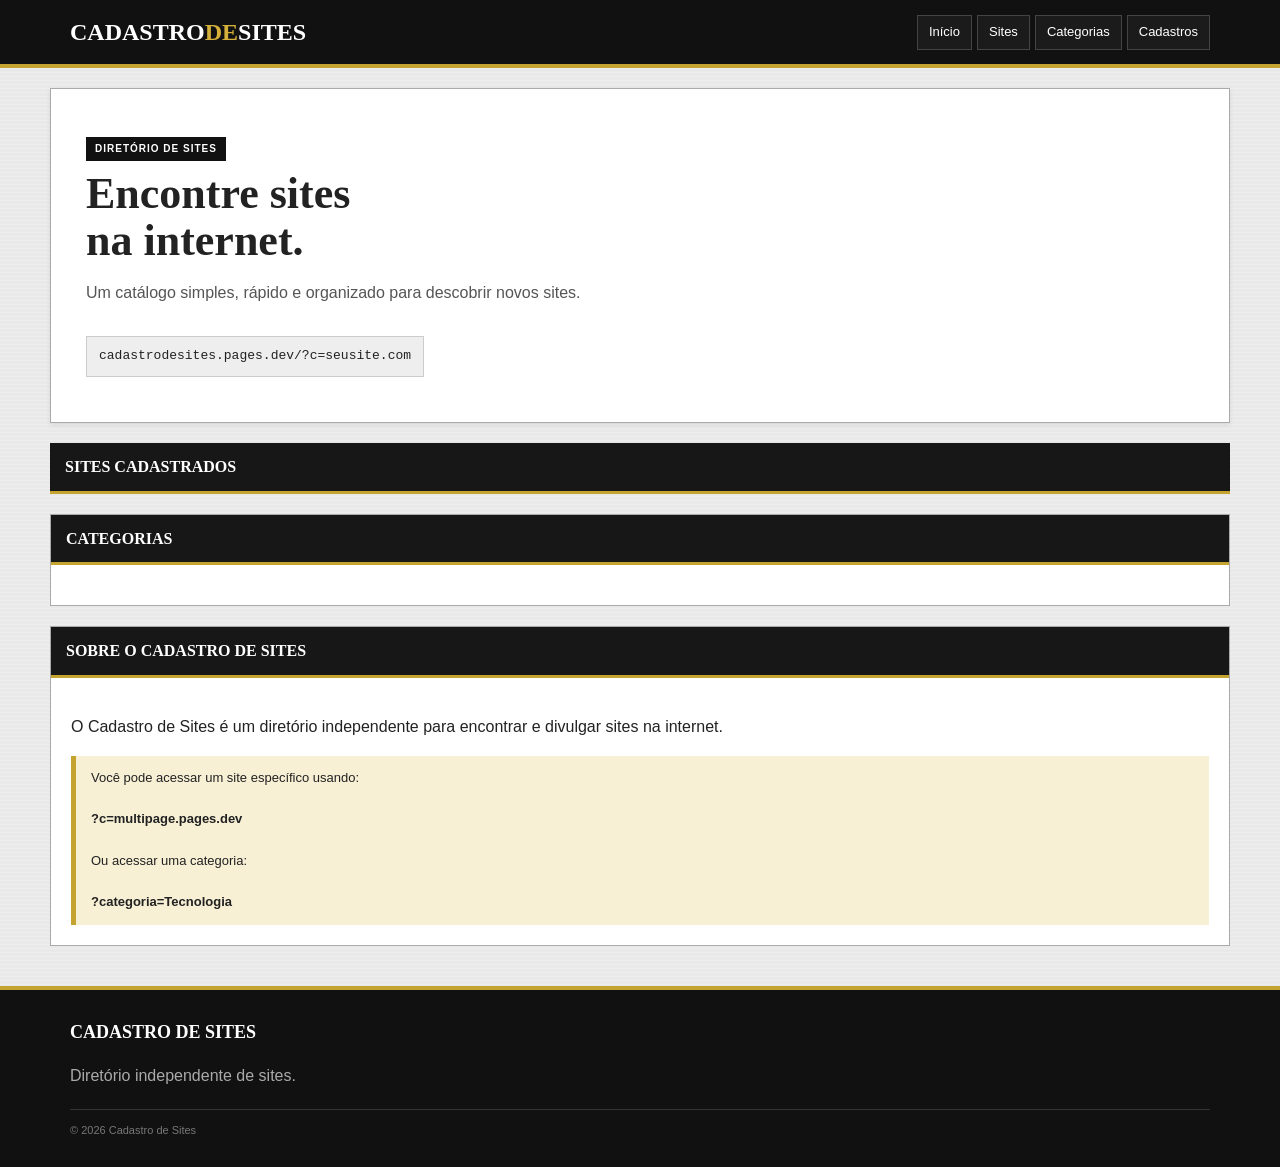
==== sites/cadastrodesites.pages.dev/index.html @ 2563519e "Update index.html" ====
<!DOCTYPE html>
<html lang="pt-BR">

<head>
    <meta charset="UTF-8">
    <meta name="viewport" content="width=device-width, initial-scale=1.0">

    <title>Cadastro de Sites</title>

    <link rel="stylesheet" href="./estilo.css">
</head>

<body>

<header class="topo">

    <div class="topo-interno">

        <a href="./index.html" class="logo">
            CADASTRO<span>DE</span>SITES
        </a>

        <nav>
            <a href="./index.html">Início</a>
            <a href="#sites">Sites</a>
            <a href="#categorias">Categorias</a>
            <a href="./cadastros.html">Cadastros</a>
        </nav>

    </div>

</header>


<main class="container">


    <!-- =====================================
         RESULTADO DO ?c= OU ?categoria=
    ====================================== -->

    <section id="resultado"></section>


    <!-- =====================================
         SITES CADASTRADOS
    ====================================== -->

    <section id="sites">

        <div class="titulo-secao">
            SITES CADASTRADOS
        </div>

        <div
            id="listaSites"
            class="sites-grid"
        ></div>

    </section>


    <!-- =====================================
         CATEGORIAS
    ====================================== -->

    <section
        id="categorias"
        class="bloco"
    >

        <div class="titulo-secao">
            CATEGORIAS
        </div>

        <div
            id="listaCategorias"
            class="categorias"
        ></div>

    </section>


    <!-- =====================================
         SOBRE
    ====================================== -->

    <section
        id="sobre"
        class="bloco"
    >

        <div class="titulo-secao">
            SOBRE O CADASTRO DE SITES
        </div>

        <div class="conteudo">

            <p>
                O Cadastro de Sites é um diretório
                independente para encontrar e divulgar
                sites na internet.
            </p>

            <div class="aviso">

                Você pode acessar um site específico usando:

                <br><br>

                <strong>
                    ?c=multipage.pages.dev
                </strong>

                <br><br>

                Ou acessar uma categoria:

                <br><br>

                <strong>
                    ?categoria=Tecnologia
                </strong>

            </div>

        </div>

    </section>

</main>


<footer>

    <div class="footer-interno">

        <strong>
            CADASTRO DE SITES
        </strong>

        <p>
            Diretório independente de sites.
        </p>

        <div class="copyright">
            © 2026 Cadastro de Sites
        </div>

    </div>

</footer>


<!-- IMPORTANTE:
     cadastro.js vem ANTES do código que
     utiliza a variável "cadastros".
-->

<script src="./cadastro.js"></script>


<script>

/*
==================================================
 ELEMENTOS
==================================================
*/

const resultado =
    document.getElementById("resultado");

const listaSites =
    document.getElementById("listaSites");

const listaCategorias =
    document.getElementById("listaCategorias");


/*
==================================================
 PARÂMETROS
==================================================
*/

const parametros =
    new URLSearchParams(
        window.location.search
    );

const chave =
    parametros.get("c");

const categoria =
    parametros.get("categoria");


/*
==================================================
 FUNÇÃO: CRIAR CARD
==================================================
*/

function criarCard(cadastro) {

    const card =
        document.createElement("article");

    card.className =
        "site-card";


    card.innerHTML = `

        <div class="card-categoria">

            <a
                href="?categoria=${encodeURIComponent(cadastro.categoria)}"
            >
                ${cadastro.categoria}
            </a>

        </div>


        <h2>
            ${cadastro.nome}
        </h2>


        <div class="card-url">
            ${cadastro.url}
        </div>


        <p>
            ${cadastro.descricao}
        </p>


        <a
            href="?c=${encodeURIComponent(cadastro.chave)}"
        >
            VER CADASTRO →
        </a>

    `;


    listaSites.appendChild(card);

}


/*
==================================================
 ?c= SITE ESPECÍFICO
==================================================
*/

if (chave) {

    const cadastro =
        encontrarCadastro(chave);


    if (cadastro) {

        document.title =
            cadastro.nome +
            " — Cadastro de Sites";


        resultado.innerHTML = `

            <section class="pagina-site">

                <div class="etiqueta">
                    SITE CADASTRADO
                </div>


                <h1>
                    ${cadastro.nome}
                </h1>


                <div class="endereco">
                    ${cadastro.url}
                </div>


                <p class="descricao">
                    ${cadastro.descricao}
                </p>


                <div class="informacoes">

                    <div>

                        <small>
                            CATEGORIA
                        </small>

                        <strong>

                            <a
                                href="?categoria=${encodeURIComponent(cadastro.categoria)}"
                            >
                                ${cadastro.categoria}
                            </a>

                        </strong>

                    </div>


                    <div>

                        <small>
                            CADASTRADO EM
                        </small>

                        <strong>
                            ${cadastro.data}
                        </strong>

                    </div>

                </div>


                <a
                    href="${cadastro.urlCompleta}"
                    target="_blank"
                    rel="noopener noreferrer"
                    class="botao"
                >
                    VISITAR SITE →
                </a>

            </section>

        `;


        /*
        MOSTRA TODOS OS SITES
        */

        cadastros.forEach(
            criarCard
        );

    }


    else {

        resultado.innerHTML = `

            <section class="pagina-site erro">

                <div class="etiqueta">
                    NÃO ENCONTRADO
                </div>

                <h1>
                    Site não encontrado
                </h1>

                <p>
                    Não existe cadastro para:
                </p>

                <code>
                    ${chave}
                </code>

                <br><br>

                <a
                    href="./index.html"
                    class="botao"
                >
                    VOLTAR AO INÍCIO
                </a>

            </section>

        `;


        /*
        Mesmo com erro,
        mantém a lista geral.
        */

        cadastros.forEach(
            criarCard
        );

    }

}


/*
==================================================
 ?categoria= FILTRO
==================================================
*/

else if (categoria) {

    const resultados =
        encontrarCategoria(categoria);


    document.title =
        categoria +
        " — Cadastro de Sites";


    resultado.innerHTML = `

        <section class="pagina-site categoria-pagina">

            <div class="etiqueta">
                CATEGORIA
            </div>

            <h1>
                ${categoria}
            </h1>

            <p class="descricao">

                Sites cadastrados nesta categoria.

            </p>

            <div class="contador">

                ${resultados.length}
                site(s) encontrado(s)

            </div>

        </section>

    `;


    /*
    Limpa a lista
    */

    listaSites.innerHTML = "";


    /*
    Mostra apenas a categoria
    */

    resultados.forEach(
        criarCard
    );

}


/*
==================================================
 SEM PARÂMETRO
==================================================
*/

else {

    resultado.innerHTML = `

        <section class="hero">

            <div class="etiqueta">
                DIRETÓRIO DE SITES
            </div>

            <h1>
                Encontre sites
                <br>
                na internet.
            </h1>

            <p>
                Um catálogo simples,
                rápido e organizado para
                descobrir novos sites.
            </p>

            <div class="exemplo-url">
                cadastrodesites.pages.dev/?c=seusite.com
            </div>

        </section>

    `;


    /*
    Todos os sites
    */

    cadastros.forEach(
        criarCard
    );

}


/*
==================================================
 CATEGORIAS
 SEMPRE APARECEM
==================================================
*/

listarCategorias().forEach(
    function(nomeCategoria) {

        const link =
            document.createElement("a");


        link.href =
            "?categoria=" +
            encodeURIComponent(
                nomeCategoria
            );


        link.innerHTML = `

            <span>
                ${nomeCategoria}
            </span>

            <small>
                ${quantidadeCategoria(nomeCategoria)}
            </small>

        `;


        listaCategorias.appendChild(link);

    }
);

</script>

</body>

</html>
---- sites/cadastrodesites.pages.dev/estilo.css ----
* {
    box-sizing: border-box;
}

html {
    scroll-behavior: smooth;
}

body {
    margin: 0;

    background:
        linear-gradient(
            #eeeeee 1px,
            transparent 1px
        );

    background-size: 100% 4px;

    background-color: #e9e9e9;

    color: #222;

    font-family:
        Arial,
        Helvetica,
        sans-serif;

    line-height: 1.6;
}


/* =========================
   TOPO
========================= */

.topo {

    background: #111;

    border-bottom:
        4px solid #c5a331;

    color: white;
}


.topo-interno {

    max-width: 1180px;

    margin: auto;

    padding:
        13px 20px;

    display: flex;

    align-items: center;

    justify-content: space-between;

    gap: 20px;
}


.logo {

    color: white;

    text-decoration: none;

    font-family:
        Georgia,
        serif;

    font-size: 24px;

    font-weight: bold;
}


.logo span {
    color: #d5b13b;
}


nav {

    display: flex;

    gap: 5px;

    flex-wrap: wrap;
}


nav a {

    color: white;

    text-decoration: none;

    font-size: 13px;

    padding:
        6px 11px;

    border:
        1px solid #444;

    background: #1b1b1b;
}


nav a:hover {

    background: #d5b13b;

    color: #111;
}


/* =========================
   CONTAINER
========================= */

.container {

    width: min(
        1180px,
        calc(100% - 30px)
    );

    margin:
        20px auto;
}


/* =========================
   HERO
========================= */

.hero {

    background: white;

    border:
        1px solid #aaa;

    padding:
        45px 35px;

    margin-bottom: 20px;

    box-shadow:
        0 2px 5px
        rgba(0,0,0,.08);
}


.hero h1 {

    font-family:
        Georgia,
        serif;

    font-size: 44px;

    line-height: 1.05;

    margin:
        10px 0;
}


.hero p {

    color: #555;

    max-width: 650px;
}


.exemplo-url {

    display: inline-block;

    margin-top: 15px;

    padding: 9px 12px;

    background: #eee;

    border:
        1px solid #ccc;

    font-family: monospace;

    font-size: 13px;
}


/* =========================
   ETIQUETA
========================= */

.etiqueta {

    display: inline-block;

    background: #111;

    color: white;

    padding:
        4px 9px;

    font-size: 10px;

    font-weight: bold;

    letter-spacing: 1px;
}


/* =========================
   SITE INDIVIDUAL
========================= */

.pagina-site {

    background: white;

    border:
        1px solid #aaa;

    padding: 35px;

    margin-bottom: 20px;
}


.pagina-site h1 {

    font-family:
        Georgia,
        serif;

    font-size: 38px;

    margin:
        12px 0 0;
}


.endereco {

    color: #777;

    font-family: monospace;

    margin-bottom: 20px;
}


.descricao {

    max-width: 800px;

    font-size: 17px;

    color: #444;
}


.informacoes {

    display: flex;

    gap: 15px;

    flex-wrap: wrap;

    margin:
        25px 0;
}


.informacoes div {

    border:
        1px solid #ccc;

    background: #f5f5f5;

    padding:
        12px 16px;

    min-width: 170px;
}


.informacoes small {

    display: block;

    color: #777;

    font-size: 10px;

    font-weight: bold;
}


.informacoes strong {

    display: block;

    margin-top: 3px;
}


/* =========================
   BOTÃO
========================= */

.botao {

    display: inline-block;

    background: #111;

    color: white;

    text-decoration: none;

    padding:
        10px 17px;

    border:
        1px solid #000;

    font-weight: bold;

    font-size: 13px;
}


.botao:hover {

    background: #c5a331;

    color: #111;
}


.pequeno {

    padding:
        7px 12px;

    font-size: 11px;
}


/* =========================
   TÍTULOS
========================= */

.titulo-secao {

    background: #171717;

    color: white;

    border-bottom:
        3px solid #c5a331;

    padding:
        11px 15px;

    font-family:
        Georgia,
        serif;

    font-weight: bold;
}


.bloco {

    background: white;

    border:
        1px solid #aaa;

    margin-bottom: 20px;
}


.conteudo {

    padding: 20px;
}


/* =========================
   CARDS
========================= */

.sites-grid {

    display: grid;

    grid-template-columns:
        repeat(2, 1fr);

    gap: 15px;

    margin-bottom: 20px;
}


.site-card {

    background: white;

    border:
        1px solid #bbb;

    padding: 20px;

    transition:
        transform .15s,
        box-shadow .15s;
}


.site-card:hover {

    transform:
        translateY(-2px);

    box-shadow:
        0 4px 12px
        rgba(0,0,0,.12);
}


.card-categoria {

    font-size: 10px;

    text-transform: uppercase;

    font-weight: bold;

    color: #987a11;
}


.site-card h2 {

    font-family:
        Georgia,
        serif;

    margin:
        4px 0;
}


.card-url {

    font-family: monospace;

    color: #777;

    font-size: 12px;
}


.site-card p {

    color: #555;

    font-size: 14px;
}


.site-card a {

    color: #164f91;

    text-decoration: none;

    font-weight: bold;

    font-size: 12px;
}


/* =========================
   CATEGORIAS
========================= */

.categorias {

    padding: 20px;

    display: grid;

    grid-template-columns:
        repeat(3, 1fr);

    gap: 8px;
}


.categorias a {

    color: #164f91;

    text-decoration: none;

    background: #f4f4f4;

    border:
        1px solid #ccc;

    padding: 8px;

    font-size: 13px;
}


.categorias a:hover {

    background: #e8dfbd;
}


/* =========================
   AVISO
========================= */

.aviso {

    background: #f7f0d5;

    border-left:
        5px solid #c5a331;

    padding:
        12px 15px;

    font-size: 13px;
}


/* =========================
   LISTA DE CADASTROS
========================= */

.cadastro-linha {

    display: flex;

    align-items: center;

    justify-content: space-between;

    gap: 15px;

    border-bottom:
        1px solid #ddd;

    padding:
        14px 0;
}


.cadastro-linha:last-child {
    border-bottom: 0;
}


.cadastro-linha strong {

    display: block;

    font-family:
        Georgia,
        serif;

    font-size: 18px;
}


.cadastro-linha small {

    display: block;

    color: #777;

    font-family: monospace;
}


/* =========================
   ERRO
========================= */

.erro {

    border-top:
        5px solid #9b2222;
}


.erro code {

    display: inline-block;

    background: #eee;

    border:
        1px solid #ccc;

    padding:
        8px 12px;

    font-family: monospace;
}


/* =========================
   RODAPÉ
========================= */

footer {

    background: #111;

    color: #aaa;

    border-top:
        4px solid #c5a331;

    margin-top: 40px;
}


.footer-interno {

    max-width: 1180px;

    margin: auto;

    padding:
        28px 20px;
}


.footer-interno strong {

    color: white;

    font-family:
        Georgia,
        serif;

    font-size: 18px;
}


.copyright {

    border-top:
        1px solid #333;

    margin-top: 20px;

    padding-top: 12px;

    font-size: 11px;

    color: #777;
}


/* =========================
   RESPONSIVO
========================= */

@media (max-width: 750px) {

    .topo-interno {

        flex-direction: column;

        align-items: flex-start;
    }


    .sites-grid {

        grid-template-columns: 1fr;
    }


    .categorias {

        grid-template-columns:
            repeat(2, 1fr);
    }


    .hero h1 {

        font-size: 34px;
    }


    .pagina-site h1 {

        font-size: 30px;
    }


    .cadastro-linha {

        align-items: flex-start;

        flex-direction: column;
    }

}


@media (max-width: 450px) {

    .categorias {

        grid-template-columns: 1fr;
    }

}
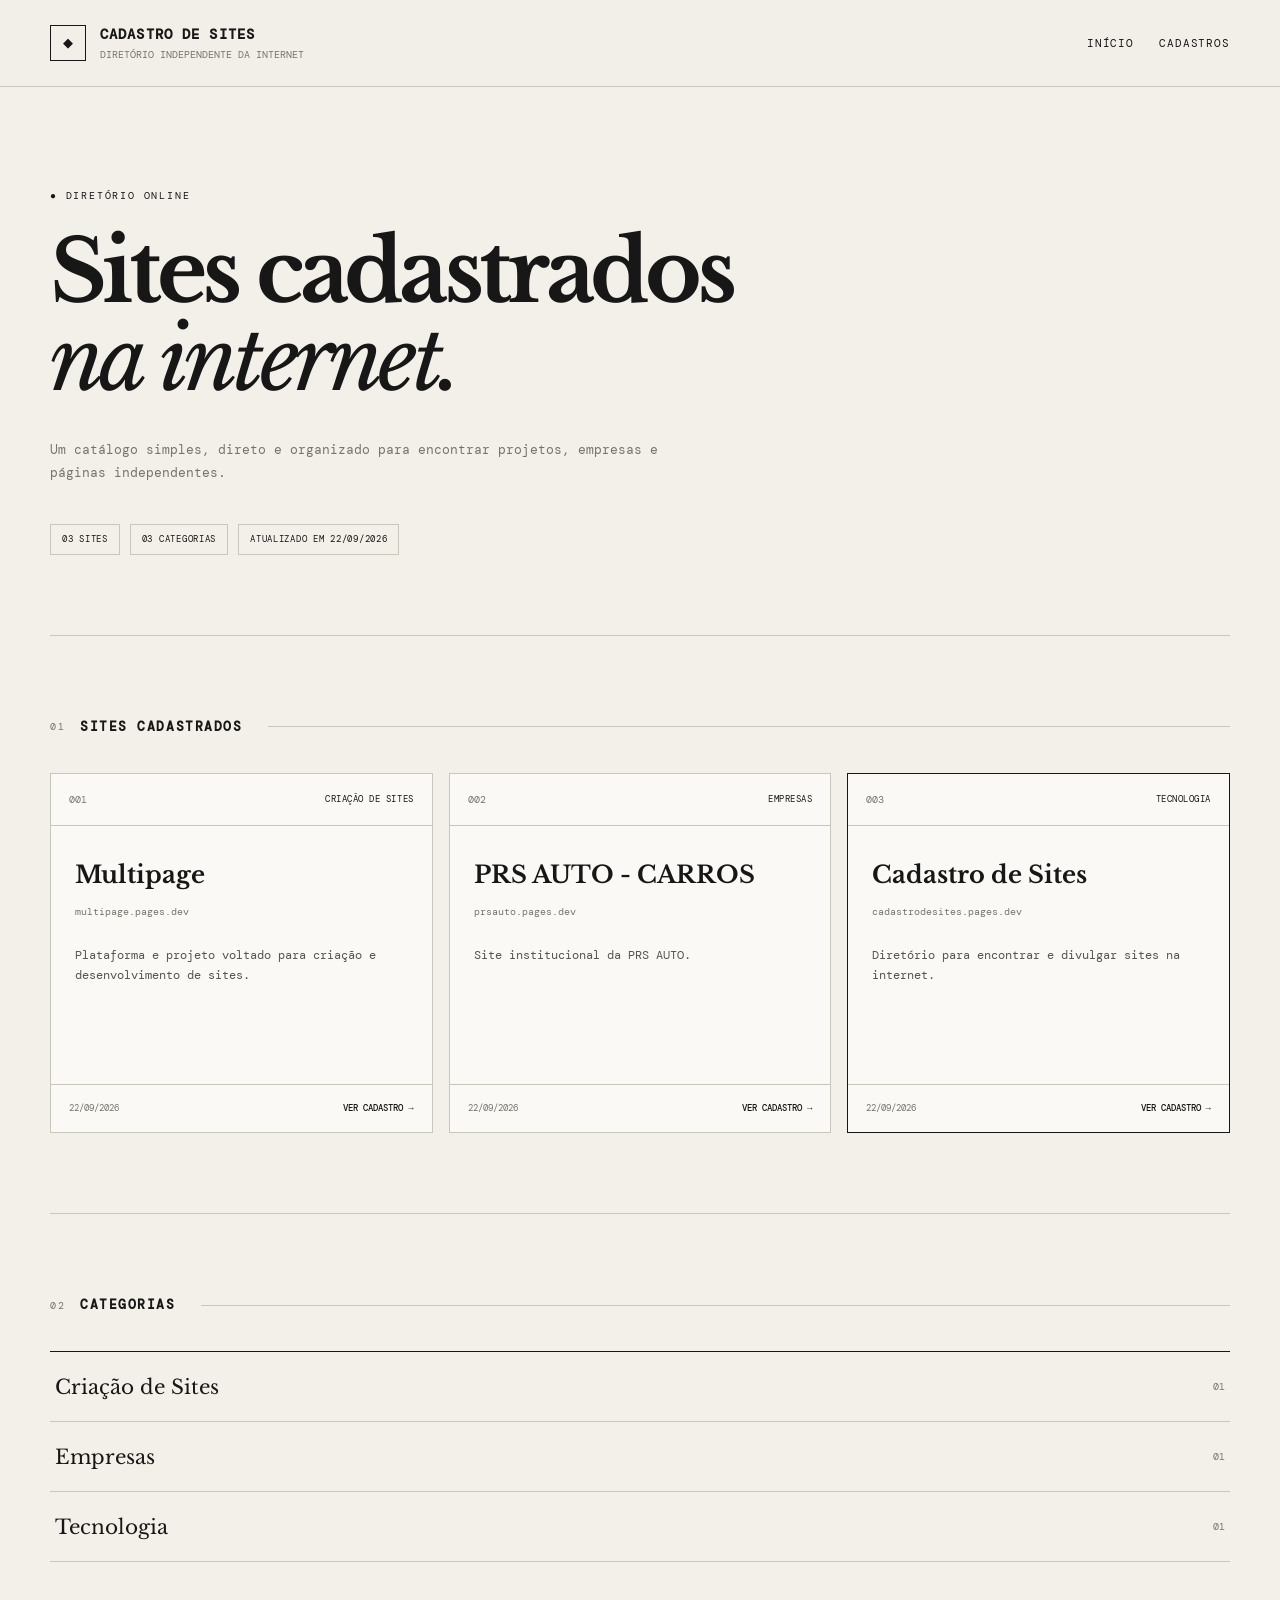
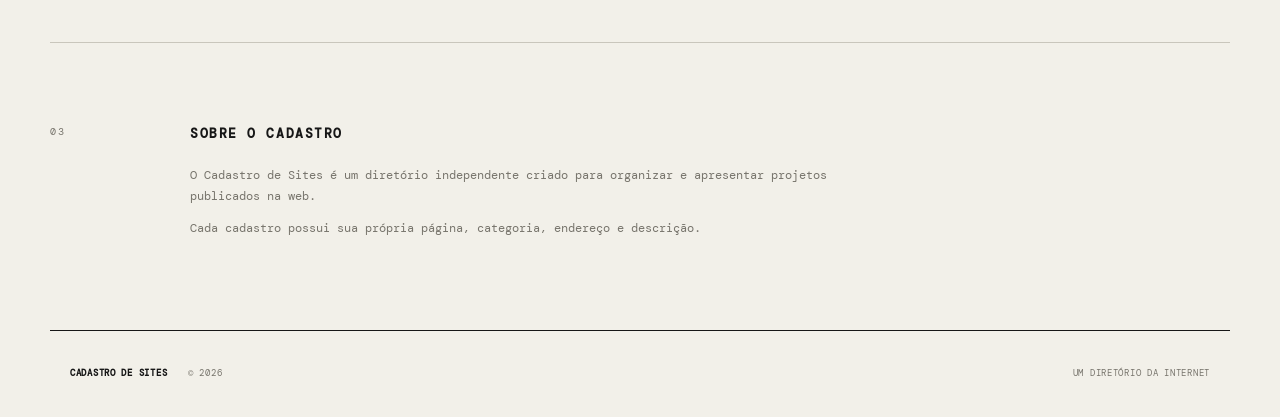
==== commit 101eaab4: "Update index.html" ====
--- a/sites/cadastrodesites.pages.dev/index.html
+++ b/sites/cadastrodesites.pages.dev/index.html
@@ -1,566 +1,272 @@
 <!DOCTYPE html>
 <html lang="pt-BR">
-
 <head>
     <meta charset="UTF-8">
     <meta name="viewport" content="width=device-width, initial-scale=1.0">
 
     <title>Cadastro de Sites</title>
+    <meta name="description" content="Diretório de sites cadastrados na internet.">
 
     <link rel="stylesheet" href="./estilo.css">
 </head>
 
 <body>
 
-<header class="topo">
-
-    <div class="topo-interno">
-
-        <a href="./index.html" class="logo">
-            CADASTRO<span>DE</span>SITES
-        </a>
-
-        <nav>
-            <a href="./index.html">Início</a>
-            <a href="#sites">Sites</a>
-            <a href="#categorias">Categorias</a>
-            <a href="./cadastros.html">Cadastros</a>
-        </nav>
-
-    </div>
-
-</header>
-
-
-<main class="container">
-
-
-    <!-- =====================================
-         RESULTADO DO ?c= OU ?categoria=
-    ====================================== -->
-
-    <section id="resultado"></section>
-
-
-    <!-- =====================================
-         SITES CADASTRADOS
-    ====================================== -->
-
-    <section id="sites">
-
-        <div class="titulo-secao">
-            SITES CADASTRADOS
+    <header class="topo">
+        <div class="topo-inner">
+            <div class="marca">
+                <span class="marca-simbolo">◆</span>
+                <div>
+                    <strong>CADASTRO DE SITES</strong>
+                    <small>diretório independente da internet</small>
+                </div>
+            </div>
+
+            <nav class="menu">
+                <a href="./">INÍCIO</a>
+                <a href="./cadastros.html">CADASTROS</a>
+            </nav>
         </div>
-
-        <div
-            id="listaSites"
-            class="sites-grid"
-        ></div>
-
-    </section>
-
-
-    <!-- =====================================
-         CATEGORIAS
-    ====================================== -->
-
-    <section
-        id="categorias"
-        class="bloco"
-    >
-
-        <div class="titulo-secao">
-            CATEGORIAS
+    </header>
+
+
+    <main class="pagina">
+
+        <section class="hero">
+            <div class="hero-label">● DIRETÓRIO ONLINE</div>
+
+            <h1>
+                Sites cadastrados<br>
+                <em>na internet.</em>
+            </h1>
+
+            <p>
+                Um catálogo simples, direto e organizado para encontrar
+                projetos, empresas e páginas independentes.
+            </p>
+
+            <div class="hero-meta">
+                <span>03 SITES</span>
+                <span>03 CATEGORIAS</span>
+                <span>ATUALIZADO EM 22/09/2026</span>
+            </div>
+        </section>
+
+
+        <section class="bloco">
+
+            <div class="titulo-bloco">
+                <div>
+                    <span class="numero">01</span>
+                    <h2>SITES CADASTRADOS</h2>
+                </div>
+
+                <span class="linha"></span>
+            </div>
+
+
+            <div id="listaSites" class="grade-sites">
+
+                <!-- MULTIPAGE -->
+                <article class="site-card">
+
+                    <div class="card-topo">
+                        <span class="card-numero">001</span>
+
+                        <a
+                            class="card-categoria"
+                            href="?categoria=Criação%20de%20Sites"
+                        >
+                            CRIAÇÃO DE SITES
+                        </a>
+                    </div>
+
+                    <div class="card-conteudo">
+
+                        <h3>Multipage</h3>
+
+                        <div class="url">
+                            multipage.pages.dev
+                        </div>
+
+                        <p>
+                            Plataforma e projeto voltado para criação
+                            e desenvolvimento de sites.
+                        </p>
+
+                    </div>
+
+                    <div class="card-rodape">
+
+                        <span>22/09/2026</span>
+
+                        <a href="?c=multipage.pages.dev">
+                            VER CADASTRO →
+                        </a>
+
+                    </div>
+
+                </article>
+
+
+                <!-- PRS AUTO -->
+                <article class="site-card">
+
+                    <div class="card-topo">
+                        <span class="card-numero">002</span>
+
+                        <a
+                            class="card-categoria"
+                            href="?categoria=Empresas"
+                        >
+                            EMPRESAS
+                        </a>
+                    </div>
+
+                    <div class="card-conteudo">
+
+                        <h3>PRS AUTO - CARROS</h3>
+
+                        <div class="url">
+                            prsauto.pages.dev
+                        </div>
+
+                        <p>
+                            Site institucional da PRS AUTO.
+                        </p>
+
+                    </div>
+
+                    <div class="card-rodape">
+
+                        <span>22/09/2026</span>
+
+                        <a href="?c=prsauto.pages.dev">
+                            VER CADASTRO →
+                        </a>
+
+                    </div>
+
+                </article>
+
+
+                <!-- CADASTRO DE SITES -->
+                <article class="site-card destaque">
+
+                    <div class="card-topo">
+                        <span class="card-numero">003</span>
+
+                        <a
+                            class="card-categoria"
+                            href="?categoria=Tecnologia"
+                        >
+                            TECNOLOGIA
+                        </a>
+                    </div>
+
+                    <div class="card-conteudo">
+
+                        <h3>Cadastro de Sites</h3>
+
+                        <div class="url">
+                            cadastrodesites.pages.dev
+                        </div>
+
+                        <p>
+                            Diretório para encontrar e divulgar sites
+                            na internet.
+                        </p>
+
+                    </div>
+
+                    <div class="card-rodape">
+
+                        <span>22/09/2026</span>
+
+                        <a href="?c=cadastrodesites.pages.dev">
+                            VER CADASTRO →
+                        </a>
+
+                    </div>
+
+                </article>
+
+            </div>
+
+        </section>
+
+
+        <section class="bloco categorias">
+
+            <div class="titulo-bloco">
+                <div>
+                    <span class="numero">02</span>
+                    <h2>CATEGORIAS</h2>
+                </div>
+
+                <span class="linha"></span>
+            </div>
+
+
+            <div id="listaCategorias" class="lista-categorias">
+
+                <a href="?categoria=Criação%20de%20Sites">
+                    <span>Criação de Sites</span>
+                    <b>01</b>
+                </a>
+
+                <a href="?categoria=Empresas">
+                    <span>Empresas</span>
+                    <b>01</b>
+                </a>
+
+                <a href="?categoria=Tecnologia">
+                    <span>Tecnologia</span>
+                    <b>01</b>
+                </a>
+
+            </div>
+
+        </section>
+
+
+        <section class="sobre">
+
+            <span class="numero">03</span>
+
+            <div>
+                <h2>SOBRE O CADASTRO</h2>
+
+                <p>
+                    O Cadastro de Sites é um diretório independente
+                    criado para organizar e apresentar projetos
+                    publicados na web.
+                </p>
+
+                <p>
+                    Cada cadastro possui sua própria página,
+                    categoria, endereço e descrição.
+                </p>
+            </div>
+
+        </section>
+
+    </main>
+
+
+    <footer class="rodape">
+
+        <div>
+            <strong>CADASTRO DE SITES</strong>
+            <span>© 2026</span>
         </div>
 
-        <div
-            id="listaCategorias"
-            class="categorias"
-        ></div>
-
-    </section>
-
-
-    <!-- =====================================
-         SOBRE
-    ====================================== -->
-
-    <section
-        id="sobre"
-        class="bloco"
-    >
-
-        <div class="titulo-secao">
-            SOBRE O CADASTRO DE SITES
-        </div>
-
-        <div class="conteudo">
-
-            <p>
-                O Cadastro de Sites é um diretório
-                independente para encontrar e divulgar
-                sites na internet.
-            </p>
-
-            <div class="aviso">
-
-                Você pode acessar um site específico usando:
-
-                <br><br>
-
-                <strong>
-                    ?c=multipage.pages.dev
-                </strong>
-
-                <br><br>
-
-                Ou acessar uma categoria:
-
-                <br><br>
-
-                <strong>
-                    ?categoria=Tecnologia
-                </strong>
-
-            </div>
-
-        </div>
-
-    </section>
-
-</main>
-
-
-<footer>
-
-    <div class="footer-interno">
-
-        <strong>
-            CADASTRO DE SITES
-        </strong>
-
-        <p>
-            Diretório independente de sites.
-        </p>
-
-        <div class="copyright">
-            © 2026 Cadastro de Sites
-        </div>
-
-    </div>
-
-</footer>
-
-
-<!-- IMPORTANTE:
-     cadastro.js vem ANTES do código que
-     utiliza a variável "cadastros".
--->
-
-<script src="./cadastro.js"></script>
-
-
-<script>
-
-/*
-==================================================
- ELEMENTOS
-==================================================
-*/
-
-const resultado =
-    document.getElementById("resultado");
-
-const listaSites =
-    document.getElementById("listaSites");
-
-const listaCategorias =
-    document.getElementById("listaCategorias");
-
-
-/*
-==================================================
- PARÂMETROS
-==================================================
-*/
-
-const parametros =
-    new URLSearchParams(
-        window.location.search
-    );
-
-const chave =
-    parametros.get("c");
-
-const categoria =
-    parametros.get("categoria");
-
-
-/*
-==================================================
- FUNÇÃO: CRIAR CARD
-==================================================
-*/
-
-function criarCard(cadastro) {
-
-    const card =
-        document.createElement("article");
-
-    card.className =
-        "site-card";
-
-
-    card.innerHTML = `
-
-        <div class="card-categoria">
-
-            <a
-                href="?categoria=${encodeURIComponent(cadastro.categoria)}"
-            >
-                ${cadastro.categoria}
-            </a>
-
-        </div>
-
-
-        <h2>
-            ${cadastro.nome}
-        </h2>
-
-
-        <div class="card-url">
-            ${cadastro.url}
-        </div>
-
-
-        <p>
-            ${cadastro.descricao}
-        </p>
-
-
-        <a
-            href="?c=${encodeURIComponent(cadastro.chave)}"
-        >
-            VER CADASTRO →
-        </a>
-
-    `;
-
-
-    listaSites.appendChild(card);
-
-}
-
-
-/*
-==================================================
- ?c= SITE ESPECÍFICO
-==================================================
-*/
-
-if (chave) {
-
-    const cadastro =
-        encontrarCadastro(chave);
-
-
-    if (cadastro) {
-
-        document.title =
-            cadastro.nome +
-            " — Cadastro de Sites";
-
-
-        resultado.innerHTML = `
-
-            <section class="pagina-site">
-
-                <div class="etiqueta">
-                    SITE CADASTRADO
-                </div>
-
-
-                <h1>
-                    ${cadastro.nome}
-                </h1>
-
-
-                <div class="endereco">
-                    ${cadastro.url}
-                </div>
-
-
-                <p class="descricao">
-                    ${cadastro.descricao}
-                </p>
-
-
-                <div class="informacoes">
-
-                    <div>
-
-                        <small>
-                            CATEGORIA
-                        </small>
-
-                        <strong>
-
-                            <a
-                                href="?categoria=${encodeURIComponent(cadastro.categoria)}"
-                            >
-                                ${cadastro.categoria}
-                            </a>
-
-                        </strong>
-
-                    </div>
-
-
-                    <div>
-
-                        <small>
-                            CADASTRADO EM
-                        </small>
-
-                        <strong>
-                            ${cadastro.data}
-                        </strong>
-
-                    </div>
-
-                </div>
-
-
-                <a
-                    href="${cadastro.urlCompleta}"
-                    target="_blank"
-                    rel="noopener noreferrer"
-                    class="botao"
-                >
-                    VISITAR SITE →
-                </a>
-
-            </section>
-
-        `;
-
-
-        /*
-        MOSTRA TODOS OS SITES
-        */
-
-        cadastros.forEach(
-            criarCard
-        );
-
-    }
-
-
-    else {
-
-        resultado.innerHTML = `
-
-            <section class="pagina-site erro">
-
-                <div class="etiqueta">
-                    NÃO ENCONTRADO
-                </div>
-
-                <h1>
-                    Site não encontrado
-                </h1>
-
-                <p>
-                    Não existe cadastro para:
-                </p>
-
-                <code>
-                    ${chave}
-                </code>
-
-                <br><br>
-
-                <a
-                    href="./index.html"
-                    class="botao"
-                >
-                    VOLTAR AO INÍCIO
-                </a>
-
-            </section>
-
-        `;
-
-
-        /*
-        Mesmo com erro,
-        mantém a lista geral.
-        */
-
-        cadastros.forEach(
-            criarCard
-        );
-
-    }
-
-}
-
-
-/*
-==================================================
- ?categoria= FILTRO
-==================================================
-*/
-
-else if (categoria) {
-
-    const resultados =
-        encontrarCategoria(categoria);
-
-
-    document.title =
-        categoria +
-        " — Cadastro de Sites";
-
-
-    resultado.innerHTML = `
-
-        <section class="pagina-site categoria-pagina">
-
-            <div class="etiqueta">
-                CATEGORIA
-            </div>
-
-            <h1>
-                ${categoria}
-            </h1>
-
-            <p class="descricao">
-
-                Sites cadastrados nesta categoria.
-
-            </p>
-
-            <div class="contador">
-
-                ${resultados.length}
-                site(s) encontrado(s)
-
-            </div>
-
-        </section>
-
-    `;
-
-
-    /*
-    Limpa a lista
-    */
-
-    listaSites.innerHTML = "";
-
-
-    /*
-    Mostra apenas a categoria
-    */
-
-    resultados.forEach(
-        criarCard
-    );
-
-}
-
-
-/*
-==================================================
- SEM PARÂMETRO
-==================================================
-*/
-
-else {
-
-    resultado.innerHTML = `
-
-        <section class="hero">
-
-            <div class="etiqueta">
-                DIRETÓRIO DE SITES
-            </div>
-
-            <h1>
-                Encontre sites
-                <br>
-                na internet.
-            </h1>
-
-            <p>
-                Um catálogo simples,
-                rápido e organizado para
-                descobrir novos sites.
-            </p>
-
-            <div class="exemplo-url">
-                cadastrodesites.pages.dev/?c=seusite.com
-            </div>
-
-        </section>
-
-    `;
-
-
-    /*
-    Todos os sites
-    */
-
-    cadastros.forEach(
-        criarCard
-    );
-
-}
-
-
-/*
-==================================================
- CATEGORIAS
- SEMPRE APARECEM
-==================================================
-*/
-
-listarCategorias().forEach(
-    function(nomeCategoria) {
-
-        const link =
-            document.createElement("a");
-
-
-        link.href =
-            "?categoria=" +
-            encodeURIComponent(
-                nomeCategoria
-            );
-
-
-        link.innerHTML = `
-
-            <span>
-                ${nomeCategoria}
-            </span>
-
-            <small>
-                ${quantidadeCategoria(nomeCategoria)}
-            </small>
-
-        `;
-
-
-        listaCategorias.appendChild(link);
-
-    }
-);
-
-</script>
+        <span>UM DIRETÓRIO DA INTERNET</span>
+
+    </footer>
+
+
+    <script src="./cadastro.js"></script>
 
 </body>
-
 </html>
--- a/sites/cadastrodesites.pages.dev/estilo.css
+++ b/sites/cadastrodesites.pages.dev/estilo.css
@@ -1,692 +1,558 @@
+@import url('https://fonts.googleapis.com/css2?family=DM+Mono:wght@400;500&family=Libre+Baskerville:wght@400;700&display=swap');
+
+
+:root {
+    --fundo: #f2f0e9;
+    --papel: #faf9f5;
+    --texto: #171717;
+    --cinza: #77746c;
+    --linha: #c9c6bc;
+    --forte: #111111;
+}
+
+
 * {
     box-sizing: border-box;
 }
 
+
 html {
     scroll-behavior: smooth;
 }
 
+
 body {
     margin: 0;
-
-    background:
-        linear-gradient(
-            #eeeeee 1px,
-            transparent 1px
-        );
-
-    background-size: 100% 4px;
-
-    background-color: #e9e9e9;
-
-    color: #222;
-
-    font-family:
-        Arial,
-        Helvetica,
-        sans-serif;
-
-    line-height: 1.6;
-}
-
-
-/* =========================
-   TOPO
-========================= */
+    background: var(--fundo);
+    color: var(--texto);
+
+    font-family: "DM Mono", monospace;
+
+    font-size: 14px;
+    line-height: 1.7;
+}
+
+
+a {
+    color: inherit;
+    text-decoration: none;
+}
+
 
 .topo {
-
-    background: #111;
-
-    border-bottom:
-        4px solid #c5a331;
-
-    color: white;
-}
-
-
-.topo-interno {
-
-    max-width: 1180px;
-
+    border-bottom: 1px solid var(--linha);
+    background: rgba(242, 240, 233, .96);
+}
+
+
+.topo-inner {
+    width: min(1180px, calc(100% - 40px));
+    min-height: 86px;
     margin: auto;
 
-    padding:
-        13px 20px;
-
-    display: flex;
-
-    align-items: center;
-
+    display: flex;
+    align-items: center;
     justify-content: space-between;
-
+    gap: 30px;
+}
+
+
+.marca {
+    display: flex;
+    align-items: center;
+    gap: 14px;
+}
+
+
+.marca-simbolo {
+    width: 36px;
+    height: 36px;
+
+    display: grid;
+    place-items: center;
+
+    border: 1px solid var(--texto);
+
+    font-size: 13px;
+}
+
+
+.marca strong {
+    display: block;
+
+    font-size: 14px;
+    letter-spacing: .08em;
+}
+
+
+.marca small {
+    display: block;
+
+    color: var(--cinza);
+
+    font-size: 10px;
+    text-transform: uppercase;
+}
+
+
+.menu {
+    display: flex;
+    gap: 25px;
+}
+
+
+.menu a {
+    position: relative;
+
+    font-size: 11px;
+    letter-spacing: .08em;
+}
+
+
+.menu a::after {
+    content: "";
+
+    position: absolute;
+    left: 0;
+    bottom: -7px;
+
+    width: 0;
+    height: 1px;
+
+    background: var(--texto);
+
+    transition: width .2s ease;
+}
+
+
+.menu a:hover::after {
+    width: 100%;
+}
+
+
+.pagina {
+    width: min(1180px, calc(100% - 40px));
+    margin: auto;
+}
+
+
+.hero {
+    min-height: 470px;
+
+    padding: 100px 0 80px;
+
+    border-bottom: 1px solid var(--linha);
+
+    display: flex;
+    flex-direction: column;
+    justify-content: center;
+}
+
+
+.hero.interno {
+    min-height: 390px;
+}
+
+
+.hero-label {
+    margin-bottom: 25px;
+
+    font-size: 10px;
+    letter-spacing: .18em;
+}
+
+
+.hero h1 {
+    max-width: 900px;
+
+    margin: 0;
+
+    font-family: "Libre Baskerville", serif;
+
+    font-size: clamp(45px, 7vw, 86px);
+    line-height: 1.02;
+    letter-spacing: -.055em;
+}
+
+
+.hero h1 em {
+    font-weight: 400;
+}
+
+
+.hero p {
+    max-width: 610px;
+
+    margin: 35px 0 40px;
+
+    color: var(--cinza);
+
+    font-size: 13px;
+}
+
+
+.hero-meta {
+    display: flex;
+    flex-wrap: wrap;
+    gap: 10px;
+}
+
+
+.hero-meta span {
+    padding: 7px 11px;
+
+    border: 1px solid var(--linha);
+
+    font-size: 9px;
+    letter-spacing: .08em;
+}
+
+
+.bloco {
+    padding: 80px 0;
+}
+
+
+.titulo-bloco {
+    display: flex;
+    align-items: center;
+    gap: 25px;
+
+    margin-bottom: 35px;
+}
+
+
+.titulo-bloco > div {
+    display: flex;
+    align-items: center;
+    gap: 15px;
+}
+
+
+.numero {
+    color: var(--cinza);
+
+    font-size: 10px;
+    letter-spacing: .15em;
+}
+
+
+.titulo-bloco h2 {
+    margin: 0;
+
+    font-size: 13px;
+    letter-spacing: .12em;
+}
+
+
+.linha {
+    height: 1px;
+    flex: 1;
+
+    background: var(--linha);
+}
+
+
+.grade-sites {
+    display: grid;
+
+    grid-template-columns:
+        repeat(3, minmax(0, 1fr));
+
+    gap: 16px;
+}
+
+
+.site-card {
+    min-height: 360px;
+
+    background: var(--papel);
+
+    border: 1px solid var(--linha);
+
+    display: flex;
+    flex-direction: column;
+
+    transition:
+        transform .2s ease,
+        box-shadow .2s ease;
+}
+
+
+.site-card:hover {
+    transform: translateY(-5px);
+
+    box-shadow:
+        8px 8px 0 rgba(0, 0, 0, .08);
+}
+
+
+.site-card.destaque {
+    border-color: var(--texto);
+}
+
+
+.card-topo {
+    padding: 17px 18px;
+
+    border-bottom: 1px solid var(--linha);
+
+    display: flex;
+    justify-content: space-between;
+    align-items: center;
+    gap: 15px;
+}
+
+
+.card-numero {
+    color: var(--cinza);
+
+    font-size: 10px;
+}
+
+
+.card-categoria {
+    font-size: 9px;
+
+    letter-spacing: .06em;
+}
+
+
+.card-categoria:hover {
+    text-decoration: underline;
+}
+
+
+.card-conteudo {
+    padding: 35px 24px;
+
+    flex: 1;
+}
+
+
+.card-conteudo h3 {
+    margin: 0 0 13px;
+
+    font-family: "Libre Baskerville", serif;
+
+    font-size: 24px;
+    line-height: 1.2;
+}
+
+
+.url {
+    margin-bottom: 25px;
+
+    color: var(--cinza);
+
+    font-size: 10px;
+
+    word-break: break-all;
+}
+
+
+.card-conteudo p {
+    margin: 0;
+
+    color: #55534e;
+
+    font-size: 12px;
+}
+
+
+.card-rodape {
+    padding: 16px 18px;
+
+    border-top: 1px solid var(--linha);
+
+    display: flex;
+    align-items: center;
+    justify-content: space-between;
+    gap: 15px;
+
+    font-size: 9px;
+}
+
+
+.card-rodape span {
+    color: var(--cinza);
+}
+
+
+.card-rodape a {
+    font-weight: 500;
+}
+
+
+.card-rodape a:hover {
+    text-decoration: underline;
+}
+
+
+.categorias {
+    border-top: 1px solid var(--linha);
+}
+
+
+.lista-categorias {
+    border-top: 1px solid var(--texto);
+}
+
+
+.lista-categorias a {
+    min-height: 70px;
+
+    padding: 0 5px;
+
+    border-bottom: 1px solid var(--linha);
+
+    display: flex;
+    align-items: center;
+    justify-content: space-between;
+
+    transition: padding .2s ease;
+}
+
+
+.lista-categorias a:hover {
+    padding-left: 18px;
+    padding-right: 18px;
+}
+
+
+.lista-categorias span {
+    font-family: "Libre Baskerville", serif;
+
+    font-size: 20px;
+}
+
+
+.lista-categorias b {
+    font-size: 10px;
+    font-weight: 400;
+    color: var(--cinza);
+}
+
+
+.sobre {
+    padding: 80px 0;
+
+    border-top: 1px solid var(--linha);
+
+    display: grid;
+    grid-template-columns: 100px 1fr;
+    gap: 40px;
+}
+
+
+.sobre h2 {
+    margin: 0 0 20px;
+
+    font-size: 13px;
+    letter-spacing: .12em;
+}
+
+
+.sobre p {
+    max-width: 650px;
+
+    color: var(--cinza);
+
+    font-size: 12px;
+}
+
+
+.rodape {
+    padding: 35px 20px;
+
+    border-top: 1px solid var(--texto);
+
+    width: min(1180px, calc(100% - 40px));
+    margin: auto;
+
+    display: flex;
+    justify-content: space-between;
     gap: 20px;
-}
-
-
-.logo {
-
-    color: white;
-
-    text-decoration: none;
-
-    font-family:
-        Georgia,
-        serif;
-
-    font-size: 24px;
-
-    font-weight: bold;
-}
-
-
-.logo span {
-    color: #d5b13b;
-}
-
-
-nav {
-
-    display: flex;
-
-    gap: 5px;
-
-    flex-wrap: wrap;
-}
-
-
-nav a {
-
-    color: white;
-
-    text-decoration: none;
-
-    font-size: 13px;
-
-    padding:
-        6px 11px;
-
-    border:
-        1px solid #444;
-
-    background: #1b1b1b;
-}
-
-
-nav a:hover {
-
-    background: #d5b13b;
-
-    color: #111;
-}
-
-
-/* =========================
-   CONTAINER
-========================= */
-
-.container {
-
-    width: min(
-        1180px,
-        calc(100% - 30px)
-    );
-
-    margin:
-        20px auto;
-}
-
-
-/* =========================
-   HERO
-========================= */
-
-.hero {
-
-    background: white;
-
-    border:
-        1px solid #aaa;
-
-    padding:
-        45px 35px;
-
-    margin-bottom: 20px;
-
-    box-shadow:
-        0 2px 5px
-        rgba(0,0,0,.08);
-}
-
-
-.hero h1 {
-
-    font-family:
-        Georgia,
-        serif;
-
-    font-size: 44px;
-
-    line-height: 1.05;
-
-    margin:
-        10px 0;
-}
-
-
-.hero p {
-
-    color: #555;
-
-    max-width: 650px;
-}
-
-
-.exemplo-url {
-
-    display: inline-block;
-
-    margin-top: 15px;
-
-    padding: 9px 12px;
-
-    background: #eee;
-
-    border:
-        1px solid #ccc;
-
-    font-family: monospace;
-
-    font-size: 13px;
-}
-
-
-/* =========================
-   ETIQUETA
-========================= */
-
-.etiqueta {
-
-    display: inline-block;
-
-    background: #111;
-
-    color: white;
-
-    padding:
-        4px 9px;
-
+
+    color: var(--cinza);
+
+    font-size: 9px;
+    letter-spacing: .08em;
+}
+
+
+.rodape strong {
+    color: var(--texto);
+    margin-right: 15px;
+}
+
+
+.arquivo-lista {
+    border-top: 1px solid var(--texto);
+}
+
+
+.arquivo-lista > a {
+    min-height: 100px;
+
+    padding: 20px 10px;
+
+    border-bottom: 1px solid var(--linha);
+
+    display: grid;
+
+    grid-template-columns:
+        70px
+        1fr
+        200px
+        30px;
+
+    align-items: center;
+
+    gap: 20px;
+
+    transition: padding .2s ease;
+}
+
+
+.arquivo-lista > a:hover {
+    padding-left: 25px;
+    padding-right: 25px;
+
+    background: var(--papel);
+}
+
+
+.arquivo-numero {
+    color: var(--cinza);
     font-size: 10px;
-
-    font-weight: bold;
-
-    letter-spacing: 1px;
-}
-
-
-/* =========================
-   SITE INDIVIDUAL
-========================= */
-
-.pagina-site {
-
-    background: white;
-
-    border:
-        1px solid #aaa;
-
-    padding: 35px;
-
-    margin-bottom: 20px;
-}
-
-
-.pagina-site h1 {
-
-    font-family:
-        Georgia,
-        serif;
-
-    font-size: 38px;
-
-    margin:
-        12px 0 0;
-}
-
-
-.endereco {
-
-    color: #777;
-
-    font-family: monospace;
-
-    margin-bottom: 20px;
-}
-
-
-.descricao {
-
-    max-width: 800px;
-
-    font-size: 17px;
-
-    color: #444;
-}
-
-
-.informacoes {
-
-    display: flex;
-
-    gap: 15px;
-
-    flex-wrap: wrap;
-
-    margin:
-        25px 0;
-}
-
-
-.informacoes div {
-
-    border:
-        1px solid #ccc;
-
-    background: #f5f5f5;
-
-    padding:
-        12px 16px;
-
-    min-width: 170px;
-}
-
-
-.informacoes small {
-
+}
+
+
+.arquivo-lista strong {
     display: block;
 
-    color: #777;
-
-    font-size: 10px;
-
-    font-weight: bold;
-}
-
-
-.informacoes strong {
-
-    display: block;
-
-    margin-top: 3px;
-}
-
-
-/* =========================
-   BOTÃO
-========================= */
-
-.botao {
-
-    display: inline-block;
-
-    background: #111;
-
-    color: white;
-
-    text-decoration: none;
-
-    padding:
-        10px 17px;
-
-    border:
-        1px solid #000;
-
-    font-weight: bold;
-
-    font-size: 13px;
-}
-
-
-.botao:hover {
-
-    background: #c5a331;
-
-    color: #111;
-}
-
-
-.pequeno {
-
-    padding:
-        7px 12px;
-
-    font-size: 11px;
-}
-
-
-/* =========================
-   TÍTULOS
-========================= */
-
-.titulo-secao {
-
-    background: #171717;
-
-    color: white;
-
-    border-bottom:
-        3px solid #c5a331;
-
-    padding:
-        11px 15px;
-
-    font-family:
-        Georgia,
-        serif;
-
-    font-weight: bold;
-}
-
-
-.bloco {
-
-    background: white;
-
-    border:
-        1px solid #aaa;
-
-    margin-bottom: 20px;
-}
-
-
-.conteudo {
-
-    padding: 20px;
-}
-
-
-/* =========================
-   CARDS
-========================= */
-
-.sites-grid {
-
-    display: grid;
-
-    grid-template-columns:
-        repeat(2, 1fr);
-
-    gap: 15px;
-
-    margin-bottom: 20px;
-}
-
-
-.site-card {
-
-    background: white;
-
-    border:
-        1px solid #bbb;
-
-    padding: 20px;
-
-    transition:
-        transform .15s,
-        box-shadow .15s;
-}
-
-
-.site-card:hover {
-
-    transform:
-        translateY(-2px);
-
-    box-shadow:
-        0 4px 12px
-        rgba(0,0,0,.12);
-}
-
-
-.card-categoria {
-
-    font-size: 10px;
-
-    text-transform: uppercase;
-
-    font-weight: bold;
-
-    color: #987a11;
-}
-
-
-.site-card h2 {
-
-    font-family:
-        Georgia,
-        serif;
-
-    margin:
-        4px 0;
-}
-
-
-.card-url {
-
-    font-family: monospace;
-
-    color: #777;
-
-    font-size: 12px;
-}
-
-
-.site-card p {
-
-    color: #555;
-
-    font-size: 14px;
-}
-
-
-.site-card a {
-
-    color: #164f91;
-
-    text-decoration: none;
-
-    font-weight: bold;
-
-    font-size: 12px;
-}
-
-
-/* =========================
-   CATEGORIAS
-========================= */
-
-.categorias {
-
-    padding: 20px;
-
-    display: grid;
-
-    grid-template-columns:
-        repeat(3, 1fr);
-
-    gap: 8px;
-}
-
-
-.categorias a {
-
-    color: #164f91;
-
-    text-decoration: none;
-
-    background: #f4f4f4;
-
-    border:
-        1px solid #ccc;
-
-    padding: 8px;
-
-    font-size: 13px;
-}
-
-
-.categorias a:hover {
-
-    background: #e8dfbd;
-}
-
-
-/* =========================
-   AVISO
-========================= */
-
-.aviso {
-
-    background: #f7f0d5;
-
-    border-left:
-        5px solid #c5a331;
-
-    padding:
-        12px 15px;
-
-    font-size: 13px;
-}
-
-
-/* =========================
-   LISTA DE CADASTROS
-========================= */
-
-.cadastro-linha {
-
-    display: flex;
-
-    align-items: center;
-
-    justify-content: space-between;
-
-    gap: 15px;
-
-    border-bottom:
-        1px solid #ddd;
-
-    padding:
-        14px 0;
-}
-
-
-.cadastro-linha:last-child {
-    border-bottom: 0;
-}
-
-
-.cadastro-linha strong {
-
-    display: block;
-
-    font-family:
-        Georgia,
-        serif;
-
+    font-family: "Libre Baskerville", serif;
+    font-size: 16px;
+}
+
+
+.arquivo-lista small {
+    color: var(--cinza);
+    font-size: 9px;
+}
+
+
+.arquivo-cat {
+    color: var(--cinza);
+
+    font-size: 9px;
+    letter-spacing: .05em;
+}
+
+
+.seta {
     font-size: 18px;
-}
-
-
-.cadastro-linha small {
-
-    display: block;
-
-    color: #777;
-
-    font-family: monospace;
-}
-
-
-/* =========================
-   ERRO
-========================= */
-
-.erro {
-
-    border-top:
-        5px solid #9b2222;
-}
-
-
-.erro code {
-
-    display: inline-block;
-
-    background: #eee;
-
-    border:
-        1px solid #ccc;
-
-    padding:
-        8px 12px;
-
-    font-family: monospace;
-}
-
-
-/* =========================
-   RODAPÉ
-========================= */
-
-footer {
-
-    background: #111;
-
-    color: #aaa;
-
-    border-top:
-        4px solid #c5a331;
-
-    margin-top: 40px;
-}
-
-
-.footer-interno {
-
-    max-width: 1180px;
-
-    margin: auto;
-
-    padding:
-        28px 20px;
-}
-
-
-.footer-interno strong {
-
-    color: white;
-
-    font-family:
-        Georgia,
-        serif;
-
-    font-size: 18px;
-}
-
-
-.copyright {
-
-    border-top:
-        1px solid #333;
-
-    margin-top: 20px;
-
-    padding-top: 12px;
-
-    font-size: 11px;
-
-    color: #777;
 }
 
 
@@ -694,56 +560,87 @@
    RESPONSIVO
 ========================= */
 
-@media (max-width: 750px) {
-
-    .topo-interno {
+@media (max-width: 850px) {
+
+    .grade-sites {
+        grid-template-columns: 1fr 1fr;
+    }
+
+    .arquivo-lista > a {
+        grid-template-columns:
+            50px
+            1fr
+            30px;
+    }
+
+    .arquivo-cat {
+        display: none;
+    }
+
+}
+
+
+@media (max-width: 600px) {
+
+    .topo-inner {
+        min-height: 105px;
+
+        align-items: flex-start;
+        justify-content: center;
 
         flex-direction: column;
 
+        padding: 18px 0;
+    }
+
+
+    .menu {
+        gap: 18px;
+    }
+
+
+    .hero {
+        min-height: 430px;
+
+        padding: 70px 0;
+    }
+
+
+    .hero h1 {
+        font-size: 48px;
+    }
+
+
+    .hero-meta {
+        flex-direction: column;
         align-items: flex-start;
     }
 
 
-    .sites-grid {
-
+    .grade-sites {
         grid-template-columns: 1fr;
     }
 
 
-    .categorias {
-
-        grid-template-columns:
-            repeat(2, 1fr);
-    }
-
-
-    .hero h1 {
-
-        font-size: 34px;
-    }
-
-
-    .pagina-site h1 {
-
-        font-size: 30px;
-    }
-
-
-    .cadastro-linha {
-
+    .titulo-bloco {
         align-items: flex-start;
-
+    }
+
+
+    .titulo-bloco .linha {
+        margin-top: 7px;
+    }
+
+
+    .sobre {
+        grid-template-columns: 1fr;
+
+        gap: 15px;
+    }
+
+
+    .rodape {
         flex-direction: column;
     }
 
 }
-
-
-@media (max-width: 450px) {
-
-    .categorias {
-
-        grid-template-columns: 1fr;
-    }
-
-}
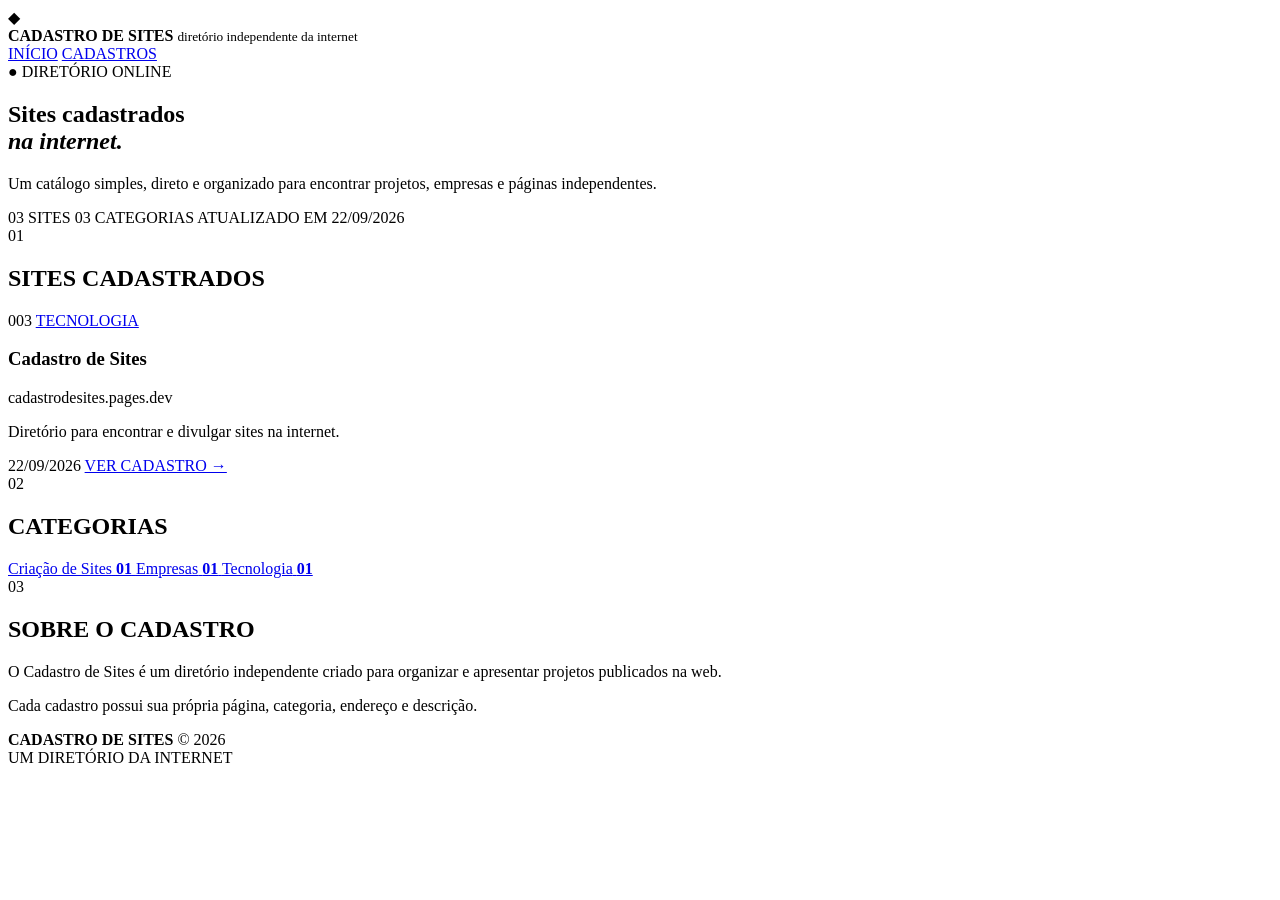
==== commit 8e0ed158: "Update index.html" ====
--- a/sites/cadastrodesites.pages.dev/index.html
+++ b/sites/cadastrodesites.pages.dev/index.html
@@ -53,101 +53,23 @@
         </section>
 
 
-        <section class="bloco">
+<section class="bloco">
 
-            <div class="titulo-bloco">
-                <div>
-                    <span class="numero">01</span>
-                    <h2>SITES CADASTRADOS</h2>
-                </div>
+    <div class="titulo-bloco">
 
-                <span class="linha"></span>
-            </div>
+        <div>
+            <span class="numero">01</span>
+            <h2>SITES CADASTRADOS</h2>
+        </div>
+
+        <span class="linha"></span>
+
+    </div>
 
 
-            <div id="listaSites" class="grade-sites">
+    <div id="listaSites" class="grade-sites"></div>
 
-                <!-- MULTIPAGE -->
-                <article class="site-card">
-
-                    <div class="card-topo">
-                        <span class="card-numero">001</span>
-
-                        <a
-                            class="card-categoria"
-                            href="?categoria=Criação%20de%20Sites"
-                        >
-                            CRIAÇÃO DE SITES
-                        </a>
-                    </div>
-
-                    <div class="card-conteudo">
-
-                        <h3>Multipage</h3>
-
-                        <div class="url">
-                            multipage.pages.dev
-                        </div>
-
-                        <p>
-                            Plataforma e projeto voltado para criação
-                            e desenvolvimento de sites.
-                        </p>
-
-                    </div>
-
-                    <div class="card-rodape">
-
-                        <span>22/09/2026</span>
-
-                        <a href="?c=multipage.pages.dev">
-                            VER CADASTRO →
-                        </a>
-
-                    </div>
-
-                </article>
-
-
-                <!-- PRS AUTO -->
-                <article class="site-card">
-
-                    <div class="card-topo">
-                        <span class="card-numero">002</span>
-
-                        <a
-                            class="card-categoria"
-                            href="?categoria=Empresas"
-                        >
-                            EMPRESAS
-                        </a>
-                    </div>
-
-                    <div class="card-conteudo">
-
-                        <h3>PRS AUTO - CARROS</h3>
-
-                        <div class="url">
-                            prsauto.pages.dev
-                        </div>
-
-                        <p>
-                            Site institucional da PRS AUTO.
-                        </p>
-
-                    </div>
-
-                    <div class="card-rodape">
-
-                        <span>22/09/2026</span>
-
-                        <a href="?c=prsauto.pages.dev">
-                            VER CADASTRO →
-                        </a>
-
-                    </div>
-
-                </article>
+</section>
 
 
                 <!-- CADASTRO DE SITES -->
--- a/sites/cadastrodesites.pages.dev/estilo.css
+++ b/sites/cadastrodesites.pages.dev/estilo.css
@@ -1,646 +1,216 @@
-@import url('https://fonts.googleapis.com/css2?family=DM+Mono:wght@400;500&family=Libre+Baskerville:wght@400;700&display=swap');
-
-
-:root {
-    --fundo: #f2f0e9;
-    --papel: #faf9f5;
-    --texto: #171717;
-    --cinza: #77746c;
-    --linha: #c9c6bc;
-    --forte: #111111;
-}
-
-
-* {
-    box-sizing: border-box;
-}
-
-
-html {
-    scroll-behavior: smooth;
-}
-
-
-body {
-    margin: 0;
-    background: var(--fundo);
-    color: var(--texto);
-
-    font-family: "DM Mono", monospace;
-
-    font-size: 14px;
-    line-height: 1.7;
-}
-
-
-a {
-    color: inherit;
-    text-decoration: none;
-}
-
-
-.topo {
+.mensagem-vazia {
+    padding: 70px 30px;
+
+    background: var(--papel);
+    border: 1px solid var(--linha);
+
+    text-align: center;
+}
+
+.mensagem-vazia span {
+    display: block;
+
+    margin-bottom: 15px;
+
+    color: var(--cinza);
+
+    font-size: 11px;
+    letter-spacing: .15em;
+}
+
+.mensagem-vazia h3 {
+    margin: 0 0 12px;
+
+    font-family: "Libre Baskerville", serif;
+
+    font-size: 24px;
+}
+
+.mensagem-vazia p {
+    color: var(--cinza);
+}
+
+.mensagem-vazia a {
+    display: inline-block;
+
+    margin-top: 20px;
+
+    font-size: 10px;
+    letter-spacing: .08em;
+}
+
+
+.cadastro-individual {
+    background: var(--papel);
+    border: 1px solid var(--texto);
+}
+
+
+.individual-cabecalho {
+    padding: 16px 20px;
+
     border-bottom: 1px solid var(--linha);
-    background: rgba(242, 240, 233, .96);
-}
-
-
-.topo-inner {
-    width: min(1180px, calc(100% - 40px));
-    min-height: 86px;
-    margin: auto;
 
     display: flex;
-    align-items: center;
     justify-content: space-between;
-    gap: 30px;
-}
-
-
-.marca {
-    display: flex;
-    align-items: center;
-    gap: 14px;
-}
-
-
-.marca-simbolo {
-    width: 36px;
-    height: 36px;
-
-    display: grid;
-    place-items: center;
-
-    border: 1px solid var(--texto);
-
-    font-size: 13px;
-}
-
-
-.marca strong {
-    display: block;
-
-    font-size: 14px;
-    letter-spacing: .08em;
-}
-
-
-.marca small {
-    display: block;
-
-    color: var(--cinza);
-
-    font-size: 10px;
-    text-transform: uppercase;
-}
-
-
-.menu {
-    display: flex;
-    gap: 25px;
-}
-
-
-.menu a {
-    position: relative;
-
-    font-size: 11px;
-    letter-spacing: .08em;
-}
-
-
-.menu a::after {
-    content: "";
-
-    position: absolute;
-    left: 0;
-    bottom: -7px;
-
-    width: 0;
-    height: 1px;
-
-    background: var(--texto);
-
-    transition: width .2s ease;
-}
-
-
-.menu a:hover::after {
-    width: 100%;
-}
-
-
-.pagina {
-    width: min(1180px, calc(100% - 40px));
-    margin: auto;
-}
-
-
-.hero {
-    min-height: 470px;
-
-    padding: 100px 0 80px;
-
-    border-bottom: 1px solid var(--linha);
-
-    display: flex;
-    flex-direction: column;
-    justify-content: center;
-}
-
-
-.hero.interno {
-    min-height: 390px;
-}
-
-
-.hero-label {
-    margin-bottom: 25px;
-
-    font-size: 10px;
-    letter-spacing: .18em;
-}
-
-
-.hero h1 {
-    max-width: 900px;
-
-    margin: 0;
-
-    font-family: "Libre Baskerville", serif;
-
-    font-size: clamp(45px, 7vw, 86px);
-    line-height: 1.02;
-    letter-spacing: -.055em;
-}
-
-
-.hero h1 em {
-    font-weight: 400;
-}
-
-
-.hero p {
-    max-width: 610px;
-
-    margin: 35px 0 40px;
-
-    color: var(--cinza);
-
-    font-size: 13px;
-}
-
-
-.hero-meta {
-    display: flex;
-    flex-wrap: wrap;
-    gap: 10px;
-}
-
-
-.hero-meta span {
-    padding: 7px 11px;
-
-    border: 1px solid var(--linha);
+    gap: 20px;
 
     font-size: 9px;
     letter-spacing: .08em;
-}
-
-
-.bloco {
-    padding: 80px 0;
-}
-
-
-.titulo-bloco {
+
+    color: var(--cinza);
+}
+
+
+.individual-corpo {
+    padding: 60px 40px;
+
     display: flex;
     align-items: center;
     gap: 25px;
-
-    margin-bottom: 35px;
-}
-
-
-.titulo-bloco > div {
-    display: flex;
-    align-items: center;
-    gap: 15px;
-}
-
-
-.numero {
-    color: var(--cinza);
-
-    font-size: 10px;
-    letter-spacing: .15em;
-}
-
-
-.titulo-bloco h2 {
+}
+
+
+.individual-selo {
+    width: 60px;
+    height: 60px;
+
+    display: grid;
+    place-items: center;
+
+    border: 1px solid var(--texto);
+
+    font-size: 18px;
+}
+
+
+.individual-corpo h3 {
+    margin: 0 0 10px;
+
+    font-family: "Libre Baskerville", serif;
+
+    font-size: clamp(28px, 5vw, 52px);
+    line-height: 1.1;
+}
+
+
+.individual-url {
+    color: var(--cinza);
+
+    font-size: 11px;
+}
+
+
+.individual-info {
+    display: grid;
+
+    grid-template-columns:
+        repeat(3, 1fr);
+
+    border-top: 1px solid var(--linha);
+    border-bottom: 1px solid var(--linha);
+}
+
+
+.individual-info div {
+    padding: 25px;
+
+    border-right: 1px solid var(--linha);
+}
+
+
+.individual-info div:last-child {
+    border-right: 0;
+}
+
+
+.individual-info small,
+.individual-descricao small {
+    display: block;
+
+    margin-bottom: 8px;
+
+    color: var(--cinza);
+
+    font-size: 8px;
+    letter-spacing: .12em;
+}
+
+
+.individual-info strong {
+    font-size: 11px;
+
+    font-weight: 500;
+}
+
+
+.individual-descricao {
+    padding: 35px 25px;
+}
+
+
+.individual-descricao p {
+    max-width: 700px;
+
     margin: 0;
 
+    color: #55534e;
+
     font-size: 13px;
-    letter-spacing: .12em;
-}
-
-
-.linha {
-    height: 1px;
-    flex: 1;
-
-    background: var(--linha);
-}
-
-
-.grade-sites {
-    display: grid;
-
-    grid-template-columns:
-        repeat(3, minmax(0, 1fr));
-
-    gap: 16px;
-}
-
-
-.site-card {
-    min-height: 360px;
-
-    background: var(--papel);
-
-    border: 1px solid var(--linha);
-
-    display: flex;
-    flex-direction: column;
-
-    transition:
-        transform .2s ease,
-        box-shadow .2s ease;
-}
-
-
-.site-card:hover {
-    transform: translateY(-5px);
-
-    box-shadow:
-        8px 8px 0 rgba(0, 0, 0, .08);
-}
-
-
-.site-card.destaque {
-    border-color: var(--texto);
-}
-
-
-.card-topo {
-    padding: 17px 18px;
-
-    border-bottom: 1px solid var(--linha);
-
-    display: flex;
-    justify-content: space-between;
-    align-items: center;
-    gap: 15px;
-}
-
-
-.card-numero {
-    color: var(--cinza);
-
-    font-size: 10px;
-}
-
-
-.card-categoria {
-    font-size: 9px;
-
-    letter-spacing: .06em;
-}
-
-
-.card-categoria:hover {
-    text-decoration: underline;
-}
-
-
-.card-conteudo {
-    padding: 35px 24px;
-
-    flex: 1;
-}
-
-
-.card-conteudo h3 {
-    margin: 0 0 13px;
-
-    font-family: "Libre Baskerville", serif;
-
-    font-size: 24px;
-    line-height: 1.2;
-}
-
-
-.url {
-    margin-bottom: 25px;
-
-    color: var(--cinza);
-
-    font-size: 10px;
-
-    word-break: break-all;
-}
-
-
-.card-conteudo p {
-    margin: 0;
-
-    color: #55534e;
-
-    font-size: 12px;
-}
-
-
-.card-rodape {
-    padding: 16px 18px;
+}
+
+
+.individual-acoes {
+    padding: 20px 25px;
 
     border-top: 1px solid var(--linha);
-
-    display: flex;
-    align-items: center;
-    justify-content: space-between;
-    gap: 15px;
-
-    font-size: 9px;
-}
-
-
-.card-rodape span {
-    color: var(--cinza);
-}
-
-
-.card-rodape a {
-    font-weight: 500;
-}
-
-
-.card-rodape a:hover {
-    text-decoration: underline;
-}
-
-
-.categorias {
-    border-top: 1px solid var(--linha);
-}
-
-
-.lista-categorias {
-    border-top: 1px solid var(--texto);
-}
-
-
-.lista-categorias a {
-    min-height: 70px;
-
-    padding: 0 5px;
-
-    border-bottom: 1px solid var(--linha);
-
-    display: flex;
-    align-items: center;
-    justify-content: space-between;
-
-    transition: padding .2s ease;
-}
-
-
-.lista-categorias a:hover {
-    padding-left: 18px;
-    padding-right: 18px;
-}
-
-
-.lista-categorias span {
-    font-family: "Libre Baskerville", serif;
-
-    font-size: 20px;
-}
-
-
-.lista-categorias b {
-    font-size: 10px;
-    font-weight: 400;
-    color: var(--cinza);
-}
-
-
-.sobre {
-    padding: 80px 0;
-
-    border-top: 1px solid var(--linha);
-
-    display: grid;
-    grid-template-columns: 100px 1fr;
-    gap: 40px;
-}
-
-
-.sobre h2 {
-    margin: 0 0 20px;
-
-    font-size: 13px;
-    letter-spacing: .12em;
-}
-
-
-.sobre p {
-    max-width: 650px;
-
-    color: var(--cinza);
-
-    font-size: 12px;
-}
-
-
-.rodape {
-    padding: 35px 20px;
-
-    border-top: 1px solid var(--texto);
-
-    width: min(1180px, calc(100% - 40px));
-    margin: auto;
 
     display: flex;
     justify-content: space-between;
     gap: 20px;
-
-    color: var(--cinza);
-
-    font-size: 9px;
-    letter-spacing: .08em;
-}
-
-
-.rodape strong {
-    color: var(--texto);
-    margin-right: 15px;
-}
-
-
-.arquivo-lista {
-    border-top: 1px solid var(--texto);
-}
-
-
-.arquivo-lista > a {
-    min-height: 100px;
-
-    padding: 20px 10px;
-
-    border-bottom: 1px solid var(--linha);
-
-    display: grid;
-
-    grid-template-columns:
-        70px
-        1fr
-        200px
-        30px;
-
-    align-items: center;
-
-    gap: 20px;
-
-    transition: padding .2s ease;
-}
-
-
-.arquivo-lista > a:hover {
-    padding-left: 25px;
-    padding-right: 25px;
-
-    background: var(--papel);
-}
-
-
-.arquivo-numero {
-    color: var(--cinza);
+}
+
+
+.individual-acoes a {
     font-size: 10px;
-}
-
-
-.arquivo-lista strong {
-    display: block;
-
-    font-family: "Libre Baskerville", serif;
-    font-size: 16px;
-}
-
-
-.arquivo-lista small {
-    color: var(--cinza);
-    font-size: 9px;
-}
-
-
-.arquivo-cat {
-    color: var(--cinza);
-
-    font-size: 9px;
-    letter-spacing: .05em;
-}
-
-
-.seta {
-    font-size: 18px;
-}
-
-
-/* =========================
-   RESPONSIVO
-========================= */
-
-@media (max-width: 850px) {
-
-    .grade-sites {
-        grid-template-columns: 1fr 1fr;
-    }
-
-    .arquivo-lista > a {
-        grid-template-columns:
-            50px
-            1fr
-            30px;
-    }
-
-    .arquivo-cat {
-        display: none;
-    }
-
-}
-
-
-@media (max-width: 600px) {
-
-    .topo-inner {
-        min-height: 105px;
+    letter-spacing: .06em;
+}
+
+
+.individual-acoes a:hover {
+    text-decoration: underline;
+}
+
+
+@media (max-width: 650px) {
+
+    .individual-corpo {
+        padding: 40px 25px;
 
         align-items: flex-start;
-        justify-content: center;
 
         flex-direction: column;
-
-        padding: 18px 0;
-    }
-
-
-    .menu {
-        gap: 18px;
-    }
-
-
-    .hero {
-        min-height: 430px;
-
-        padding: 70px 0;
-    }
-
-
-    .hero h1 {
-        font-size: 48px;
-    }
-
-
-    .hero-meta {
+    }
+
+
+    .individual-info {
+        grid-template-columns: 1fr;
+    }
+
+
+    .individual-info div {
+        border-right: 0;
+        border-bottom: 1px solid var(--linha);
+    }
+
+
+    .individual-info div:last-child {
+        border-bottom: 0;
+    }
+
+
+    .individual-acoes {
         flex-direction: column;
-        align-items: flex-start;
-    }
-
-
-    .grade-sites {
-        grid-template-columns: 1fr;
-    }
-
-
-    .titulo-bloco {
-        align-items: flex-start;
-    }
-
-
-    .titulo-bloco .linha {
-        margin-top: 7px;
-    }
-
-
-    .sobre {
-        grid-template-columns: 1fr;
-
-        gap: 15px;
-    }
-
-
-    .rodape {
-        flex-direction: column;
-    }
-
-}
+    }
+
+}
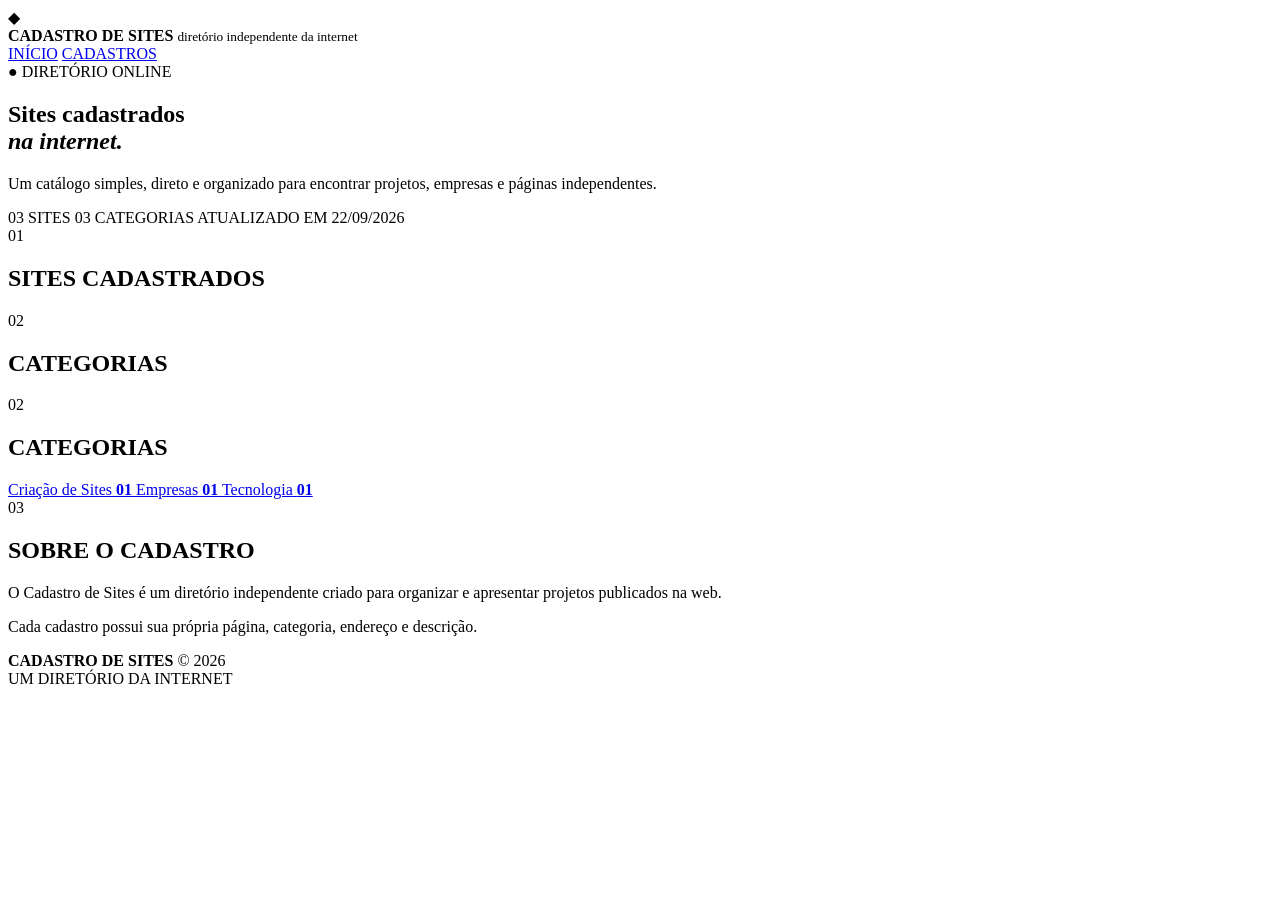
==== commit bd4289b2: "Update index.html" ====
--- a/sites/cadastrodesites.pages.dev/index.html
+++ b/sites/cadastrodesites.pages.dev/index.html
@@ -73,49 +73,27 @@
 
 
                 <!-- CADASTRO DE SITES -->
-                <article class="site-card destaque">
+<section class="bloco categorias">
 
-                    <div class="card-topo">
-                        <span class="card-numero">003</span>
+    <div class="titulo-bloco">
 
-                        <a
-                            class="card-categoria"
-                            href="?categoria=Tecnologia"
-                        >
-                            TECNOLOGIA
-                        </a>
-                    </div>
+        <div>
+            <span class="numero">02</span>
+            <h2>CATEGORIAS</h2>
+        </div>
 
-                    <div class="card-conteudo">
+        <span class="linha"></span>
 
-                        <h3>Cadastro de Sites</h3>
+    </div>
 
-                        <div class="url">
-                            cadastrodesites.pages.dev
-                        </div>
 
-                        <p>
-                            Diretório para encontrar e divulgar sites
-                            na internet.
-                        </p>
+    <div
+        id="listaCategorias"
+        class="lista-categorias"
+    ></div>
 
-                    </div>
+</section>
 
-                    <div class="card-rodape">
-
-                        <span>22/09/2026</span>
-
-                        <a href="?c=cadastrodesites.pages.dev">
-                            VER CADASTRO →
-                        </a>
-
-                    </div>
-
-                </article>
-
-            </div>
-
-        </section>
 
 
         <section class="bloco categorias">
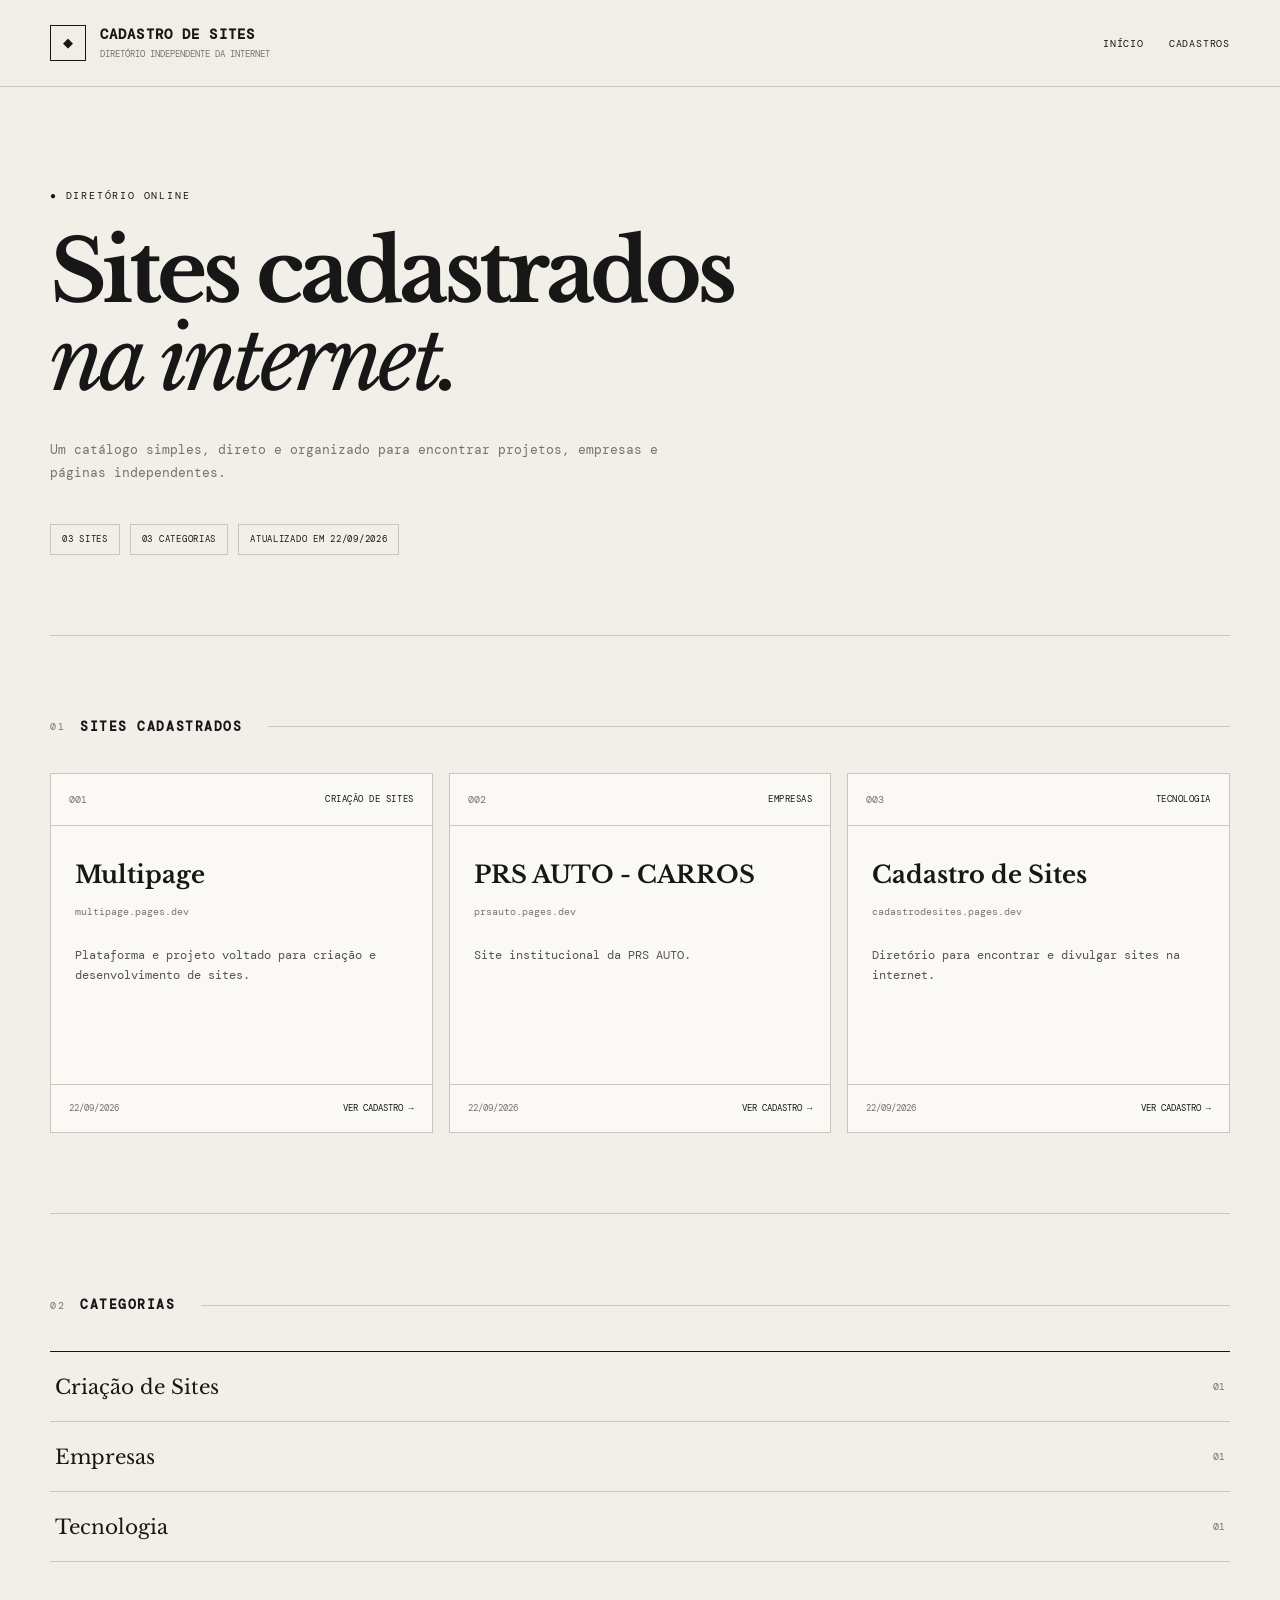
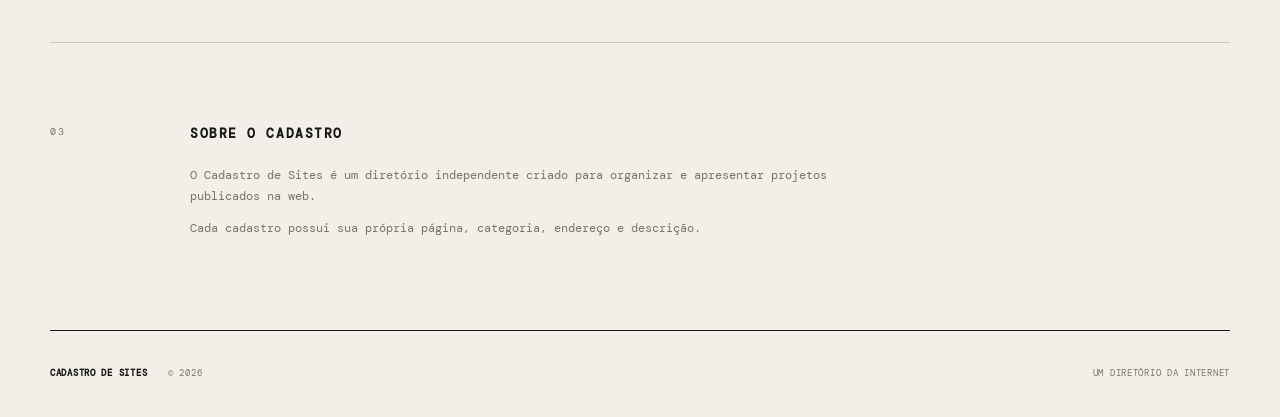
==== commit 14be58d8: "Update index.html" ====
--- a/sites/cadastrodesites.pages.dev/index.html
+++ b/sites/cadastrodesites.pages.dev/index.html
@@ -1,85 +1,876 @@
 <!DOCTYPE html>
 <html lang="pt-BR">
 <head>
-    <meta charset="UTF-8">
-    <meta name="viewport" content="width=device-width, initial-scale=1.0">
-
-    <title>Cadastro de Sites</title>
-    <meta name="description" content="Diretório de sites cadastrados na internet.">
-
-    <link rel="stylesheet" href="./estilo.css">
+<meta charset="UTF-8">
+<meta name="viewport" content="width=device-width, initial-scale=1.0">
+
+<title>Cadastro de Sites</title>
+
+<meta
+    name="description"
+    content="Diretório independente de sites cadastrados na internet."
+>
+
+<style>
+
+@import url('https://fonts.googleapis.com/css2?family=DM+Mono:wght@400;500&family=Libre+Baskerville:wght@400;700&display=swap');
+
+:root {
+    --fundo: #f1efe8;
+    --papel: #faf9f5;
+    --texto: #171717;
+    --cinza: #77746c;
+    --linha: #c9c6bc;
+}
+
+* {
+    box-sizing: border-box;
+}
+
+html {
+    scroll-behavior: smooth;
+}
+
+body {
+    margin: 0;
+    background: var(--fundo);
+    color: var(--texto);
+    font-family: "DM Mono", monospace;
+    font-size: 14px;
+    line-height: 1.7;
+}
+
+a {
+    color: inherit;
+    text-decoration: none;
+}
+
+
+/* =========================
+   TOPO
+========================= */
+
+.topo {
+    border-bottom: 1px solid var(--linha);
+    background: rgba(241,239,232,.97);
+}
+
+.topo-inner {
+    width: min(1180px, calc(100% - 40px));
+    min-height: 86px;
+    margin: auto;
+
+    display: flex;
+    align-items: center;
+    justify-content: space-between;
+    gap: 30px;
+}
+
+.marca {
+    display: flex;
+    align-items: center;
+    gap: 14px;
+}
+
+.marca-simbolo {
+    width: 36px;
+    height: 36px;
+
+    display: grid;
+    place-items: center;
+
+    border: 1px solid var(--texto);
+
+    font-size: 13px;
+}
+
+.marca strong {
+    display: block;
+    font-size: 14px;
+    letter-spacing: .08em;
+}
+
+.marca small {
+    display: block;
+
+    color: var(--cinza);
+
+    font-size: 9px;
+    text-transform: uppercase;
+}
+
+.menu {
+    display: flex;
+    gap: 25px;
+}
+
+.menu a {
+    position: relative;
+
+    font-size: 10px;
+    letter-spacing: .08em;
+}
+
+.menu a::after {
+    content: "";
+
+    position: absolute;
+
+    left: 0;
+    bottom: -7px;
+
+    width: 0;
+    height: 1px;
+
+    background: var(--texto);
+
+    transition: width .2s ease;
+}
+
+.menu a:hover::after {
+    width: 100%;
+}
+
+
+/* =========================
+   PÁGINA
+========================= */
+
+.pagina {
+    width: min(1180px, calc(100% - 40px));
+    margin: auto;
+}
+
+
+/* =========================
+   HERO
+========================= */
+
+.hero {
+    min-height: 470px;
+
+    padding: 100px 0 80px;
+
+    border-bottom: 1px solid var(--linha);
+
+    display: flex;
+    flex-direction: column;
+    justify-content: center;
+}
+
+.hero-label {
+    margin-bottom: 25px;
+
+    font-size: 10px;
+    letter-spacing: .18em;
+}
+
+.hero h1 {
+    max-width: 900px;
+
+    margin: 0;
+
+    font-family: "Libre Baskerville", serif;
+
+    font-size: clamp(45px, 7vw, 86px);
+    line-height: 1.02;
+    letter-spacing: -.055em;
+}
+
+.hero h1 em {
+    font-weight: 400;
+}
+
+.hero p {
+    max-width: 610px;
+
+    margin: 35px 0 40px;
+
+    color: var(--cinza);
+
+    font-size: 13px;
+}
+
+.hero-meta {
+    display: flex;
+    flex-wrap: wrap;
+    gap: 10px;
+}
+
+.hero-meta span {
+    padding: 7px 11px;
+
+    border: 1px solid var(--linha);
+
+    font-size: 9px;
+    letter-spacing: .08em;
+}
+
+
+/* =========================
+   BLOCOS
+========================= */
+
+.bloco {
+    padding: 80px 0;
+}
+
+.titulo-bloco {
+    display: flex;
+    align-items: center;
+    gap: 25px;
+
+    margin-bottom: 35px;
+}
+
+.titulo-bloco > div {
+    display: flex;
+    align-items: center;
+    gap: 15px;
+}
+
+.numero {
+    color: var(--cinza);
+
+    font-size: 10px;
+    letter-spacing: .15em;
+}
+
+.titulo-bloco h2 {
+    margin: 0;
+
+    font-size: 13px;
+    letter-spacing: .12em;
+}
+
+.linha {
+    height: 1px;
+    flex: 1;
+
+    background: var(--linha);
+}
+
+
+/* =========================
+   CARDS
+========================= */
+
+.grade-sites {
+    display: grid;
+
+    grid-template-columns:
+        repeat(3, minmax(0, 1fr));
+
+    gap: 16px;
+}
+
+.site-card {
+    min-height: 360px;
+
+    background: var(--papel);
+
+    border: 1px solid var(--linha);
+
+    display: flex;
+    flex-direction: column;
+
+    transition:
+        transform .2s ease,
+        box-shadow .2s ease;
+}
+
+.site-card:hover {
+    transform: translateY(-5px);
+
+    box-shadow:
+        8px 8px 0 rgba(0,0,0,.08);
+}
+
+.card-topo {
+    padding: 17px 18px;
+
+    border-bottom: 1px solid var(--linha);
+
+    display: flex;
+    align-items: center;
+    justify-content: space-between;
+    gap: 15px;
+}
+
+.card-numero {
+    color: var(--cinza);
+    font-size: 10px;
+}
+
+.card-categoria {
+    font-size: 9px;
+    letter-spacing: .06em;
+}
+
+.card-categoria:hover {
+    text-decoration: underline;
+}
+
+.card-conteudo {
+    padding: 35px 24px;
+
+    flex: 1;
+}
+
+.card-conteudo h3 {
+    margin: 0 0 13px;
+
+    font-family: "Libre Baskerville", serif;
+
+    font-size: 24px;
+    line-height: 1.2;
+}
+
+.url {
+    margin-bottom: 25px;
+
+    color: var(--cinza);
+
+    font-size: 10px;
+
+    word-break: break-all;
+}
+
+.card-conteudo p {
+    margin: 0;
+
+    color: #55534e;
+
+    font-size: 12px;
+}
+
+.card-rodape {
+    padding: 16px 18px;
+
+    border-top: 1px solid var(--linha);
+
+    display: flex;
+    align-items: center;
+    justify-content: space-between;
+    gap: 15px;
+
+    font-size: 9px;
+}
+
+.card-rodape span {
+    color: var(--cinza);
+}
+
+.card-rodape a:hover {
+    text-decoration: underline;
+}
+
+
+/* =========================
+   CATEGORIAS
+========================= */
+
+.categorias {
+    border-top: 1px solid var(--linha);
+}
+
+.lista-categorias {
+    border-top: 1px solid var(--texto);
+}
+
+.lista-categorias a {
+    min-height: 70px;
+
+    padding: 0 5px;
+
+    border-bottom: 1px solid var(--linha);
+
+    display: flex;
+    align-items: center;
+    justify-content: space-between;
+
+    transition:
+        padding .2s ease,
+        background .2s ease;
+}
+
+.lista-categorias a:hover {
+    padding-left: 18px;
+    padding-right: 18px;
+
+    background: var(--papel);
+}
+
+.lista-categorias span {
+    font-family: "Libre Baskerville", serif;
+    font-size: 20px;
+}
+
+.lista-categorias b {
+    color: var(--cinza);
+
+    font-size: 10px;
+    font-weight: 400;
+}
+
+
+/* =========================
+   CADASTRO INDIVIDUAL
+========================= */
+
+.cadastro-individual {
+    background: var(--papel);
+
+    border: 1px solid var(--texto);
+}
+
+.individual-cabecalho {
+    padding: 16px 20px;
+
+    border-bottom: 1px solid var(--linha);
+
+    display: flex;
+    justify-content: space-between;
+    gap: 20px;
+
+    color: var(--cinza);
+
+    font-size: 9px;
+    letter-spacing: .08em;
+}
+
+.individual-corpo {
+    padding: 60px 40px;
+
+    display: flex;
+    align-items: center;
+    gap: 25px;
+}
+
+.individual-selo {
+    width: 60px;
+    height: 60px;
+
+    flex-shrink: 0;
+
+    display: grid;
+    place-items: center;
+
+    border: 1px solid var(--texto);
+
+    font-size: 18px;
+}
+
+.individual-corpo h3 {
+    margin: 0 0 10px;
+
+    font-family: "Libre Baskerville", serif;
+
+    font-size: clamp(28px, 5vw, 52px);
+    line-height: 1.1;
+}
+
+.individual-url {
+    color: var(--cinza);
+    font-size: 11px;
+}
+
+.individual-info {
+    display: grid;
+
+    grid-template-columns:
+        repeat(3, 1fr);
+
+    border-top: 1px solid var(--linha);
+    border-bottom: 1px solid var(--linha);
+}
+
+.individual-info div {
+    padding: 25px;
+
+    border-right: 1px solid var(--linha);
+}
+
+.individual-info div:last-child {
+    border-right: 0;
+}
+
+.individual-info small,
+.individual-descricao small {
+    display: block;
+
+    margin-bottom: 8px;
+
+    color: var(--cinza);
+
+    font-size: 8px;
+    letter-spacing: .12em;
+}
+
+.individual-info strong {
+    font-size: 11px;
+    font-weight: 500;
+}
+
+.individual-descricao {
+    padding: 35px 25px;
+}
+
+.individual-descricao p {
+    max-width: 700px;
+
+    margin: 0;
+
+    color: #55534e;
+
+    font-size: 13px;
+}
+
+.individual-acoes {
+    padding: 20px 25px;
+
+    border-top: 1px solid var(--linha);
+
+    display: flex;
+    justify-content: space-between;
+    gap: 20px;
+}
+
+.individual-acoes a {
+    font-size: 10px;
+    letter-spacing: .06em;
+}
+
+.individual-acoes a:hover {
+    text-decoration: underline;
+}
+
+
+/* =========================
+   VAZIO / 404
+========================= */
+
+.mensagem-vazia {
+    padding: 70px 30px;
+
+    background: var(--papel);
+
+    border: 1px solid var(--linha);
+
+    text-align: center;
+}
+
+.mensagem-vazia .erro {
+    display: block;
+
+    margin-bottom: 15px;
+
+    color: var(--cinza);
+
+    font-size: 11px;
+    letter-spacing: .15em;
+}
+
+.mensagem-vazia h3 {
+    margin: 0 0 12px;
+
+    font-family: "Libre Baskerville", serif;
+
+    font-size: 24px;
+}
+
+.mensagem-vazia p {
+    color: var(--cinza);
+}
+
+.mensagem-vazia a {
+    display: inline-block;
+
+    margin-top: 20px;
+
+    font-size: 10px;
+    letter-spacing: .08em;
+}
+
+
+/* =========================
+   SOBRE
+========================= */
+
+.sobre {
+    padding: 80px 0;
+
+    border-top: 1px solid var(--linha);
+
+    display: grid;
+
+    grid-template-columns: 100px 1fr;
+
+    gap: 40px;
+}
+
+.sobre h2 {
+    margin: 0 0 20px;
+
+    font-size: 13px;
+    letter-spacing: .12em;
+}
+
+.sobre p {
+    max-width: 650px;
+
+    color: var(--cinza);
+
+    font-size: 12px;
+}
+
+
+/* =========================
+   RODAPÉ
+========================= */
+
+.rodape {
+    width: min(1180px, calc(100% - 40px));
+
+    margin: auto;
+
+    padding: 35px 0;
+
+    border-top: 1px solid var(--texto);
+
+    display: flex;
+
+    justify-content: space-between;
+
+    gap: 20px;
+
+    color: var(--cinza);
+
+    font-size: 9px;
+
+    letter-spacing: .08em;
+}
+
+.rodape strong {
+    margin-right: 15px;
+    color: var(--texto);
+}
+
+
+/* =========================
+   RESPONSIVO
+========================= */
+
+@media (max-width: 850px) {
+
+    .grade-sites {
+        grid-template-columns: 1fr 1fr;
+    }
+
+}
+
+@media (max-width: 600px) {
+
+    .topo-inner {
+        min-height: 105px;
+
+        padding: 18px 0;
+
+        flex-direction: column;
+
+        align-items: flex-start;
+        justify-content: center;
+    }
+
+    .menu {
+        gap: 18px;
+    }
+
+    .hero {
+        min-height: 430px;
+
+        padding: 70px 0;
+    }
+
+    .hero h1 {
+        font-size: 48px;
+    }
+
+    .hero-meta {
+        flex-direction: column;
+        align-items: flex-start;
+    }
+
+    .grade-sites {
+        grid-template-columns: 1fr;
+    }
+
+    .titulo-bloco {
+        align-items: flex-start;
+    }
+
+    .sobre {
+        grid-template-columns: 1fr;
+        gap: 15px;
+    }
+
+    .individual-corpo {
+        padding: 40px 25px;
+
+        align-items: flex-start;
+
+        flex-direction: column;
+    }
+
+    .individual-info {
+        grid-template-columns: 1fr;
+    }
+
+    .individual-info div {
+        border-right: 0;
+        border-bottom: 1px solid var(--linha);
+    }
+
+    .individual-info div:last-child {
+        border-bottom: 0;
+    }
+
+    .individual-acoes {
+        flex-direction: column;
+    }
+
+    .rodape {
+        flex-direction: column;
+    }
+
+}
+
+</style>
 </head>
 
+
 <body>
 
-    <header class="topo">
-        <div class="topo-inner">
-            <div class="marca">
-                <span class="marca-simbolo">◆</span>
-                <div>
-                    <strong>CADASTRO DE SITES</strong>
-                    <small>diretório independente da internet</small>
-                </div>
+
+<header class="topo">
+
+    <div class="topo-inner">
+
+        <a class="marca" href="./">
+
+            <span class="marca-simbolo">◆</span>
+
+            <div>
+                <strong>CADASTRO DE SITES</strong>
+                <small>diretório independente da internet</small>
             </div>
 
-            <nav class="menu">
-                <a href="./">INÍCIO</a>
-                <a href="./cadastros.html">CADASTROS</a>
-            </nav>
+        </a>
+
+
+        <nav class="menu">
+
+            <a href="./">
+                INÍCIO
+            </a>
+
+            <a href="./?todos=1">
+                CADASTROS
+            </a>
+
+        </nav>
+
+    </div>
+
+</header>
+
+
+
+<main class="pagina">
+
+
+<section class="hero">
+
+    <div class="hero-label">
+        ● DIRETÓRIO ONLINE
+    </div>
+
+    <h1 id="tituloPrincipal">
+        Sites cadastrados<br>
+        <em>na internet.</em>
+    </h1>
+
+    <p id="descricaoPrincipal">
+        Um catálogo simples, direto e organizado para encontrar
+        projetos, empresas e páginas independentes.
+    </p>
+
+    <div class="hero-meta">
+
+        <span id="contadorSites">
+            03 SITES
+        </span>
+
+        <span id="contadorCategorias">
+            03 CATEGORIAS
+        </span>
+
+        <span>
+            ATUALIZADO EM 22/09/2026
+        </span>
+
+    </div>
+
+</section>
+
+
+
+<section class="bloco">
+
+
+    <div class="titulo-bloco">
+
+        <div>
+
+            <span class="numero">
+                01
+            </span>
+
+            <h2 id="tituloLista">
+                SITES CADASTRADOS
+            </h2>
+
         </div>
-    </header>
-
-
-    <main class="pagina">
-
-        <section class="hero">
-            <div class="hero-label">● DIRETÓRIO ONLINE</div>
-
-            <h1>
-                Sites cadastrados<br>
-                <em>na internet.</em>
-            </h1>
-
-            <p>
-                Um catálogo simples, direto e organizado para encontrar
-                projetos, empresas e páginas independentes.
-            </p>
-
-            <div class="hero-meta">
-                <span>03 SITES</span>
-                <span>03 CATEGORIAS</span>
-                <span>ATUALIZADO EM 22/09/2026</span>
-            </div>
-        </section>
-
-
-<section class="bloco">
+
+        <span class="linha"></span>
+
+    </div>
+
+
+    <div id="listaSites" class="grade-sites">
+        <!-- preenchido pelo próprio index.html -->
+    </div>
+
+
+</section>
+
+
+
+<section class="bloco categorias">
+
 
     <div class="titulo-bloco">
 
         <div>
-            <span class="numero">01</span>
-            <h2>SITES CADASTRADOS</h2>
-        </div>
-
-        <span class="linha"></span>
-
-    </div>
-
-
-    <div id="listaSites" class="grade-sites"></div>
-
-</section>
-
-
-                <!-- CADASTRO DE SITES -->
-<section class="bloco categorias">
-
-    <div class="titulo-bloco">
-
-        <div>
-            <span class="numero">02</span>
-            <h2>CATEGORIAS</h2>
+
+            <span class="numero">
+                02
+            </span>
+
+            <h2>
+                CATEGORIAS
+            </h2>
+
         </div>
 
         <span class="linha"></span>
@@ -92,81 +883,666 @@
         class="lista-categorias"
     ></div>
 
+
 </section>
 
 
 
-        <section class="bloco categorias">
-
-            <div class="titulo-bloco">
+<section class="sobre">
+
+    <span class="numero">
+        03
+    </span>
+
+    <div>
+
+        <h2>
+            SOBRE O CADASTRO
+        </h2>
+
+        <p>
+            O Cadastro de Sites é um diretório independente
+            criado para organizar e apresentar projetos
+            publicados na web.
+        </p>
+
+        <p>
+            Cada cadastro possui sua própria página,
+            categoria, endereço e descrição.
+        </p>
+
+    </div>
+
+</section>
+
+
+</main>
+
+
+
+<footer class="rodape">
+
+    <div>
+
+        <strong>
+            CADASTRO DE SITES
+        </strong>
+
+        <span>
+            © 2026
+        </span>
+
+    </div>
+
+    <span>
+        UM DIRETÓRIO DA INTERNET
+    </span>
+
+</footer>
+
+
+
+<script>
+
+/* ==========================================
+   BANCO DE DADOS
+========================================== */
+
+const cadastros = [
+
+    {
+        chave: "multipage.pages.dev",
+        nome: "Multipage",
+        url: "multipage.pages.dev",
+        urlCompleta: "https://multipage.pages.dev/",
+        categoria: "Criação de Sites",
+        data: "22/09/2026",
+        descricao:
+            "Plataforma e projeto voltado para criação e desenvolvimento de sites."
+    },
+
+    {
+        chave: "prsauto.pages.dev",
+        nome: "PRS AUTO - CARROS",
+        url: "prsauto.pages.dev",
+        urlCompleta: "https://prsauto.pages.dev/",
+        categoria: "Empresas",
+        data: "22/09/2026",
+        descricao:
+            "Site institucional da PRS AUTO."
+    },
+
+    {
+        chave: "cadastrodesites.pages.dev",
+        nome: "Cadastro de Sites",
+        url: "cadastrodesites.pages.dev",
+        urlCompleta: "https://cadastrodesites.pages.dev/",
+        categoria: "Tecnologia",
+        data: "22/09/2026",
+        descricao:
+            "Diretório para encontrar e divulgar sites na internet."
+    }
+
+];
+
+
+/* ==========================================
+   ELEMENTOS
+========================================== */
+
+const listaSites =
+    document.getElementById("listaSites");
+
+const listaCategorias =
+    document.getElementById("listaCategorias");
+
+const tituloPrincipal =
+    document.getElementById("tituloPrincipal");
+
+const descricaoPrincipal =
+    document.getElementById("descricaoPrincipal");
+
+const tituloLista =
+    document.getElementById("tituloLista");
+
+const contadorSites =
+    document.getElementById("contadorSites");
+
+const contadorCategorias =
+    document.getElementById("contadorCategorias");
+
+
+/* ==========================================
+   FUNÇÕES
+========================================== */
+
+function normalizar(valor) {
+
+    return String(valor || "")
+        .trim()
+        .toLowerCase()
+        .replace(/^https?:\/\//, "")
+        .replace(/^www\./, "")
+        .replace(/\/+$/, "");
+
+}
+
+
+function encontrarSite(chave) {
+
+    const valor =
+        normalizar(chave);
+
+    return cadastros.find(site =>
+        normalizar(site.chave) === valor
+    );
+
+}
+
+
+function encontrarCategoria(nome) {
+
+    const valor =
+        String(nome || "")
+            .trim()
+            .toLowerCase();
+
+    return cadastros.filter(site =>
+        site.categoria.toLowerCase() === valor
+    );
+
+}
+
+
+function categoriasUnicas() {
+
+    return [
+        ...new Set(
+            cadastros.map(site =>
+                site.categoria
+            )
+        )
+    ];
+
+}
+
+
+function numero(valor) {
+
+    return String(valor)
+        .padStart(2, "0");
+
+}
+
+
+/* ==========================================
+   LINKS
+========================================== */
+
+function linkCadastro(chave) {
+
+    return "./?c=" +
+        encodeURIComponent(chave);
+
+}
+
+
+function linkCategoria(categoria) {
+
+    return "./?categoria=" +
+        encodeURIComponent(categoria);
+
+}
+
+
+/* ==========================================
+   CARD
+========================================== */
+
+function cardSite(site, indice) {
+
+    return `
+
+        <article class="site-card">
+
+            <div class="card-topo">
+
+                <span class="card-numero">
+                    ${String(indice).padStart(3, "0")}
+                </span>
+
+                <a
+                    class="card-categoria"
+                    href="${linkCategoria(site.categoria)}"
+                >
+                    ${site.categoria.toUpperCase()}
+                </a>
+
+            </div>
+
+
+            <div class="card-conteudo">
+
+                <h3>
+                    ${site.nome}
+                </h3>
+
+                <div class="url">
+                    ${site.url}
+                </div>
+
+                <p>
+                    ${site.descricao}
+                </p>
+
+            </div>
+
+
+            <div class="card-rodape">
+
+                <span>
+                    ${site.data}
+                </span>
+
+                <a href="${linkCadastro(site.chave)}">
+                    VER CADASTRO →
+                </a>
+
+            </div>
+
+        </article>
+
+    `;
+
+}
+
+
+/* ==========================================
+   MOSTRAR SITES
+========================================== */
+
+function mostrarSites(lista) {
+
+    listaSites.innerHTML = "";
+
+    lista.forEach((site, indice) => {
+
+        listaSites.innerHTML +=
+            cardSite(site, indice + 1);
+
+    });
+
+}
+
+
+/* ==========================================
+   CADASTRO INDIVIDUAL
+========================================== */
+
+function mostrarCadastro(site) {
+
+    tituloPrincipal.innerHTML =
+        `Cadastro<br><em>individual.</em>`;
+
+    descricaoPrincipal.textContent =
+        "Informações completas sobre o site registrado no diretório.";
+
+    tituloLista.textContent =
+        "CADASTRO INDIVIDUAL";
+
+
+    listaSites.className = "";
+
+    listaSites.innerHTML = `
+
+        <article class="cadastro-individual">
+
+            <div class="individual-cabecalho">
+
+                <span>
+                    CADASTRO Nº
+                    ${String(
+                        cadastros.indexOf(site) + 1
+                    ).padStart(3, "0")}
+                </span>
+
+                <span>
+                    ${site.categoria.toUpperCase()}
+                </span>
+
+            </div>
+
+
+            <div class="individual-corpo">
+
+                <div class="individual-selo">
+                    ◆
+                </div>
+
                 <div>
-                    <span class="numero">02</span>
-                    <h2>CATEGORIAS</h2>
+
+                    <h3>
+                        ${site.nome}
+                    </h3>
+
+                    <div class="individual-url">
+                        ${site.url}
+                    </div>
+
                 </div>
 
-                <span class="linha"></span>
             </div>
 
 
-            <div id="listaCategorias" class="lista-categorias">
-
-                <a href="?categoria=Criação%20de%20Sites">
-                    <span>Criação de Sites</span>
-                    <b>01</b>
+            <div class="individual-info">
+
+                <div>
+
+                    <small>
+                        CATEGORIA
+                    </small>
+
+                    <strong>
+                        ${site.categoria}
+                    </strong>
+
+                </div>
+
+
+                <div>
+
+                    <small>
+                        CADASTRADO EM
+                    </small>
+
+                    <strong>
+                        ${site.data}
+                    </strong>
+
+                </div>
+
+
+                <div>
+
+                    <small>
+                        ENDEREÇO
+                    </small>
+
+                    <strong>
+                        ${site.url}
+                    </strong>
+
+                </div>
+
+            </div>
+
+
+            <div class="individual-descricao">
+
+                <small>
+                    DESCRIÇÃO
+                </small>
+
+                <p>
+                    ${site.descricao}
+                </p>
+
+            </div>
+
+
+            <div class="individual-acoes">
+
+                <a
+                    href="${site.urlCompleta}"
+                    target="_blank"
+                    rel="noopener noreferrer"
+                >
+                    VISITAR SITE ↗
                 </a>
 
-                <a href="?categoria=Empresas">
-                    <span>Empresas</span>
-                    <b>01</b>
+                <a href="./">
+                    ← TODOS OS SITES
                 </a>
 
-                <a href="?categoria=Tecnologia">
-                    <span>Tecnologia</span>
-                    <b>01</b>
+            </div>
+
+        </article>
+
+    `;
+
+}
+
+
+/* ==========================================
+   CATEGORIA
+========================================== */
+
+function mostrarCategoria(nome) {
+
+    const sites =
+        encontrarCategoria(nome);
+
+
+    tituloPrincipal.innerHTML =
+        `${nome}<br><em>sites cadastrados.</em>`;
+
+
+    descricaoPrincipal.textContent =
+        "Sites registrados dentro desta categoria.";
+
+
+    tituloLista.textContent =
+        "SITES DA CATEGORIA";
+
+
+    if (!sites.length) {
+
+        listaSites.className = "";
+
+        listaSites.innerHTML = `
+
+            <div class="mensagem-vazia">
+
+                <span class="erro">
+                    ERRO 404
+                </span>
+
+                <h3>
+                    CATEGORIA NÃO ENCONTRADA
+                </h3>
+
+                <p>
+                    Nenhum site foi encontrado
+                    nesta categoria.
+                </p>
+
+                <a href="./">
+                    ← VOLTAR PARA TODOS OS SITES
                 </a>
 
             </div>
 
-        </section>
-
-
-        <section class="sobre">
-
-            <span class="numero">03</span>
-
-            <div>
-                <h2>SOBRE O CADASTRO</h2>
-
-                <p>
-                    O Cadastro de Sites é um diretório independente
-                    criado para organizar e apresentar projetos
-                    publicados na web.
-                </p>
-
-                <p>
-                    Cada cadastro possui sua própria página,
-                    categoria, endereço e descrição.
-                </p>
-            </div>
-
-        </section>
-
-    </main>
-
-
-    <footer class="rodape">
-
-        <div>
-            <strong>CADASTRO DE SITES</strong>
-            <span>© 2026</span>
-        </div>
-
-        <span>UM DIRETÓRIO DA INTERNET</span>
-
-    </footer>
-
-
-    <script src="./cadastro.js"></script>
+        `;
+
+        return;
+    }
+
+
+    listaSites.className =
+        "grade-sites";
+
+
+    mostrarSites(sites);
+
+}
+
+
+/* ==========================================
+   CATEGORIAS
+========================================== */
+
+function mostrarCategorias() {
+
+    listaCategorias.innerHTML = "";
+
+
+    categoriasUnicas().forEach(categoria => {
+
+        const quantidade =
+            encontrarCategoria(categoria).length;
+
+
+        listaCategorias.innerHTML += `
+
+            <a href="${linkCategoria(categoria)}">
+
+                <span>
+                    ${categoria}
+                </span>
+
+                <b>
+                    ${numero(quantidade)}
+                </b>
+
+            </a>
+
+        `;
+
+    });
+
+}
+
+
+/* ==========================================
+   INICIALIZAÇÃO
+========================================== */
+
+function iniciar() {
+
+    const parametros =
+        new URLSearchParams(
+            window.location.search
+        );
+
+
+    const cadastro =
+        parametros.get("c");
+
+    const categoria =
+        parametros.get("categoria");
+
+
+    /*
+        ?c= tem prioridade
+    */
+
+    if (cadastro) {
+
+        const site =
+            encontrarSite(cadastro);
+
+
+        if (site) {
+
+            mostrarCadastro(site);
+
+        } else {
+
+            tituloPrincipal.innerHTML =
+                `Cadastro<br><em>não encontrado.</em>`;
+
+            descricaoPrincipal.textContent =
+                "O site solicitado não está registrado neste diretório.";
+
+            tituloLista.textContent =
+                "CADASTRO NÃO ENCONTRADO";
+
+
+            listaSites.className = "";
+
+            listaSites.innerHTML = `
+
+                <div class="mensagem-vazia">
+
+                    <span class="erro">
+                        ERRO 404
+                    </span>
+
+                    <h3>
+                        SITE NÃO ENCONTRADO
+                    </h3>
+
+                    <p>
+                        O cadastro solicitado não existe
+                        neste diretório.
+                    </p>
+
+                    <a href="./">
+                        ← VOLTAR PARA TODOS OS SITES
+                    </a>
+
+                </div>
+
+            `;
+
+        }
+
+    }
+
+    /*
+        ?categoria=
+    */
+
+    else if (categoria) {
+
+        mostrarCategoria(categoria);
+
+    }
+
+    /*
+        Página normal
+    */
+
+    else {
+
+        listaSites.className =
+            "grade-sites";
+
+        mostrarSites(cadastros);
+
+    }
+
+
+    /*
+        Contadores
+    */
+
+    contadorSites.textContent =
+        numero(cadastros.length) +
+        " SITES";
+
+
+    contadorCategorias.textContent =
+        numero(categoriasUnicas().length) +
+        " CATEGORIAS";
+
+
+    /*
+        Categorias ficam sempre disponíveis
+    */
+
+    mostrarCategorias();
+
+}
+
+
+/* ==========================================
+   EXECUTAR
+========================================== */
+
+iniciar();
+
+</script>
 
 </body>
 </html>
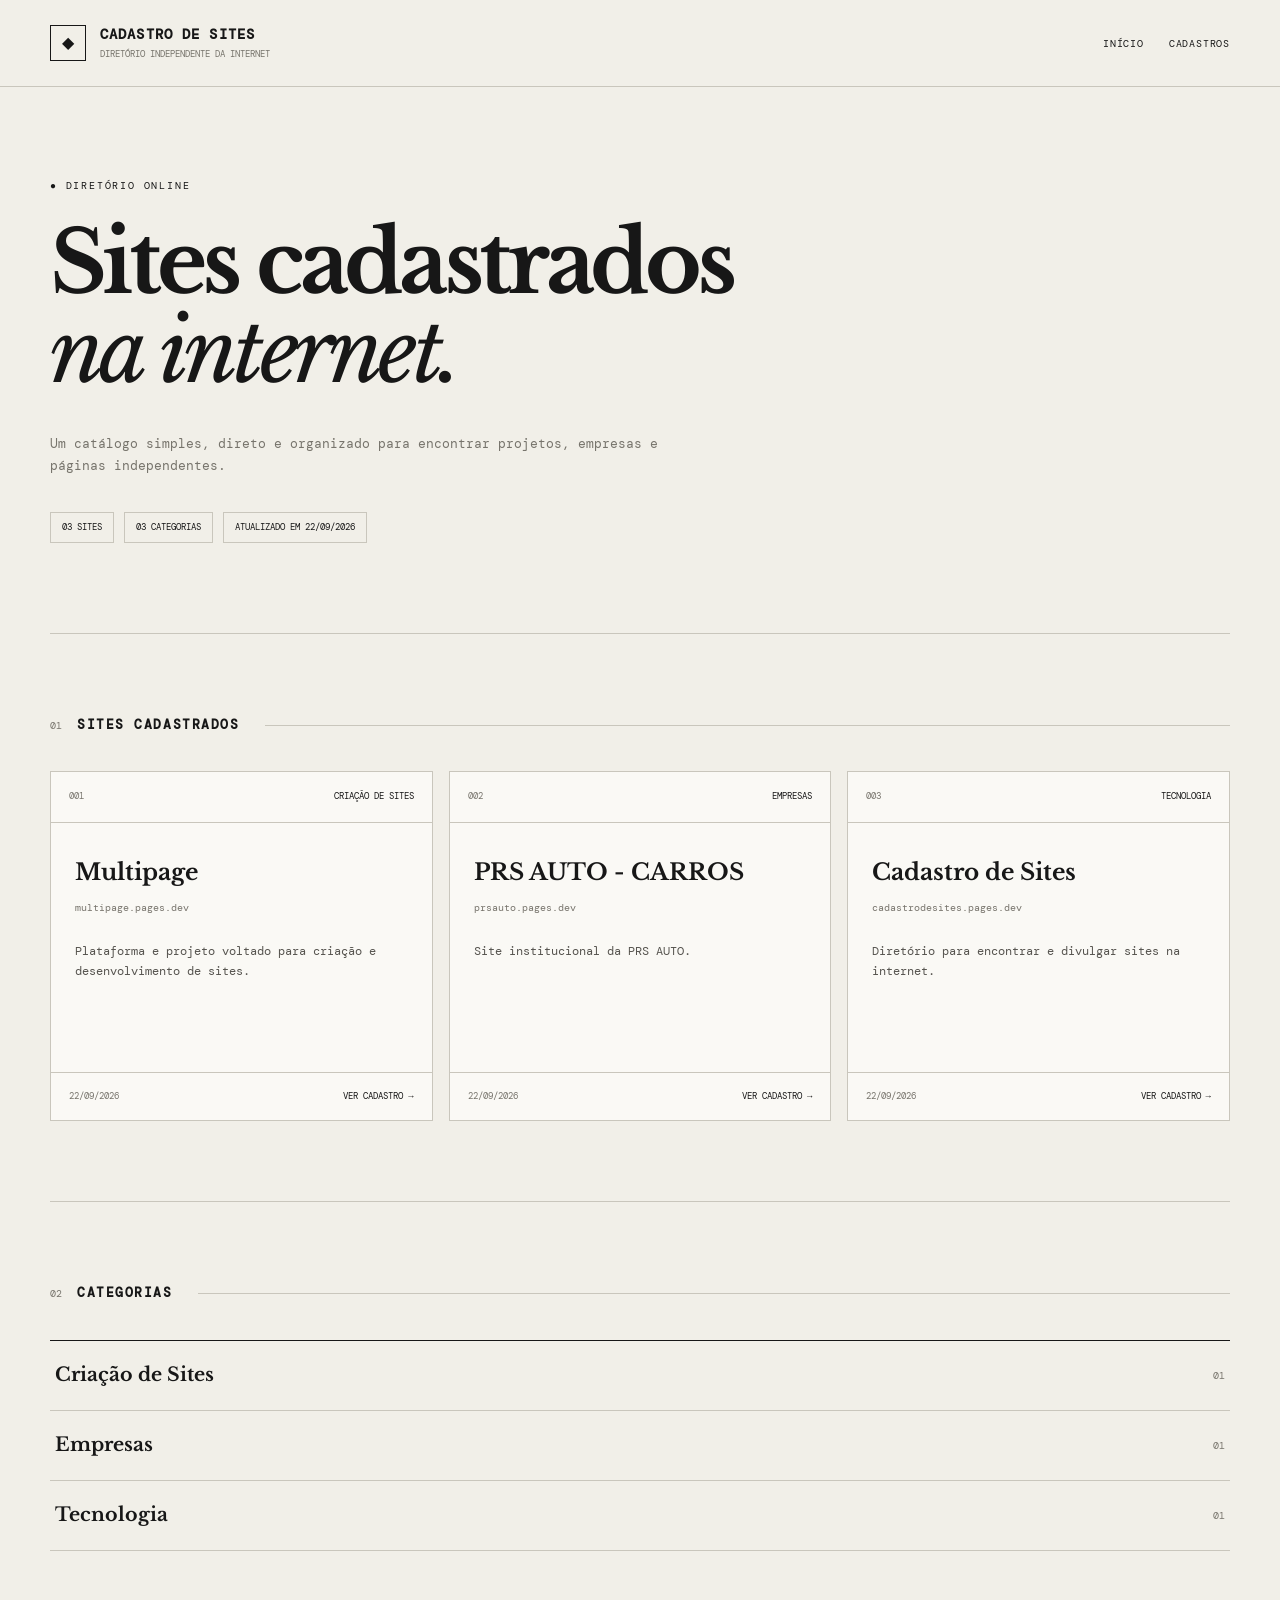
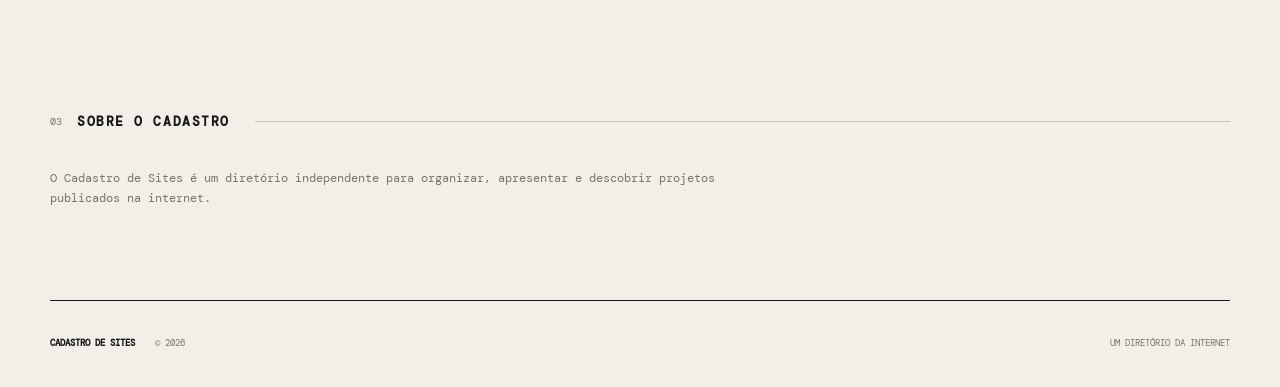
==== commit 3ef49afb: "Update index.html" ====
--- a/sites/cadastrodesites.pages.dev/index.html
+++ b/sites/cadastrodesites.pages.dev/index.html
@@ -3,1129 +3,623 @@
 <head>
 <meta charset="UTF-8">
 <meta name="viewport" content="width=device-width, initial-scale=1.0">
-
 <title>Cadastro de Sites</title>
 
-<meta
-    name="description"
-    content="Diretório independente de sites cadastrados na internet."
->
-
 <style>
-
 @import url('https://fonts.googleapis.com/css2?family=DM+Mono:wght@400;500&family=Libre+Baskerville:wght@400;700&display=swap');
 
-:root {
-    --fundo: #f1efe8;
-    --papel: #faf9f5;
-    --texto: #171717;
-    --cinza: #77746c;
-    --linha: #c9c6bc;
-}
-
-* {
-    box-sizing: border-box;
-}
-
-html {
-    scroll-behavior: smooth;
-}
-
-body {
-    margin: 0;
-    background: var(--fundo);
-    color: var(--texto);
-    font-family: "DM Mono", monospace;
-    font-size: 14px;
-    line-height: 1.7;
-}
-
-a {
-    color: inherit;
-    text-decoration: none;
-}
-
-
-/* =========================
-   TOPO
-========================= */
-
-.topo {
-    border-bottom: 1px solid var(--linha);
-    background: rgba(241,239,232,.97);
-}
-
-.topo-inner {
-    width: min(1180px, calc(100% - 40px));
-    min-height: 86px;
-    margin: auto;
-
-    display: flex;
-    align-items: center;
-    justify-content: space-between;
-    gap: 30px;
-}
-
-.marca {
-    display: flex;
-    align-items: center;
-    gap: 14px;
-}
-
-.marca-simbolo {
-    width: 36px;
-    height: 36px;
-
-    display: grid;
-    place-items: center;
-
-    border: 1px solid var(--texto);
-
-    font-size: 13px;
-}
-
-.marca strong {
-    display: block;
-    font-size: 14px;
-    letter-spacing: .08em;
-}
-
-.marca small {
-    display: block;
-
-    color: var(--cinza);
-
-    font-size: 9px;
-    text-transform: uppercase;
-}
-
-.menu {
-    display: flex;
-    gap: 25px;
-}
-
-.menu a {
-    position: relative;
-
-    font-size: 10px;
-    letter-spacing: .08em;
-}
-
-.menu a::after {
-    content: "";
-
-    position: absolute;
-
-    left: 0;
-    bottom: -7px;
-
-    width: 0;
-    height: 1px;
-
-    background: var(--texto);
-
-    transition: width .2s ease;
-}
-
-.menu a:hover::after {
-    width: 100%;
-}
-
-
-/* =========================
-   PÁGINA
-========================= */
-
-.pagina {
-    width: min(1180px, calc(100% - 40px));
-    margin: auto;
-}
-
-
-/* =========================
-   HERO
-========================= */
-
-.hero {
-    min-height: 470px;
-
-    padding: 100px 0 80px;
-
-    border-bottom: 1px solid var(--linha);
-
-    display: flex;
-    flex-direction: column;
-    justify-content: center;
-}
-
-.hero-label {
-    margin-bottom: 25px;
-
-    font-size: 10px;
-    letter-spacing: .18em;
-}
-
-.hero h1 {
-    max-width: 900px;
-
-    margin: 0;
-
-    font-family: "Libre Baskerville", serif;
-
-    font-size: clamp(45px, 7vw, 86px);
-    line-height: 1.02;
-    letter-spacing: -.055em;
-}
-
-.hero h1 em {
-    font-weight: 400;
-}
-
-.hero p {
-    max-width: 610px;
-
-    margin: 35px 0 40px;
-
-    color: var(--cinza);
-
-    font-size: 13px;
-}
-
-.hero-meta {
-    display: flex;
-    flex-wrap: wrap;
-    gap: 10px;
-}
-
-.hero-meta span {
-    padding: 7px 11px;
-
-    border: 1px solid var(--linha);
-
-    font-size: 9px;
-    letter-spacing: .08em;
-}
-
-
-/* =========================
-   BLOCOS
-========================= */
-
-.bloco {
-    padding: 80px 0;
-}
-
-.titulo-bloco {
-    display: flex;
-    align-items: center;
-    gap: 25px;
-
-    margin-bottom: 35px;
-}
-
-.titulo-bloco > div {
-    display: flex;
-    align-items: center;
-    gap: 15px;
-}
-
-.numero {
-    color: var(--cinza);
-
-    font-size: 10px;
-    letter-spacing: .15em;
-}
-
-.titulo-bloco h2 {
-    margin: 0;
-
-    font-size: 13px;
-    letter-spacing: .12em;
-}
-
-.linha {
-    height: 1px;
-    flex: 1;
-
-    background: var(--linha);
-}
-
-
-/* =========================
-   CARDS
-========================= */
-
-.grade-sites {
-    display: grid;
-
-    grid-template-columns:
-        repeat(3, minmax(0, 1fr));
-
-    gap: 16px;
-}
-
-.site-card {
-    min-height: 360px;
-
-    background: var(--papel);
-
-    border: 1px solid var(--linha);
-
-    display: flex;
-    flex-direction: column;
-
-    transition:
-        transform .2s ease,
-        box-shadow .2s ease;
-}
-
-.site-card:hover {
-    transform: translateY(-5px);
-
-    box-shadow:
-        8px 8px 0 rgba(0,0,0,.08);
-}
-
-.card-topo {
-    padding: 17px 18px;
-
-    border-bottom: 1px solid var(--linha);
-
-    display: flex;
-    align-items: center;
-    justify-content: space-between;
-    gap: 15px;
-}
-
-.card-numero {
-    color: var(--cinza);
-    font-size: 10px;
-}
-
-.card-categoria {
-    font-size: 9px;
-    letter-spacing: .06em;
-}
-
-.card-categoria:hover {
-    text-decoration: underline;
-}
-
-.card-conteudo {
-    padding: 35px 24px;
-
-    flex: 1;
-}
-
-.card-conteudo h3 {
-    margin: 0 0 13px;
-
-    font-family: "Libre Baskerville", serif;
-
-    font-size: 24px;
-    line-height: 1.2;
-}
-
-.url {
-    margin-bottom: 25px;
-
-    color: var(--cinza);
-
-    font-size: 10px;
-
-    word-break: break-all;
-}
-
-.card-conteudo p {
-    margin: 0;
-
-    color: #55534e;
-
-    font-size: 12px;
-}
-
-.card-rodape {
-    padding: 16px 18px;
-
-    border-top: 1px solid var(--linha);
-
-    display: flex;
-    align-items: center;
-    justify-content: space-between;
-    gap: 15px;
-
-    font-size: 9px;
-}
-
-.card-rodape span {
-    color: var(--cinza);
-}
-
-.card-rodape a:hover {
-    text-decoration: underline;
-}
-
-
-/* =========================
-   CATEGORIAS
-========================= */
-
-.categorias {
-    border-top: 1px solid var(--linha);
-}
-
-.lista-categorias {
-    border-top: 1px solid var(--texto);
-}
-
-.lista-categorias a {
-    min-height: 70px;
-
-    padding: 0 5px;
-
-    border-bottom: 1px solid var(--linha);
-
-    display: flex;
-    align-items: center;
-    justify-content: space-between;
-
-    transition:
-        padding .2s ease,
-        background .2s ease;
-}
-
-.lista-categorias a:hover {
-    padding-left: 18px;
-    padding-right: 18px;
-
-    background: var(--papel);
-}
-
-.lista-categorias span {
-    font-family: "Libre Baskerville", serif;
-    font-size: 20px;
-}
-
-.lista-categorias b {
-    color: var(--cinza);
-
-    font-size: 10px;
-    font-weight: 400;
-}
-
-
-/* =========================
-   CADASTRO INDIVIDUAL
-========================= */
-
-.cadastro-individual {
-    background: var(--papel);
-
-    border: 1px solid var(--texto);
-}
-
-.individual-cabecalho {
-    padding: 16px 20px;
-
-    border-bottom: 1px solid var(--linha);
-
-    display: flex;
-    justify-content: space-between;
-    gap: 20px;
-
-    color: var(--cinza);
-
-    font-size: 9px;
-    letter-spacing: .08em;
-}
-
-.individual-corpo {
-    padding: 60px 40px;
-
-    display: flex;
-    align-items: center;
-    gap: 25px;
-}
-
-.individual-selo {
-    width: 60px;
-    height: 60px;
-
-    flex-shrink: 0;
-
-    display: grid;
-    place-items: center;
-
-    border: 1px solid var(--texto);
-
-    font-size: 18px;
-}
-
-.individual-corpo h3 {
-    margin: 0 0 10px;
-
-    font-family: "Libre Baskerville", serif;
-
-    font-size: clamp(28px, 5vw, 52px);
-    line-height: 1.1;
-}
-
-.individual-url {
-    color: var(--cinza);
-    font-size: 11px;
-}
-
-.individual-info {
-    display: grid;
-
-    grid-template-columns:
-        repeat(3, 1fr);
-
-    border-top: 1px solid var(--linha);
-    border-bottom: 1px solid var(--linha);
-}
-
-.individual-info div {
-    padding: 25px;
-
-    border-right: 1px solid var(--linha);
-}
-
-.individual-info div:last-child {
-    border-right: 0;
-}
-
-.individual-info small,
-.individual-descricao small {
-    display: block;
-
-    margin-bottom: 8px;
-
-    color: var(--cinza);
-
-    font-size: 8px;
-    letter-spacing: .12em;
-}
-
-.individual-info strong {
-    font-size: 11px;
-    font-weight: 500;
-}
-
-.individual-descricao {
-    padding: 35px 25px;
-}
-
-.individual-descricao p {
-    max-width: 700px;
-
-    margin: 0;
-
-    color: #55534e;
-
-    font-size: 13px;
-}
-
-.individual-acoes {
-    padding: 20px 25px;
-
-    border-top: 1px solid var(--linha);
-
-    display: flex;
-    justify-content: space-between;
-    gap: 20px;
-}
-
-.individual-acoes a {
-    font-size: 10px;
-    letter-spacing: .06em;
-}
-
-.individual-acoes a:hover {
-    text-decoration: underline;
-}
-
-
-/* =========================
-   VAZIO / 404
-========================= */
-
-.mensagem-vazia {
-    padding: 70px 30px;
-
-    background: var(--papel);
-
-    border: 1px solid var(--linha);
-
-    text-align: center;
-}
-
-.mensagem-vazia .erro {
-    display: block;
-
-    margin-bottom: 15px;
-
-    color: var(--cinza);
-
-    font-size: 11px;
-    letter-spacing: .15em;
-}
-
-.mensagem-vazia h3 {
-    margin: 0 0 12px;
-
-    font-family: "Libre Baskerville", serif;
-
-    font-size: 24px;
-}
-
-.mensagem-vazia p {
-    color: var(--cinza);
-}
-
-.mensagem-vazia a {
-    display: inline-block;
-
-    margin-top: 20px;
-
-    font-size: 10px;
-    letter-spacing: .08em;
-}
-
-
-/* =========================
-   SOBRE
-========================= */
-
-.sobre {
-    padding: 80px 0;
-
-    border-top: 1px solid var(--linha);
-
-    display: grid;
-
-    grid-template-columns: 100px 1fr;
-
-    gap: 40px;
-}
-
-.sobre h2 {
-    margin: 0 0 20px;
-
-    font-size: 13px;
-    letter-spacing: .12em;
-}
-
-.sobre p {
-    max-width: 650px;
-
-    color: var(--cinza);
-
-    font-size: 12px;
-}
-
-
-/* =========================
-   RODAPÉ
-========================= */
-
-.rodape {
-    width: min(1180px, calc(100% - 40px));
-
-    margin: auto;
-
-    padding: 35px 0;
-
-    border-top: 1px solid var(--texto);
-
-    display: flex;
-
-    justify-content: space-between;
-
-    gap: 20px;
-
-    color: var(--cinza);
-
-    font-size: 9px;
-
-    letter-spacing: .08em;
-}
-
-.rodape strong {
-    margin-right: 15px;
-    color: var(--texto);
-}
-
-
-/* =========================
-   RESPONSIVO
-========================= */
-
-@media (max-width: 850px) {
-
-    .grade-sites {
-        grid-template-columns: 1fr 1fr;
-    }
-
-}
-
-@media (max-width: 600px) {
-
-    .topo-inner {
-        min-height: 105px;
-
-        padding: 18px 0;
-
-        flex-direction: column;
-
-        align-items: flex-start;
-        justify-content: center;
-    }
-
-    .menu {
-        gap: 18px;
-    }
-
-    .hero {
-        min-height: 430px;
-
-        padding: 70px 0;
-    }
-
-    .hero h1 {
-        font-size: 48px;
-    }
-
-    .hero-meta {
-        flex-direction: column;
-        align-items: flex-start;
-    }
-
-    .grade-sites {
-        grid-template-columns: 1fr;
-    }
-
-    .titulo-bloco {
-        align-items: flex-start;
-    }
-
-    .sobre {
-        grid-template-columns: 1fr;
-        gap: 15px;
-    }
-
-    .individual-corpo {
-        padding: 40px 25px;
-
-        align-items: flex-start;
-
-        flex-direction: column;
-    }
-
-    .individual-info {
-        grid-template-columns: 1fr;
-    }
-
-    .individual-info div {
-        border-right: 0;
-        border-bottom: 1px solid var(--linha);
-    }
-
-    .individual-info div:last-child {
-        border-bottom: 0;
-    }
-
-    .individual-acoes {
-        flex-direction: column;
-    }
-
-    .rodape {
-        flex-direction: column;
-    }
-
-}
-
+:root{
+    --bg:#f1efe8;
+    --paper:#faf9f5;
+    --text:#171717;
+    --muted:#77746c;
+    --line:#c9c6bc;
+}
+
+*{box-sizing:border-box}
+
+body{
+    margin:0;
+    background:var(--bg);
+    color:var(--text);
+    font-family:"DM Mono",monospace;
+    line-height:1.7;
+}
+
+a{
+    color:inherit;
+    text-decoration:none;
+}
+
+.topo{
+    border-bottom:1px solid var(--line);
+}
+
+.topo-inner{
+    width:min(1180px,calc(100% - 40px));
+    min-height:86px;
+    margin:auto;
+    display:flex;
+    align-items:center;
+    justify-content:space-between;
+}
+
+.marca{
+    display:flex;
+    align-items:center;
+    gap:14px;
+}
+
+.simbolo{
+    width:36px;
+    height:36px;
+    display:grid;
+    place-items:center;
+    border:1px solid var(--text);
+}
+
+.marca strong{
+    display:block;
+    font-size:14px;
+    letter-spacing:.08em;
+}
+
+.marca small{
+    display:block;
+    color:var(--muted);
+    font-size:9px;
+    text-transform:uppercase;
+}
+
+.menu{
+    display:flex;
+    gap:25px;
+}
+
+.menu a{
+    font-size:10px;
+    letter-spacing:.08em;
+}
+
+.menu a:hover{
+    text-decoration:underline;
+}
+
+.pagina{
+    width:min(1180px,calc(100% - 40px));
+    margin:auto;
+}
+
+.hero{
+    min-height:470px;
+    padding:90px 0;
+    border-bottom:1px solid var(--line);
+    display:flex;
+    flex-direction:column;
+    justify-content:center;
+}
+
+.label{
+    margin-bottom:25px;
+    font-size:10px;
+    letter-spacing:.18em;
+}
+
+.hero h1{
+    margin:0;
+    font-family:"Libre Baskerville",serif;
+    font-size:clamp(45px,7vw,86px);
+    line-height:1.04;
+    letter-spacing:-.055em;
+}
+
+.hero h1 em{
+    font-weight:400;
+}
+
+.hero p{
+    max-width:620px;
+    margin:35px 0;
+    color:var(--muted);
+    font-size:13px;
+}
+
+.meta{
+    display:flex;
+    flex-wrap:wrap;
+    gap:10px;
+}
+
+.meta span{
+    border:1px solid var(--line);
+    padding:7px 11px;
+    font-size:9px;
+}
+
+.bloco{
+    padding:80px 0;
+}
+
+.titulo{
+    display:flex;
+    align-items:center;
+    gap:25px;
+    margin-bottom:35px;
+}
+
+.titulo div{
+    display:flex;
+    align-items:center;
+    gap:15px;
+}
+
+.titulo span{
+    color:var(--muted);
+    font-size:10px;
+}
+
+.titulo h2{
+    margin:0;
+    font-size:13px;
+    letter-spacing:.12em;
+}
+
+.linha{
+    height:1px;
+    flex:1;
+    background:var(--line);
+}
+
+.grade{
+    display:grid;
+    grid-template-columns:repeat(3,1fr);
+    gap:16px;
+}
+
+.card{
+    min-height:350px;
+    background:var(--paper);
+    border:1px solid var(--line);
+    display:flex;
+    flex-direction:column;
+    transition:.2s;
+}
+
+.card:hover{
+    transform:translateY(-5px);
+    box-shadow:8px 8px 0 rgba(0,0,0,.08);
+}
+
+.card-topo{
+    padding:17px 18px;
+    border-bottom:1px solid var(--line);
+    display:flex;
+    justify-content:space-between;
+    gap:10px;
+}
+
+.card-topo span,
+.card-topo a{
+    font-size:9px;
+}
+
+.card-topo span{
+    color:var(--muted);
+}
+
+.card-corpo{
+    padding:35px 24px;
+    flex:1;
+}
+
+.card h3{
+    margin:0 0 12px;
+    font-family:"Libre Baskerville",serif;
+    font-size:23px;
+    line-height:1.25;
+}
+
+.url{
+    margin-bottom:25px;
+    color:var(--muted);
+    font-size:10px;
+    word-break:break-all;
+}
+
+.card p{
+    margin:0;
+    color:#55534e;
+    font-size:12px;
+}
+
+.card-footer{
+    padding:16px 18px;
+    border-top:1px solid var(--line);
+    display:flex;
+    justify-content:space-between;
+    gap:10px;
+    font-size:9px;
+}
+
+.card-footer span{
+    color:var(--muted);
+}
+
+.card-footer a:hover{
+    text-decoration:underline;
+}
+
+.categorias{
+    border-top:1px solid var(--line);
+}
+
+.categoria{
+    border-top:1px solid var(--text);
+}
+
+.categoria a{
+    min-height:70px;
+    padding:0 5px;
+    border-bottom:1px solid var(--line);
+    display:flex;
+    align-items:center;
+    justify-content:space-between;
+    transition:.2s;
+}
+
+.categoria a:hover{
+    padding-left:20px;
+    background:var(--paper);
+}
+
+.categoria strong{
+    font-family:"Libre Baskerville",serif;
+    font-size:19px;
+}
+
+.categoria b{
+    color:var(--muted);
+    font-size:10px;
+    font-weight:400;
+}
+
+.individual{
+    background:var(--paper);
+    border:1px solid var(--text);
+}
+
+.individual-top{
+    padding:16px 20px;
+    border-bottom:1px solid var(--line);
+    display:flex;
+    justify-content:space-between;
+    font-size:9px;
+    color:var(--muted);
+}
+
+.individual-main{
+    padding:60px 40px;
+}
+
+.individual-main h2{
+    margin:0 0 10px;
+    font-family:"Libre Baskerville",serif;
+    font-size:clamp(30px,5vw,55px);
+    line-height:1.1;
+}
+
+.individual-url{
+    color:var(--muted);
+    font-size:11px;
+}
+
+.individual-info{
+    display:grid;
+    grid-template-columns:repeat(3,1fr);
+    border-top:1px solid var(--line);
+    border-bottom:1px solid var(--line);
+}
+
+.info{
+    padding:25px;
+    border-right:1px solid var(--line);
+}
+
+.info:last-child{
+    border-right:0;
+}
+
+.info small{
+    display:block;
+    margin-bottom:7px;
+    color:var(--muted);
+    font-size:8px;
+}
+
+.info strong{
+    font-size:11px;
+}
+
+.individual-desc{
+    padding:30px 25px;
+}
+
+.individual-desc small{
+    color:var(--muted);
+    font-size:8px;
+}
+
+.individual-desc p{
+    max-width:700px;
+    color:#55534e;
+    font-size:12px;
+}
+
+.acoes{
+    padding:20px 25px;
+    border-top:1px solid var(--line);
+    display:flex;
+    justify-content:space-between;
+}
+
+.acoes a{
+    font-size:10px;
+}
+
+.acoes a:hover{
+    text-decoration:underline;
+}
+
+.rodape{
+    width:min(1180px,calc(100% - 40px));
+    margin:auto;
+    padding:35px 0;
+    border-top:1px solid var(--text);
+    display:flex;
+    justify-content:space-between;
+    color:var(--muted);
+    font-size:9px;
+}
+
+.rodape strong{
+    color:var(--text);
+    margin-right:15px;
+}
+
+@media(max-width:850px){
+    .grade{
+        grid-template-columns:1fr 1fr;
+    }
+}
+
+@media(max-width:600px){
+    .topo-inner{
+        min-height:105px;
+        padding:18px 0;
+        flex-direction:column;
+        align-items:flex-start;
+    }
+
+    .hero{
+        min-height:420px;
+    }
+
+    .hero h1{
+        font-size:48px;
+    }
+
+    .grade{
+        grid-template-columns:1fr;
+    }
+
+    .individual-info{
+        grid-template-columns:1fr;
+    }
+
+    .info{
+        border-right:0;
+        border-bottom:1px solid var(--line);
+    }
+
+    .info:last-child{
+        border-bottom:0;
+    }
+
+    .acoes,
+    .rodape{
+        flex-direction:column;
+    }
+}
 </style>
 </head>
 
-
 <body>
 
-
 <header class="topo">
-
     <div class="topo-inner">
 
-        <a class="marca" href="./">
-
-            <span class="marca-simbolo">◆</span>
+        <a href="./" class="marca">
+            <span class="simbolo">◆</span>
 
             <div>
                 <strong>CADASTRO DE SITES</strong>
                 <small>diretório independente da internet</small>
             </div>
-
         </a>
 
-
         <nav class="menu">
-
-            <a href="./">
-                INÍCIO
-            </a>
-
-            <a href="./?todos=1">
-                CADASTROS
-            </a>
-
+            <a href="./">INÍCIO</a>
+            <a href="./?todos=1">CADASTROS</a>
         </nav>
 
     </div>
-
 </header>
 
 
-
 <main class="pagina">
 
-
 <section class="hero">
 
-    <div class="hero-label">
-        ● DIRETÓRIO ONLINE
-    </div>
-
-    <h1 id="tituloPrincipal">
+    <div class="label">● DIRETÓRIO ONLINE</div>
+
+    <h1 id="titulo">
         Sites cadastrados<br>
         <em>na internet.</em>
     </h1>
 
-    <p id="descricaoPrincipal">
+    <p id="subtitulo">
         Um catálogo simples, direto e organizado para encontrar
         projetos, empresas e páginas independentes.
     </p>
 
-    <div class="hero-meta">
-
-        <span id="contadorSites">
-            03 SITES
-        </span>
-
-        <span id="contadorCategorias">
-            03 CATEGORIAS
-        </span>
-
-        <span>
-            ATUALIZADO EM 22/09/2026
-        </span>
-
+    <div class="meta">
+        <span id="total">03 SITES</span>
+        <span id="totalCategorias">03 CATEGORIAS</span>
+        <span>ATUALIZADO EM 22/09/2026</span>
     </div>
 
 </section>
 
 
-
 <section class="bloco">
 
-
-    <div class="titulo-bloco">
-
+    <div class="titulo">
         <div>
-
-            <span class="numero">
-                01
-            </span>
-
-            <h2 id="tituloLista">
-                SITES CADASTRADOS
-            </h2>
-
+            <span>01</span>
+            <h2 id="tituloLista">SITES CADASTRADOS</h2>
         </div>
-
         <span class="linha"></span>
-
     </div>
 
-
-    <div id="listaSites" class="grade-sites">
-        <!-- preenchido pelo próprio index.html -->
+    <div id="conteudo" class="grade"></div>
+
+</section>
+
+
+<section class="bloco categorias">
+
+    <div class="titulo">
+        <div>
+            <span>02</span>
+            <h2>CATEGORIAS</h2>
+        </div>
+        <span class="linha"></span>
     </div>
 
+    <div id="categorias" class="categoria"></div>
 
 </section>
 
 
-
-<section class="bloco categorias">
-
-
-    <div class="titulo-bloco">
-
+<section class="bloco">
+
+    <div class="titulo">
         <div>
-
-            <span class="numero">
-                02
-            </span>
-
-            <h2>
-                CATEGORIAS
-            </h2>
-
+            <span>03</span>
+            <h2>SOBRE O CADASTRO</h2>
         </div>
-
         <span class="linha"></span>
-
     </div>
 
-
-    <div
-        id="listaCategorias"
-        class="lista-categorias"
-    ></div>
-
+    <p style="max-width:700px;color:#77746c;font-size:12px;">
+        O Cadastro de Sites é um diretório independente para
+        organizar, apresentar e descobrir projetos publicados
+        na internet.
+    </p>
 
 </section>
 
-
-
-<section class="sobre">
-
-    <span class="numero">
-        03
-    </span>
+</main>
+
+
+<footer class="rodape">
 
     <div>
-
-        <h2>
-            SOBRE O CADASTRO
-        </h2>
-
-        <p>
-            O Cadastro de Sites é um diretório independente
-            criado para organizar e apresentar projetos
-            publicados na web.
-        </p>
-
-        <p>
-            Cada cadastro possui sua própria página,
-            categoria, endereço e descrição.
-        </p>
-
+        <strong>CADASTRO DE SITES</strong>
+        © 2026
     </div>
 
-</section>
-
-
-</main>
-
-
-
-<footer class="rodape">
-
-    <div>
-
-        <strong>
-            CADASTRO DE SITES
-        </strong>
-
-        <span>
-            © 2026
-        </span>
-
-    </div>
-
-    <span>
-        UM DIRETÓRIO DA INTERNET
-    </span>
+    <span>UM DIRETÓRIO DA INTERNET</span>
 
 </footer>
 
 
-
 <script>
 
-/* ==========================================
-   BANCO DE DADOS
-========================================== */
-
-const cadastros = [
+const sites = [
 
     {
-        chave: "multipage.pages.dev",
-        nome: "Multipage",
-        url: "multipage.pages.dev",
-        urlCompleta: "https://multipage.pages.dev/",
-        categoria: "Criação de Sites",
-        data: "22/09/2026",
-        descricao:
-            "Plataforma e projeto voltado para criação e desenvolvimento de sites."
+        chave:"multipage.pages.dev",
+        nome:"Multipage",
+        url:"multipage.pages.dev",
+        link:"https://multipage.pages.dev/",
+        categoria:"Criação de Sites",
+        data:"22/09/2026",
+        descricao:"Plataforma e projeto voltado para criação e desenvolvimento de sites."
     },
 
     {
-        chave: "prsauto.pages.dev",
-        nome: "PRS AUTO - CARROS",
-        url: "prsauto.pages.dev",
-        urlCompleta: "https://prsauto.pages.dev/",
-        categoria: "Empresas",
-        data: "22/09/2026",
-        descricao:
-            "Site institucional da PRS AUTO."
+        chave:"prsauto.pages.dev",
+        nome:"PRS AUTO - CARROS",
+        url:"prsauto.pages.dev",
+        link:"https://prsauto.pages.dev/",
+        categoria:"Empresas",
+        data:"22/09/2026",
+        descricao:"Site institucional da PRS AUTO."
     },
 
     {
-        chave: "cadastrodesites.pages.dev",
-        nome: "Cadastro de Sites",
-        url: "cadastrodesites.pages.dev",
-        urlCompleta: "https://cadastrodesites.pages.dev/",
-        categoria: "Tecnologia",
-        data: "22/09/2026",
-        descricao:
-            "Diretório para encontrar e divulgar sites na internet."
+        chave:"cadastrodesites.pages.dev",
+        nome:"Cadastro de Sites",
+        url:"cadastrodesites.pages.dev",
+        link:"https://cadastrodesites.pages.dev/",
+        categoria:"Tecnologia",
+        data:"22/09/2026",
+        descricao:"Diretório para encontrar e divulgar sites na internet."
     }
 
 ];
 
 
-/* ==========================================
-   ELEMENTOS
-========================================== */
-
-const listaSites =
-    document.getElementById("listaSites");
-
-const listaCategorias =
-    document.getElementById("listaCategorias");
-
-const tituloPrincipal =
-    document.getElementById("tituloPrincipal");
-
-const descricaoPrincipal =
-    document.getElementById("descricaoPrincipal");
-
-const tituloLista =
-    document.getElementById("tituloLista");
-
-const contadorSites =
-    document.getElementById("contadorSites");
-
-const contadorCategorias =
-    document.getElementById("contadorCategorias");
-
-
-/* ==========================================
-   FUNÇÕES
-========================================== */
-
-function normalizar(valor) {
+const conteudo =
+    document.getElementById("conteudo");
+
+const categorias =
+    document.getElementById("categorias");
+
+
+function normalizar(valor){
 
     return String(valor || "")
         .trim()
         .toLowerCase()
-        .replace(/^https?:\/\//, "")
-        .replace(/^www\./, "")
-        .replace(/\/+$/, "");
-
-}
-
-
-function encontrarSite(chave) {
-
-    const valor =
-        normalizar(chave);
-
-    return cadastros.find(site =>
-        normalizar(site.chave) === valor
-    );
-
-}
-
-
-function encontrarCategoria(nome) {
-
-    const valor =
-        String(nome || "")
-            .trim()
-            .toLowerCase();
-
-    return cadastros.filter(site =>
-        site.categoria.toLowerCase() === valor
-    );
-
-}
-
-
-function categoriasUnicas() {
-
-    return [
-        ...new Set(
-            cadastros.map(site =>
-                site.categoria
-            )
-        )
-    ];
-
-}
-
-
-function numero(valor) {
-
-    return String(valor)
-        .padStart(2, "0");
-
-}
-
-
-/* ==========================================
-   LINKS
-========================================== */
-
-function linkCadastro(chave) {
-
-    return "./?c=" +
-        encodeURIComponent(chave);
-
-}
-
-
-function linkCategoria(categoria) {
-
-    return "./?categoria=" +
-        encodeURIComponent(categoria);
-
-}
-
-
-/* ==========================================
-   CARD
-========================================== */
-
-function cardSite(site, indice) {
+        .replace(/^https?:\/\//,"")
+        .replace(/^www\./,"")
+        .replace(/\/+$/,"");
+
+}
+
+
+function card(site,index){
 
     return `
-
-        <article class="site-card">
+        <article class="card">
 
             <div class="card-topo">
 
-                <span class="card-numero">
-                    ${String(indice).padStart(3, "0")}
+                <span>
+                    ${String(index).padStart(3,"0")}
                 </span>
 
-                <a
-                    class="card-categoria"
-                    href="${linkCategoria(site.categoria)}"
-                >
+                <a href="./?categoria=${encodeURIComponent(site.categoria)}">
                     ${site.categoria.toUpperCase()}
                 </a>
 
             </div>
 
-
-            <div class="card-conteudo">
-
-                <h3>
-                    ${site.nome}
-                </h3>
+            <div class="card-corpo">
+
+                <h3>${site.nome}</h3>
 
                 <div class="url">
                     ${site.url}
@@ -1137,73 +631,56 @@
 
             </div>
 
-
-            <div class="card-rodape">
-
-                <span>
-                    ${site.data}
-                </span>
-
-                <a href="${linkCadastro(site.chave)}">
+            <div class="card-footer">
+
+                <span>${site.data}</span>
+
+                <a href="./?c=${encodeURIComponent(site.chave)}">
                     VER CADASTRO →
                 </a>
 
             </div>
 
         </article>
-
     `;
 
 }
 
 
-/* ==========================================
-   MOSTRAR SITES
-========================================== */
-
-function mostrarSites(lista) {
-
-    listaSites.innerHTML = "";
-
-    lista.forEach((site, indice) => {
-
-        listaSites.innerHTML +=
-            cardSite(site, indice + 1);
-
-    });
-
-}
-
-
-/* ==========================================
-   CADASTRO INDIVIDUAL
-========================================== */
-
-function mostrarCadastro(site) {
-
-    tituloPrincipal.innerHTML =
+function mostrarLista(lista){
+
+    conteudo.className = "grade";
+
+    conteudo.innerHTML =
+        lista.map((site,i) =>
+            card(site,i+1)
+        ).join("");
+
+}
+
+
+function mostrarIndividual(site){
+
+    document.getElementById("titulo").innerHTML =
         `Cadastro<br><em>individual.</em>`;
 
-    descricaoPrincipal.textContent =
-        "Informações completas sobre o site registrado no diretório.";
-
-    tituloLista.textContent =
+    document.getElementById("subtitulo").textContent =
+        "Informações completas sobre este site registrado no diretório.";
+
+    document.getElementById("tituloLista").textContent =
         "CADASTRO INDIVIDUAL";
 
-
-    listaSites.className = "";
-
-    listaSites.innerHTML = `
-
-        <article class="cadastro-individual">
-
-            <div class="individual-cabecalho">
+    conteudo.className = "";
+
+    conteudo.innerHTML = `
+
+        <article class="individual">
+
+            <div class="individual-top">
 
                 <span>
                     CADASTRO Nº
-                    ${String(
-                        cadastros.indexOf(site) + 1
-                    ).padStart(3, "0")}
+                    ${String(sites.indexOf(site)+1).padStart(3,"0")}
                 </span>
 
                 <span>
@@ -1212,90 +689,49 @@
 
             </div>
 
-
-            <div class="individual-corpo">
-
-                <div class="individual-selo">
-                    ◆
+            <div class="individual-main">
+
+                <h2>${site.nome}</h2>
+
+                <div class="individual-url">
+                    ${site.url}
                 </div>
 
-                <div>
-
-                    <h3>
-                        ${site.nome}
-                    </h3>
-
-                    <div class="individual-url">
-                        ${site.url}
-                    </div>
-
+            </div>
+
+            <div class="individual-info">
+
+                <div class="info">
+                    <small>CATEGORIA</small>
+                    <strong>${site.categoria}</strong>
                 </div>
 
-            </div>
-
-
-            <div class="individual-info">
-
-                <div>
-
-                    <small>
-                        CATEGORIA
-                    </small>
-
-                    <strong>
-                        ${site.categoria}
-                    </strong>
-
+                <div class="info">
+                    <small>CADASTRADO EM</small>
+                    <strong>${site.data}</strong>
                 </div>
 
-
-                <div>
-
-                    <small>
-                        CADASTRADO EM
-                    </small>
-
-                    <strong>
-                        ${site.data}
-                    </strong>
-
+                <div class="info">
+                    <small>ENDEREÇO</small>
+                    <strong>${site.url}</strong>
                 </div>
 
-
-                <div>
-
-                    <small>
-                        ENDEREÇO
-                    </small>
-
-                    <strong>
-                        ${site.url}
-                    </strong>
-
-                </div>
-
-            </div>
-
-
-            <div class="individual-descricao">
-
-                <small>
-                    DESCRIÇÃO
-                </small>
-
-                <p>
-                    ${site.descricao}
-                </p>
-
-            </div>
-
-
-            <div class="individual-acoes">
+            </div>
+
+            <div class="individual-desc">
+
+                <small>DESCRIÇÃO</small>
+
+                <p>${site.descricao}</p>
+
+            </div>
+
+            <div class="acoes">
 
                 <a
-                    href="${site.urlCompleta}"
+                    href="${site.link}"
                     target="_blank"
-                    rel="noopener noreferrer"
+                    rel="noopener"
                 >
                     VISITAR SITE ↗
                 </a>
@@ -1307,240 +743,118 @@
             </div>
 
         </article>
-
     `;
 
 }
 
 
-/* ==========================================
-   CATEGORIA
-========================================== */
-
-function mostrarCategoria(nome) {
-
-    const sites =
-        encontrarCategoria(nome);
-
-
-    tituloPrincipal.innerHTML =
+function mostrarCategoria(nome){
+
+    const lista = sites.filter(site =>
+        site.categoria.toLowerCase() ===
+        nome.toLowerCase()
+    );
+
+    document.getElementById("titulo").innerHTML =
         `${nome}<br><em>sites cadastrados.</em>`;
 
-
-    descricaoPrincipal.textContent =
+    document.getElementById("subtitulo").textContent =
         "Sites registrados dentro desta categoria.";
 
-
-    tituloLista.textContent =
+    document.getElementById("tituloLista").textContent =
         "SITES DA CATEGORIA";
 
-
-    if (!sites.length) {
-
-        listaSites.className = "";
-
-        listaSites.innerHTML = `
-
-            <div class="mensagem-vazia">
-
-                <span class="erro">
-                    ERRO 404
-                </span>
-
-                <h3>
-                    CATEGORIA NÃO ENCONTRADA
-                </h3>
-
-                <p>
-                    Nenhum site foi encontrado
-                    nesta categoria.
-                </p>
-
-                <a href="./">
-                    ← VOLTAR PARA TODOS OS SITES
+    mostrarLista(lista);
+
+}
+
+
+function mostrarCategorias(){
+
+    const lista = [
+        ...new Set(
+            sites.map(site => site.categoria)
+        )
+    ];
+
+    categorias.innerHTML =
+        lista.map(nome => {
+
+            const quantidade =
+                sites.filter(site =>
+                    site.categoria === nome
+                ).length;
+
+            return `
+                <a href="./?categoria=${encodeURIComponent(nome)}">
+
+                    <strong>${nome}</strong>
+
+                    <b>
+                        ${String(quantidade).padStart(2,"0")}
+                    </b>
+
                 </a>
-
-            </div>
-
-        `;
-
-        return;
-    }
-
-
-    listaSites.className =
-        "grade-sites";
-
-
-    mostrarSites(sites);
-
-}
-
-
-/* ==========================================
-   CATEGORIAS
-========================================== */
-
-function mostrarCategorias() {
-
-    listaCategorias.innerHTML = "";
-
-
-    categoriasUnicas().forEach(categoria => {
-
-        const quantidade =
-            encontrarCategoria(categoria).length;
-
-
-        listaCategorias.innerHTML += `
-
-            <a href="${linkCategoria(categoria)}">
-
-                <span>
-                    ${categoria}
-                </span>
-
-                <b>
-                    ${numero(quantidade)}
-                </b>
-
-            </a>
-
-        `;
-
-    });
-
-}
-
-
-/* ==========================================
-   INICIALIZAÇÃO
-========================================== */
-
-function iniciar() {
-
-    const parametros =
-        new URLSearchParams(
-            window.location.search
+            `;
+
+        }).join("");
+
+}
+
+
+const params =
+    new URLSearchParams(
+        window.location.search
+    );
+
+const c =
+    params.get("c");
+
+const categoria =
+    params.get("categoria");
+
+
+if(c){
+
+    const site =
+        sites.find(item =>
+            normalizar(item.chave) ===
+            normalizar(c)
         );
 
-
-    const cadastro =
-        parametros.get("c");
-
-    const categoria =
-        parametros.get("categoria");
-
-
-    /*
-        ?c= tem prioridade
-    */
-
-    if (cadastro) {
-
-        const site =
-            encontrarSite(cadastro);
-
-
-        if (site) {
-
-            mostrarCadastro(site);
-
-        } else {
-
-            tituloPrincipal.innerHTML =
-                `Cadastro<br><em>não encontrado.</em>`;
-
-            descricaoPrincipal.textContent =
-                "O site solicitado não está registrado neste diretório.";
-
-            tituloLista.textContent =
-                "CADASTRO NÃO ENCONTRADO";
-
-
-            listaSites.className = "";
-
-            listaSites.innerHTML = `
-
-                <div class="mensagem-vazia">
-
-                    <span class="erro">
-                        ERRO 404
-                    </span>
-
-                    <h3>
-                        SITE NÃO ENCONTRADO
-                    </h3>
-
+    if(site){
+        mostrarIndividual(site);
+    }else{
+        conteudo.innerHTML = `
+            <div class="individual">
+                <div class="individual-main">
+                    <h2>Cadastro não encontrado.</h2>
                     <p>
-                        O cadastro solicitado não existe
+                        O site solicitado não está registrado
                         neste diretório.
                     </p>
-
-                    <a href="./">
-                        ← VOLTAR PARA TODOS OS SITES
-                    </a>
-
+                    <a href="./">← VOLTAR</a>
                 </div>
-
-            `;
-
-        }
-
-    }
-
-    /*
-        ?categoria=
-    */
-
-    else if (categoria) {
-
-        mostrarCategoria(categoria);
-
-    }
-
-    /*
-        Página normal
-    */
-
-    else {
-
-        listaSites.className =
-            "grade-sites";
-
-        mostrarSites(cadastros);
-
-    }
-
-
-    /*
-        Contadores
-    */
-
-    contadorSites.textContent =
-        numero(cadastros.length) +
-        " SITES";
-
-
-    contadorCategorias.textContent =
-        numero(categoriasUnicas().length) +
-        " CATEGORIAS";
-
-
-    /*
-        Categorias ficam sempre disponíveis
-    */
-
-    mostrarCategorias();
-
-}
-
-
-/* ==========================================
-   EXECUTAR
-========================================== */
-
-iniciar();
+            </div>
+        `;
+    }
+
+}
+
+else if(categoria){
+
+    mostrarCategoria(categoria);
+
+}
+
+else{
+
+    mostrarLista(sites);
+
+}
+
+
+mostrarCategorias();
 
 </script>
 
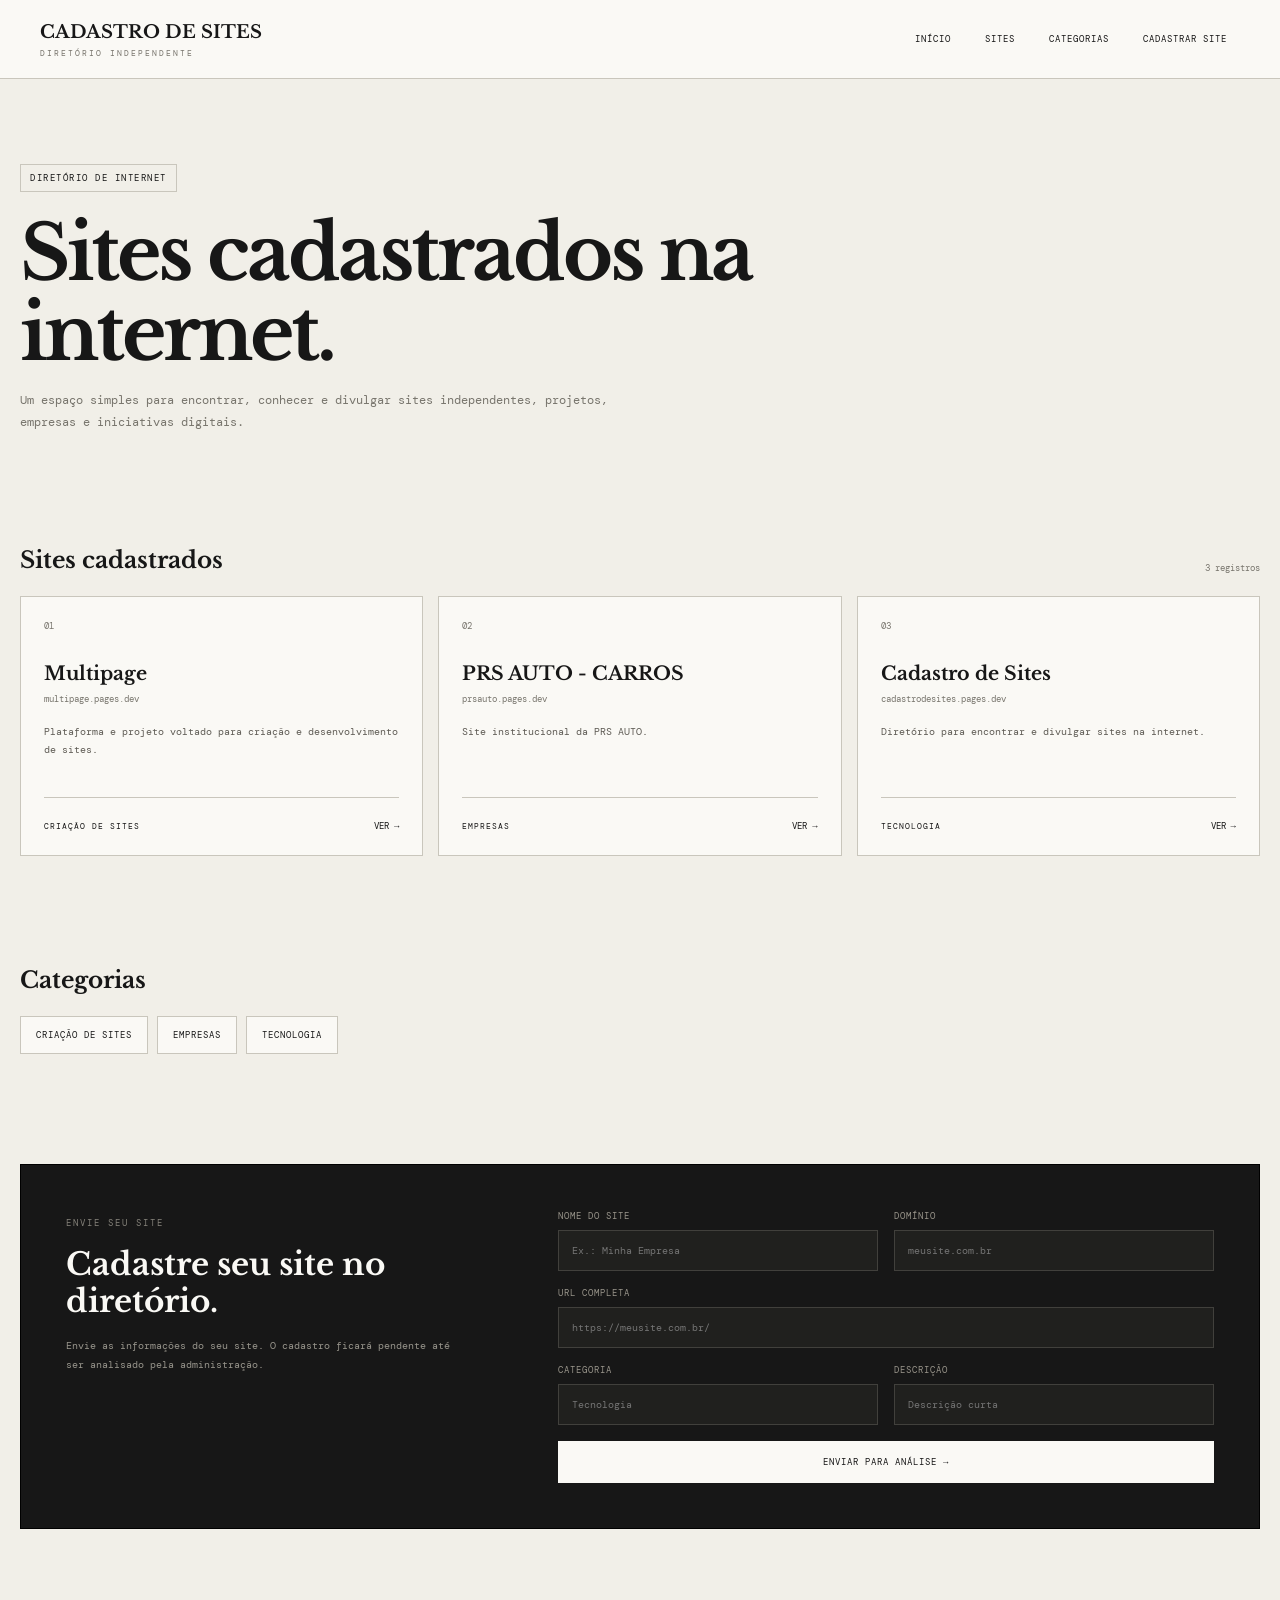
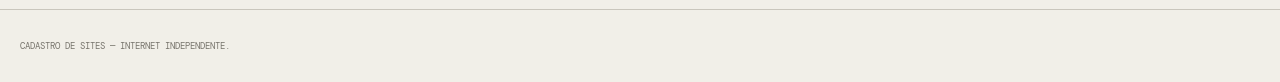
==== commit 388a8d04: "Update index.html" ====
--- a/sites/cadastrodesites.pages.dev/index.html
+++ b/sites/cadastrodesites.pages.dev/index.html
@@ -3,858 +3,2680 @@
 <head>
 <meta charset="UTF-8">
 <meta name="viewport" content="width=device-width, initial-scale=1.0">
+
 <title>Cadastro de Sites</title>
 
+<meta
+  name="description"
+  content="Diretório de sites cadastrados na internet."
+>
+
 <style>
+
 @import url('https://fonts.googleapis.com/css2?family=DM+Mono:wght@400;500&family=Libre+Baskerville:wght@400;700&display=swap');
 
-:root{
-    --bg:#f1efe8;
-    --paper:#faf9f5;
-    --text:#171717;
-    --muted:#77746c;
-    --line:#c9c6bc;
-}
-
-*{box-sizing:border-box}
-
-body{
-    margin:0;
-    background:var(--bg);
-    color:var(--text);
-    font-family:"DM Mono",monospace;
-    line-height:1.7;
-}
-
-a{
-    color:inherit;
-    text-decoration:none;
-}
-
-.topo{
-    border-bottom:1px solid var(--line);
-}
-
-.topo-inner{
-    width:min(1180px,calc(100% - 40px));
-    min-height:86px;
-    margin:auto;
-    display:flex;
-    align-items:center;
-    justify-content:space-between;
-}
-
-.marca{
-    display:flex;
-    align-items:center;
-    gap:14px;
-}
-
-.simbolo{
-    width:36px;
-    height:36px;
-    display:grid;
-    place-items:center;
-    border:1px solid var(--text);
-}
-
-.marca strong{
-    display:block;
-    font-size:14px;
-    letter-spacing:.08em;
-}
-
-.marca small{
-    display:block;
-    color:var(--muted);
-    font-size:9px;
-    text-transform:uppercase;
-}
-
-.menu{
-    display:flex;
-    gap:25px;
-}
-
-.menu a{
-    font-size:10px;
-    letter-spacing:.08em;
-}
-
-.menu a:hover{
-    text-decoration:underline;
-}
-
-.pagina{
-    width:min(1180px,calc(100% - 40px));
-    margin:auto;
-}
-
-.hero{
-    min-height:470px;
-    padding:90px 0;
-    border-bottom:1px solid var(--line);
-    display:flex;
-    flex-direction:column;
-    justify-content:center;
-}
-
-.label{
-    margin-bottom:25px;
-    font-size:10px;
-    letter-spacing:.18em;
-}
-
-.hero h1{
-    margin:0;
-    font-family:"Libre Baskerville",serif;
-    font-size:clamp(45px,7vw,86px);
-    line-height:1.04;
-    letter-spacing:-.055em;
-}
-
-.hero h1 em{
-    font-weight:400;
-}
-
-.hero p{
-    max-width:620px;
-    margin:35px 0;
-    color:var(--muted);
-    font-size:13px;
-}
-
-.meta{
-    display:flex;
-    flex-wrap:wrap;
-    gap:10px;
-}
-
-.meta span{
-    border:1px solid var(--line);
-    padding:7px 11px;
-    font-size:9px;
-}
-
-.bloco{
-    padding:80px 0;
-}
-
-.titulo{
-    display:flex;
-    align-items:center;
-    gap:25px;
-    margin-bottom:35px;
-}
-
-.titulo div{
-    display:flex;
-    align-items:center;
-    gap:15px;
-}
-
-.titulo span{
-    color:var(--muted);
-    font-size:10px;
-}
-
-.titulo h2{
-    margin:0;
-    font-size:13px;
-    letter-spacing:.12em;
-}
-
-.linha{
-    height:1px;
-    flex:1;
-    background:var(--line);
-}
-
-.grade{
-    display:grid;
-    grid-template-columns:repeat(3,1fr);
-    gap:16px;
-}
-
-.card{
-    min-height:350px;
-    background:var(--paper);
-    border:1px solid var(--line);
-    display:flex;
-    flex-direction:column;
-    transition:.2s;
-}
-
-.card:hover{
-    transform:translateY(-5px);
-    box-shadow:8px 8px 0 rgba(0,0,0,.08);
-}
-
-.card-topo{
-    padding:17px 18px;
-    border-bottom:1px solid var(--line);
-    display:flex;
-    justify-content:space-between;
-    gap:10px;
-}
-
-.card-topo span,
-.card-topo a{
-    font-size:9px;
-}
-
-.card-topo span{
-    color:var(--muted);
-}
-
-.card-corpo{
-    padding:35px 24px;
-    flex:1;
-}
-
-.card h3{
-    margin:0 0 12px;
-    font-family:"Libre Baskerville",serif;
-    font-size:23px;
-    line-height:1.25;
-}
-
-.url{
-    margin-bottom:25px;
-    color:var(--muted);
-    font-size:10px;
-    word-break:break-all;
-}
-
-.card p{
-    margin:0;
-    color:#55534e;
-    font-size:12px;
-}
-
-.card-footer{
-    padding:16px 18px;
-    border-top:1px solid var(--line);
-    display:flex;
-    justify-content:space-between;
-    gap:10px;
-    font-size:9px;
-}
-
-.card-footer span{
-    color:var(--muted);
-}
-
-.card-footer a:hover{
-    text-decoration:underline;
-}
-
-.categorias{
-    border-top:1px solid var(--line);
-}
-
-.categoria{
-    border-top:1px solid var(--text);
-}
-
-.categoria a{
-    min-height:70px;
-    padding:0 5px;
-    border-bottom:1px solid var(--line);
-    display:flex;
-    align-items:center;
-    justify-content:space-between;
-    transition:.2s;
-}
-
-.categoria a:hover{
-    padding-left:20px;
-    background:var(--paper);
-}
-
-.categoria strong{
-    font-family:"Libre Baskerville",serif;
-    font-size:19px;
-}
-
-.categoria b{
-    color:var(--muted);
-    font-size:10px;
-    font-weight:400;
-}
-
-.individual{
-    background:var(--paper);
-    border:1px solid var(--text);
-}
-
-.individual-top{
-    padding:16px 20px;
-    border-bottom:1px solid var(--line);
-    display:flex;
-    justify-content:space-between;
-    font-size:9px;
-    color:var(--muted);
-}
-
-.individual-main{
-    padding:60px 40px;
-}
-
-.individual-main h2{
-    margin:0 0 10px;
-    font-family:"Libre Baskerville",serif;
-    font-size:clamp(30px,5vw,55px);
-    line-height:1.1;
-}
-
-.individual-url{
-    color:var(--muted);
-    font-size:11px;
-}
-
-.individual-info{
-    display:grid;
-    grid-template-columns:repeat(3,1fr);
-    border-top:1px solid var(--line);
-    border-bottom:1px solid var(--line);
-}
-
-.info{
-    padding:25px;
-    border-right:1px solid var(--line);
-}
-
-.info:last-child{
-    border-right:0;
-}
-
-.info small{
-    display:block;
-    margin-bottom:7px;
-    color:var(--muted);
-    font-size:8px;
-}
-
-.info strong{
-    font-size:11px;
-}
-
-.individual-desc{
-    padding:30px 25px;
-}
-
-.individual-desc small{
-    color:var(--muted);
-    font-size:8px;
-}
-
-.individual-desc p{
-    max-width:700px;
-    color:#55534e;
-    font-size:12px;
-}
-
-.acoes{
-    padding:20px 25px;
-    border-top:1px solid var(--line);
-    display:flex;
-    justify-content:space-between;
-}
-
-.acoes a{
-    font-size:10px;
-}
-
-.acoes a:hover{
-    text-decoration:underline;
-}
-
-.rodape{
-    width:min(1180px,calc(100% - 40px));
-    margin:auto;
-    padding:35px 0;
-    border-top:1px solid var(--text);
-    display:flex;
-    justify-content:space-between;
-    color:var(--muted);
-    font-size:9px;
-}
-
-.rodape strong{
-    color:var(--text);
-    margin-right:15px;
-}
-
-@media(max-width:850px){
-    .grade{
-        grid-template-columns:1fr 1fr;
-    }
-}
-
-@media(max-width:600px){
-    .topo-inner{
-        min-height:105px;
-        padding:18px 0;
-        flex-direction:column;
-        align-items:flex-start;
-    }
-
-    .hero{
-        min-height:420px;
-    }
-
-    .hero h1{
-        font-size:48px;
-    }
-
-    .grade{
-        grid-template-columns:1fr;
-    }
-
-    .individual-info{
-        grid-template-columns:1fr;
-    }
-
-    .info{
-        border-right:0;
-        border-bottom:1px solid var(--line);
-    }
-
-    .info:last-child{
-        border-bottom:0;
-    }
-
-    .acoes,
-    .rodape{
-        flex-direction:column;
-    }
-}
+:root {
+  --bg: #f1efe8;
+  --paper: #faf9f5;
+  --paper2: #e8e5dc;
+  --text: #171717;
+  --muted: #77746c;
+  --line: #c9c6bc;
+  --dark: #171717;
+  --danger: #a43e38;
+}
+
+* {
+  box-sizing: border-box;
+}
+
+html {
+  scroll-behavior: smooth;
+}
+
+body {
+  margin: 0;
+  background: var(--bg);
+  color: var(--text);
+  font-family: "DM Mono", monospace;
+}
+
+a {
+  color: inherit;
+  text-decoration: none;
+}
+
+button,
+input,
+textarea,
+select {
+  font: inherit;
+}
+
+
+/* ========================================
+   HEADER
+======================================== */
+
+header {
+  border-bottom: 1px solid var(--line);
+  background: var(--paper);
+}
+
+.header-inner {
+  max-width: 1250px;
+  margin: auto;
+  min-height: 78px;
+  padding: 0 25px;
+
+  display: flex;
+  align-items: center;
+  justify-content: space-between;
+  gap: 20px;
+}
+
+.logo {
+  font-family: "Libre Baskerville", serif;
+  font-weight: 700;
+  font-size: 18px;
+}
+
+.logo small {
+  display: block;
+  margin-top: 5px;
+
+  font-family: "DM Mono", monospace;
+  font-size: 8px;
+  font-weight: 400;
+  color: var(--muted);
+  letter-spacing: 2px;
+  text-transform: uppercase;
+}
+
+nav {
+  display: flex;
+  gap: 8px;
+}
+
+nav a {
+  padding: 10px 12px;
+
+  font-size: 9px;
+  text-transform: uppercase;
+  letter-spacing: 1px;
+
+  border: 1px solid transparent;
+}
+
+nav a:hover {
+  border-color: var(--line);
+  background: var(--paper2);
+}
+
+
+/* ========================================
+   CONTAINER
+======================================== */
+
+.container {
+  width: min(1250px, calc(100% - 40px));
+  margin: auto;
+}
+
+
+/* ========================================
+   HERO
+======================================== */
+
+.hero {
+  padding: 85px 0 65px;
+}
+
+.hero-label {
+  display: inline-block;
+
+  border: 1px solid var(--line);
+  padding: 7px 9px;
+
+  font-size: 9px;
+  text-transform: uppercase;
+  letter-spacing: 1.5px;
+}
+
+.hero h1 {
+  max-width: 850px;
+
+  margin: 22px 0 15px;
+
+  font-family: "Libre Baskerville", serif;
+  font-size: clamp(38px, 7vw, 76px);
+  line-height: 1.05;
+  letter-spacing: -3px;
+}
+
+.hero p {
+  max-width: 650px;
+
+  color: var(--muted);
+  font-size: 12px;
+  line-height: 1.9;
+}
+
+
+/* ========================================
+   SECTION
+======================================== */
+
+.section {
+  padding: 35px 0 75px;
+}
+
+.section-title {
+  margin-bottom: 22px;
+
+  display: flex;
+  justify-content: space-between;
+  align-items: end;
+  gap: 20px;
+}
+
+.section-title h2 {
+  margin: 0;
+
+  font-family: "Libre Baskerville", serif;
+  font-size: 23px;
+}
+
+.section-title span {
+  color: var(--muted);
+  font-size: 9px;
+}
+
+
+/* ========================================
+   CARDS
+======================================== */
+
+.grid {
+  display: grid;
+  grid-template-columns: repeat(3, 1fr);
+  gap: 15px;
+}
+
+.card {
+  min-height: 260px;
+
+  background: var(--paper);
+  border: 1px solid var(--line);
+
+  padding: 23px;
+
+  display: flex;
+  flex-direction: column;
+
+  transition: .2s;
+}
+
+.card:hover {
+  transform: translateY(-4px);
+  box-shadow: 6px 6px 0 var(--text);
+}
+
+.card-number {
+  color: var(--muted);
+  font-size: 9px;
+}
+
+.card h3 {
+  margin: 30px 0 8px;
+
+  font-family: "Libre Baskerville", serif;
+  font-size: 19px;
+}
+
+.card-domain {
+  color: var(--muted);
+  font-size: 9px;
+}
+
+.card-description {
+  margin-top: 18px;
+
+  color: #5e5b54;
+  font-size: 10px;
+  line-height: 1.8;
+}
+
+.card-bottom {
+  margin-top: auto;
+  padding-top: 22px;
+
+  display: flex;
+  align-items: center;
+  justify-content: space-between;
+
+  border-top: 1px solid var(--line);
+}
+
+.tag {
+  font-size: 8px;
+  text-transform: uppercase;
+  letter-spacing: 1px;
+}
+
+.card-link {
+  font-size: 9px;
+  text-transform: uppercase;
+}
+
+
+/* ========================================
+   CATEGORIAS
+======================================== */
+
+.categories {
+  display: flex;
+  flex-wrap: wrap;
+  gap: 9px;
+}
+
+.category-link {
+  padding: 12px 15px;
+
+  border: 1px solid var(--line);
+  background: var(--paper);
+
+  font-size: 9px;
+  text-transform: uppercase;
+  letter-spacing: 1px;
+
+  transition: .2s;
+}
+
+.category-link:hover {
+  background: var(--dark);
+  color: var(--paper);
+}
+
+
+/* ========================================
+   INDIVIDUAL
+======================================== */
+
+.individual {
+  padding: 75px 0;
+}
+
+.back {
+  display: inline-block;
+  margin-bottom: 35px;
+
+  color: var(--muted);
+  font-size: 9px;
+  text-transform: uppercase;
+}
+
+.individual-box {
+  background: var(--paper);
+  border: 1px solid var(--line);
+  padding: 40px;
+}
+
+.individual-box h1 {
+  margin: 15px 0 10px;
+
+  font-family: "Libre Baskerville", serif;
+  font-size: clamp(30px, 5vw, 55px);
+}
+
+.individual-domain {
+  color: var(--muted);
+  font-size: 11px;
+}
+
+.individual-description {
+  max-width: 700px;
+
+  margin: 35px 0;
+
+  color: #5d5a53;
+  font-size: 12px;
+  line-height: 2;
+}
+
+.visit-button {
+  display: inline-block;
+
+  padding: 14px 18px;
+
+  background: var(--dark);
+  color: var(--paper);
+
+  font-size: 9px;
+  text-transform: uppercase;
+  letter-spacing: 1px;
+}
+
+
+/* ========================================
+   FORMULÁRIO PÚBLICO
+======================================== */
+
+.cadastro-publico {
+  margin: 35px 0 80px;
+
+  padding: 45px;
+
+  background: var(--dark);
+  color: var(--paper);
+
+  border: 1px solid #000;
+
+  display: grid;
+  grid-template-columns: .8fr 1.2fr;
+  gap: 55px;
+}
+
+.cadastro-header span {
+  color: #85827a;
+
+  font-size: 9px;
+  letter-spacing: 2px;
+}
+
+.cadastro-header h2 {
+  margin: 15px 0;
+
+  font-family: "Libre Baskerville", serif;
+  font-size: 31px;
+  line-height: 1.2;
+}
+
+.cadastro-header p {
+  max-width: 390px;
+
+  color: #98958c;
+
+  font-size: 10px;
+  line-height: 1.9;
+}
+
+.cadastro-form {
+  display: grid;
+  grid-template-columns: 1fr 1fr;
+  gap: 16px;
+}
+
+.campo label {
+  display: block;
+  margin-bottom: 8px;
+
+  color: #99958b;
+
+  font-size: 9px;
+  text-transform: uppercase;
+  letter-spacing: 1px;
+}
+
+.campo input,
+.campo textarea {
+  width: 100%;
+
+  border: 1px solid #41403c;
+  background: #20201e;
+  color: var(--paper);
+
+  padding: 13px;
+
+  outline: none;
+
+  font-size: 10px;
+}
+
+.campo input:focus,
+.campo textarea:focus {
+  border-color: var(--paper);
+}
+
+.campo textarea {
+  min-height: 120px;
+  resize: vertical;
+}
+
+.campo-full {
+  grid-column: 1 / -1;
+}
+
+.botao-enviar {
+  grid-column: 1 / -1;
+
+  padding: 15px;
+
+  border: 0;
+
+  background: var(--paper);
+  color: var(--dark);
+
+  cursor: pointer;
+
+  font-size: 9px;
+  text-transform: uppercase;
+  letter-spacing: 1px;
+}
+
+.botao-enviar:hover {
+  background: white;
+}
+
+.mensagem-cadastro {
+  display: none;
+
+  grid-column: 1 / -1;
+
+  padding: 15px;
+
+  border: 1px solid #555;
+
+  font-size: 10px;
+  line-height: 1.7;
+}
+
+.mensagem-cadastro.show {
+  display: block;
+}
+
+
+/* ========================================
+   ADMIN
+======================================== */
+
+.admin-screen {
+  min-height: 100vh;
+  background: #151515;
+  color: #f4f1e9;
+}
+
+.admin-header {
+  border-bottom: 1px solid #373631;
+  padding: 25px;
+}
+
+.admin-header-inner {
+  max-width: 1250px;
+  margin: auto;
+
+  display: flex;
+  align-items: center;
+  justify-content: space-between;
+}
+
+.admin-logo {
+  font-family: "Libre Baskerville", serif;
+  font-size: 20px;
+}
+
+.admin-label {
+  color: #77746d;
+  margin-top: 5px;
+  font-size: 8px;
+  text-transform: uppercase;
+  letter-spacing: 2px;
+}
+
+.admin-exit {
+  border: 1px solid #44423d;
+  background: transparent;
+  color: #aaa69e;
+  padding: 10px 13px;
+  cursor: pointer;
+  font-size: 9px;
+  text-transform: uppercase;
+}
+
+.admin-content {
+  max-width: 1250px;
+  margin: auto;
+  padding: 45px 25px;
+}
+
+.admin-title {
+  margin-bottom: 30px;
+}
+
+.admin-title h1 {
+  margin: 0;
+
+  font-family: "Libre Baskerville", serif;
+  font-size: 32px;
+}
+
+.admin-title p {
+  color: #88847c;
+  font-size: 10px;
+}
+
+.admin-stats {
+  display: grid;
+  grid-template-columns: repeat(3, 1fr);
+  gap: 12px;
+  margin-bottom: 30px;
+}
+
+.admin-stat {
+  padding: 20px;
+
+  border: 1px solid #363531;
+  background: #1e1e1c;
+}
+
+.admin-stat span {
+  color: #77746d;
+
+  font-size: 8px;
+  text-transform: uppercase;
+  letter-spacing: 1px;
+}
+
+.admin-stat strong {
+  display: block;
+  margin-top: 10px;
+
+  font-family: "Libre Baskerville", serif;
+  font-size: 27px;
+}
+
+.admin-panel {
+  border: 1px solid #363531;
+  background: #1d1d1b;
+}
+
+.admin-panel-header {
+  padding: 20px;
+
+  border-bottom: 1px solid #363531;
+
+  display: flex;
+  justify-content: space-between;
+  align-items: center;
+}
+
+.admin-panel-header h2 {
+  margin: 0;
+
+  font-family: "Libre Baskerville", serif;
+  font-size: 15px;
+}
+
+.admin-new {
+  border: 0;
+
+  padding: 11px 14px;
+
+  background: var(--paper);
+  color: #111;
+
+  cursor: pointer;
+
+  font-size: 9px;
+  text-transform: uppercase;
+}
+
+.admin-table-wrap {
+  overflow-x: auto;
+}
+
+.admin-table {
+  width: 100%;
+  min-width: 700px;
+  border-collapse: collapse;
+}
+
+.admin-table th {
+  padding: 14px 18px;
+
+  border-bottom: 1px solid #363531;
+
+  color: #77746d;
+
+  text-align: left;
+
+  font-size: 8px;
+  text-transform: uppercase;
+  letter-spacing: 1px;
+}
+
+.admin-table td {
+  padding: 17px 18px;
+
+  border-bottom: 1px solid #302f2c;
+
+  font-size: 10px;
+}
+
+.admin-site-name {
+  color: white;
+
+  font-family: "Libre Baskerville", serif;
+  font-size: 11px;
+}
+
+.admin-domain {
+  margin-top: 5px;
+
+  color: #77746d;
+  font-size: 8px;
+}
+
+.admin-category {
+  display: inline-block;
+
+  padding: 5px 7px;
+
+  border: 1px solid #45433f;
+
+  color: #aaa69e;
+
+  font-size: 8px;
+}
+
+.admin-actions {
+  display: flex;
+  gap: 6px;
+}
+
+.admin-action {
+  padding: 8px 10px;
+
+  border: 1px solid #44423d;
+  background: transparent;
+  color: #aaa69e;
+
+  cursor: pointer;
+
+  font-size: 8px;
+  text-transform: uppercase;
+}
+
+.admin-action:hover {
+  color: white;
+  background: #2a2926;
+}
+
+.admin-action.delete:hover {
+  background: var(--danger);
+  border-color: var(--danger);
+}
+
+
+/* ========================================
+   ADMIN FORM
+======================================== */
+
+.admin-form-box {
+  margin-top: 30px;
+
+  display: none;
+
+  border: 1px solid #363531;
+  background: #1d1d1b;
+}
+
+.admin-form-box.show {
+  display: block;
+}
+
+.admin-form-header {
+  padding: 20px;
+
+  border-bottom: 1px solid #363531;
+
+  font-family: "Libre Baskerville", serif;
+  font-size: 15px;
+}
+
+.admin-form {
+  padding: 25px;
+
+  display: grid;
+  grid-template-columns: 1fr 1fr;
+  gap: 17px;
+}
+
+.admin-field-full {
+  grid-column: 1 / -1;
+}
+
+.admin-form label {
+  display: block;
+  margin-bottom: 8px;
+
+  color: #88847c;
+
+  font-size: 8px;
+  text-transform: uppercase;
+  letter-spacing: 1px;
+}
+
+.admin-form input,
+.admin-form textarea {
+  width: 100%;
+
+  padding: 13px;
+
+  border: 1px solid #44423d;
+
+  background: #151515;
+  color: white;
+
+  outline: none;
+
+  font-size: 10px;
+}
+
+.admin-form textarea {
+  min-height: 110px;
+  resize: vertical;
+}
+
+.admin-form input:focus,
+.admin-form textarea:focus {
+  border-color: #aaa69e;
+}
+
+.admin-form-actions {
+  grid-column: 1 / -1;
+
+  padding-top: 20px;
+
+  border-top: 1px solid #363531;
+
+  display: flex;
+  gap: 8px;
+}
+
+.admin-save {
+  padding: 13px 18px;
+
+  border: 0;
+
+  background: var(--paper);
+  color: #111;
+
+  cursor: pointer;
+
+  font-size: 9px;
+  text-transform: uppercase;
+}
+
+.admin-cancel {
+  padding: 13px 18px;
+
+  border: 1px solid #44423d;
+
+  background: transparent;
+  color: #aaa69e;
+
+  cursor: pointer;
+
+  font-size: 9px;
+  text-transform: uppercase;
+}
+
+
+/* ========================================
+   PEDIDOS
+======================================== */
+
+.pedido {
+  padding: 20px;
+
+  border-bottom: 1px solid #302f2c;
+
+  display: flex;
+  align-items: center;
+  justify-content: space-between;
+  gap: 20px;
+}
+
+.pedido:last-child {
+  border-bottom: 0;
+}
+
+.pedido-info strong {
+  display: block;
+
+  font-family: "Libre Baskerville", serif;
+  font-size: 12px;
+}
+
+.pedido-info span {
+  display: block;
+
+  margin-top: 6px;
+
+  color: #77746d;
+
+  font-size: 9px;
+}
+
+.pedido-actions {
+  display: flex;
+  gap: 7px;
+  flex-shrink: 0;
+}
+
+.aprovar {
+  border-color: #59694f;
+}
+
+.aprovar:hover {
+  background: #59694f;
+}
+
+
+/* ========================================
+   FOOTER
+======================================== */
+
+footer {
+  border-top: 1px solid var(--line);
+  padding: 30px 0;
+
+  color: var(--muted);
+
+  font-size: 9px;
+}
+
+
+/* ========================================
+   RESPONSIVO
+======================================== */
+
+@media (max-width: 900px) {
+
+  .grid {
+    grid-template-columns: 1fr 1fr;
+  }
+
+  .cadastro-publico {
+    grid-template-columns: 1fr;
+  }
+
+}
+
+@media (max-width: 650px) {
+
+  .header-inner {
+    align-items: flex-start;
+    flex-direction: column;
+    padding: 20px 0;
+  }
+
+  nav {
+    width: 100%;
+  }
+
+  nav a {
+    padding-left: 0;
+  }
+
+  .container {
+    width: min(100% - 28px, 1250px);
+  }
+
+  .hero {
+    padding: 55px 0;
+  }
+
+  .hero h1 {
+    letter-spacing: -2px;
+  }
+
+  .grid {
+    grid-template-columns: 1fr;
+  }
+
+  .cadastro-publico {
+    padding: 25px;
+  }
+
+  .cadastro-form {
+    grid-template-columns: 1fr;
+  }
+
+  .campo-full,
+  .botao-enviar {
+    grid-column: auto;
+  }
+
+  .admin-stats {
+    grid-template-columns: 1fr;
+  }
+
+  .admin-form {
+    grid-template-columns: 1fr;
+  }
+
+  .admin-field-full,
+  .admin-form-actions {
+    grid-column: auto;
+  }
+
+  .pedido {
+    align-items: flex-start;
+    flex-direction: column;
+  }
+
+}
+
 </style>
 </head>
 
 <body>
 
-<header class="topo">
-    <div class="topo-inner">
-
-        <a href="./" class="marca">
-            <span class="simbolo">◆</span>
-
-            <div>
-                <strong>CADASTRO DE SITES</strong>
-                <small>diretório independente da internet</small>
-            </div>
+<div id="app"></div>
+
+
+<script>
+
+/* =====================================================
+   CONFIGURAÇÃO
+===================================================== */
+
+const ADMIN_USUARIO = "admin";
+const ADMIN_SENHA = "mbksites2026";
+
+const SITES_KEY = "cadastro_sites_admin";
+const PEDIDOS_KEY = "cadastro_sites_pedidos";
+
+
+/* =====================================================
+   CADASTROS INICIAIS
+===================================================== */
+
+const cadastrosIniciais = [
+
+  {
+    chave: "multipage.pages.dev",
+    nome: "Multipage",
+    url: "multipage.pages.dev",
+    urlCompleta: "https://multipage.pages.dev/",
+    categoria: "Criação de Sites",
+    data: "22/09/2026",
+    descricao:
+      "Plataforma e projeto voltado para criação e desenvolvimento de sites."
+  },
+
+  {
+    chave: "prsauto.pages.dev",
+    nome: "PRS AUTO - CARROS",
+    url: "prsauto.pages.dev",
+    urlCompleta: "https://prsauto.pages.dev/",
+    categoria: "Empresas",
+    data: "22/09/2026",
+    descricao:
+      "Site institucional da PRS AUTO."
+  },
+
+  {
+    chave: "cadastrodesites.pages.dev",
+    nome: "Cadastro de Sites",
+    url: "cadastrodesites.pages.dev",
+    urlCompleta: "https://cadastrodesites.pages.dev/",
+    categoria: "Tecnologia",
+    data: "22/09/2026",
+    descricao:
+      "Diretório para encontrar e divulgar sites na internet."
+  }
+
+];
+
+
+/* =====================================================
+   STORAGE
+===================================================== */
+
+function carregarSites() {
+
+  const salvo =
+    localStorage.getItem(SITES_KEY);
+
+  if (salvo) {
+
+    try {
+
+      return JSON.parse(salvo);
+
+    } catch {
+
+      localStorage.setItem(
+        SITES_KEY,
+        JSON.stringify(cadastrosIniciais)
+      );
+
+      return [...cadastrosIniciais];
+
+    }
+
+  }
+
+  localStorage.setItem(
+    SITES_KEY,
+    JSON.stringify(cadastrosIniciais)
+  );
+
+  return [...cadastrosIniciais];
+
+}
+
+
+function salvarSites(sites) {
+
+  localStorage.setItem(
+    SITES_KEY,
+    JSON.stringify(sites)
+  );
+
+}
+
+
+function carregarPedidos() {
+
+  try {
+
+    return JSON.parse(
+      localStorage.getItem(PEDIDOS_KEY) || "[]"
+    );
+
+  } catch {
+
+    return [];
+
+  }
+
+}
+
+
+function salvarPedidos(pedidos) {
+
+  localStorage.setItem(
+    PEDIDOS_KEY,
+    JSON.stringify(pedidos)
+  );
+
+}
+
+
+/* =====================================================
+   UTILITÁRIOS
+===================================================== */
+
+function escapar(valor) {
+
+  return String(valor)
+    .replace(/&/g, "&amp;")
+    .replace(/</g, "&lt;")
+    .replace(/>/g, "&gt;")
+    .replace(/"/g, "&quot;")
+    .replace(/'/g, "&#039;");
+
+}
+
+
+function normalizarDominio(valor) {
+
+  return valor
+    .replace(/^https?:\/\//i, "")
+    .replace(/^www\./i, "")
+    .replace(/\/.*$/, "")
+    .trim();
+
+}
+
+
+function dataAtual() {
+
+  const agora = new Date();
+
+  return (
+    String(agora.getDate()).padStart(2, "0") +
+    "/" +
+    String(agora.getMonth() + 1).padStart(2, "0") +
+    "/" +
+    agora.getFullYear()
+  );
+
+}
+
+
+/* =====================================================
+   ROTA
+===================================================== */
+
+const params =
+  new URLSearchParams(
+    window.location.search
+  );
+
+const c =
+  params.get("c");
+
+const categoria =
+  params.get("categoria");
+
+const admin =
+  params.get("admin");
+
+const senha =
+  params.get("senha");
+
+
+/* =====================================================
+   ADMIN VIA URL
+===================================================== */
+
+if (
+  admin === ADMIN_USUARIO &&
+  senha === ADMIN_SENHA
+) {
+
+  mostrarAdmin();
+
+}
+
+else if (c) {
+
+  mostrarIndividual(c);
+
+}
+
+else if (categoria) {
+
+  mostrarCategoria(categoria);
+
+}
+
+else {
+
+  mostrarPublico();
+
+}
+
+
+/* =====================================================
+   PÁGINA PÚBLICA
+===================================================== */
+
+function mostrarPublico() {
+
+  const sites =
+    carregarSites();
+
+  const categorias = [
+    ...new Set(
+      sites.map(site => site.categoria)
+    )
+  ].sort();
+
+
+  document.getElementById("app").innerHTML = `
+
+    <header>
+
+      <div class="header-inner">
+
+        <a href="./" class="logo">
+          CADASTRO DE SITES
+
+          <small>
+            Diretório independente
+          </small>
         </a>
 
-        <nav class="menu">
-            <a href="./">INÍCIO</a>
-            <a href="./?todos=1">CADASTROS</a>
+        <nav>
+
+          <a href="./">
+            Início
+          </a>
+
+          <a href="#sites">
+            Sites
+          </a>
+
+          <a href="#categorias">
+            Categorias
+          </a>
+
+          <a href="#enviar">
+            Cadastrar site
+          </a>
+
         </nav>
 
-    </div>
-</header>
-
-
-<main class="pagina">
-
-<section class="hero">
-
-    <div class="label">● DIRETÓRIO ONLINE</div>
-
-    <h1 id="titulo">
-        Sites cadastrados<br>
-        <em>na internet.</em>
-    </h1>
-
-    <p id="subtitulo">
-        Um catálogo simples, direto e organizado para encontrar
-        projetos, empresas e páginas independentes.
-    </p>
-
-    <div class="meta">
-        <span id="total">03 SITES</span>
-        <span id="totalCategorias">03 CATEGORIAS</span>
-        <span>ATUALIZADO EM 22/09/2026</span>
-    </div>
-
-</section>
-
-
-<section class="bloco">
-
-    <div class="titulo">
-        <div>
-            <span>01</span>
-            <h2 id="tituloLista">SITES CADASTRADOS</h2>
+      </div>
+
+    </header>
+
+
+    <main>
+
+      <section class="hero">
+
+        <div class="container">
+
+          <span class="hero-label">
+            Diretório de internet
+          </span>
+
+          <h1>
+            Sites cadastrados
+            na internet.
+          </h1>
+
+          <p>
+            Um espaço simples para encontrar,
+            conhecer e divulgar sites independentes,
+            projetos, empresas e iniciativas digitais.
+          </p>
+
         </div>
-        <span class="linha"></span>
-    </div>
-
-    <div id="conteudo" class="grade"></div>
-
-</section>
-
-
-<section class="bloco categorias">
-
-    <div class="titulo">
-        <div>
-            <span>02</span>
-            <h2>CATEGORIAS</h2>
+
+      </section>
+
+
+      <section
+        class="section"
+        id="sites"
+      >
+
+        <div class="container">
+
+          <div class="section-title">
+
+            <h2>
+              Sites cadastrados
+            </h2>
+
+            <span>
+              ${sites.length}
+              registros
+            </span>
+
+          </div>
+
+          <div class="grid">
+
+            ${
+              sites.length
+                ? sites.map(cardSite).join("")
+                : `
+                  <p>
+                    Nenhum site cadastrado ainda.
+                  </p>
+                `
+            }
+
+          </div>
+
         </div>
-        <span class="linha"></span>
-    </div>
-
-    <div id="categorias" class="categoria"></div>
-
-</section>
-
-
-<section class="bloco">
-
-    <div class="titulo">
-        <div>
-            <span>03</span>
-            <h2>SOBRE O CADASTRO</h2>
+
+      </section>
+
+
+      <section
+        class="section"
+        id="categorias"
+      >
+
+        <div class="container">
+
+          <div class="section-title">
+
+            <h2>
+              Categorias
+            </h2>
+
+          </div>
+
+          <div class="categories">
+
+            ${
+              categorias.map(cat => `
+                <a
+                  class="category-link"
+                  href="./?categoria=${encodeURIComponent(cat)}"
+                >
+                  ${escapar(cat)}
+                </a>
+              `).join("")
+            }
+
+          </div>
+
         </div>
-        <span class="linha"></span>
-    </div>
-
-    <p style="max-width:700px;color:#77746c;font-size:12px;">
-        O Cadastro de Sites é um diretório independente para
-        organizar, apresentar e descobrir projetos publicados
-        na internet.
-    </p>
-
-</section>
-
-</main>
-
-
-<footer class="rodape">
-
-    <div>
-        <strong>CADASTRO DE SITES</strong>
-        © 2026
-    </div>
-
-    <span>UM DIRETÓRIO DA INTERNET</span>
-
-</footer>
-
-
-<script>
-
-const sites = [
-
-    {
-        chave:"multipage.pages.dev",
-        nome:"Multipage",
-        url:"multipage.pages.dev",
-        link:"https://multipage.pages.dev/",
-        categoria:"Criação de Sites",
-        data:"22/09/2026",
-        descricao:"Plataforma e projeto voltado para criação e desenvolvimento de sites."
-    },
-
-    {
-        chave:"prsauto.pages.dev",
-        nome:"PRS AUTO - CARROS",
-        url:"prsauto.pages.dev",
-        link:"https://prsauto.pages.dev/",
-        categoria:"Empresas",
-        data:"22/09/2026",
-        descricao:"Site institucional da PRS AUTO."
-    },
-
-    {
-        chave:"cadastrodesites.pages.dev",
-        nome:"Cadastro de Sites",
-        url:"cadastrodesites.pages.dev",
-        link:"https://cadastrodesites.pages.dev/",
-        categoria:"Tecnologia",
-        data:"22/09/2026",
-        descricao:"Diretório para encontrar e divulgar sites na internet."
+
+      </section>
+
+
+      ${formularioPublico()}
+
+    </main>
+
+
+    <footer>
+
+      <div class="container">
+
+        CADASTRO DE SITES —
+        INTERNET INDEPENDENTE.
+
+      </div>
+
+    </footer>
+
+  `;
+
+  configurarFormularioPublico();
+
+}
+
+
+/* =====================================================
+   CARD
+===================================================== */
+
+function cardSite(site, index) {
+
+  return `
+
+    <article class="card">
+
+      <div class="card-number">
+        ${String(index + 1).padStart(2, "0")}
+      </div>
+
+      <h3>
+        ${escapar(site.nome)}
+      </h3>
+
+      <div class="card-domain">
+        ${escapar(site.url)}
+      </div>
+
+      <div class="card-description">
+        ${escapar(site.descricao)}
+      </div>
+
+      <div class="card-bottom">
+
+        <span class="tag">
+          ${escapar(site.categoria)}
+        </span>
+
+        <a
+          class="card-link"
+          href="./?c=${encodeURIComponent(site.chave)}"
+        >
+          Ver →
+        </a>
+
+      </div>
+
+    </article>
+
+  `;
+
+}
+
+
+/* =====================================================
+   FORMULÁRIO PÚBLICO
+===================================================== */
+
+function formularioPublico() {
+
+  return `
+
+    <section
+      class="container"
+      id="enviar"
+    >
+
+      <div class="cadastro-publico">
+
+        <div class="cadastro-header">
+
+          <span>
+            ENVIE SEU SITE
+          </span>
+
+          <h2>
+            Cadastre seu site
+            no diretório.
+          </h2>
+
+          <p>
+            Envie as informações do seu site.
+            O cadastro ficará pendente até
+            ser analisado pela administração.
+          </p>
+
+        </div>
+
+
+        <form
+          class="cadastro-form"
+          id="formPublico"
+        >
+
+          <div class="campo">
+
+            <label>
+              Nome do site
+            </label>
+
+            <input
+              id="publicoNome"
+              type="text"
+              placeholder="Ex.: Minha Empresa"
+              required
+            >
+
+          </div>
+
+
+          <div class="campo">
+
+            <label>
+              Domínio
+            </label>
+
+            <input
+              id="publicoUrl"
+              type="text"
+              placeholder="meusite.com.br"
+              required
+            >
+
+          </div>
+
+
+          <div class="campo campo-full">
+
+            <label>
+              URL completa
+            </label>
+
+            <input
+              id="publicoUrlCompleta"
+              type="url"
+              placeholder="https://meusite.com.br/"
+              required
+            >
+
+          </div>
+
+
+          <div class="campo">
+
+            <label>
+              Categoria
+            </label>
+
+            <input
+              id="publicoCategoria"
+              type="text"
+              placeholder="Tecnologia"
+              required
+            >
+
+          </div>
+
+
+          <div class="campo">
+
+            <label>
+              Descrição
+            </label>
+
+            <input
+              id="publicoDescricao"
+              type="text"
+              placeholder="Descrição curta"
+              required
+            >
+
+          </div>
+
+
+          <button
+            class="botao-enviar"
+            type="submit"
+          >
+            Enviar para análise →
+          </button>
+
+
+          <div
+            class="mensagem-cadastro"
+            id="mensagemCadastro"
+          ></div>
+
+        </form>
+
+      </div>
+
+    </section>
+
+  `;
+
+}
+
+
+function configurarFormularioPublico() {
+
+  const form =
+    document.getElementById("formPublico");
+
+  if (!form) return;
+
+
+  form.addEventListener(
+    "submit",
+    function(event) {
+
+      event.preventDefault();
+
+
+      const pedido = {
+
+        id: Date.now(),
+
+        nome:
+          document
+            .getElementById("publicoNome")
+            .value
+            .trim(),
+
+        url:
+          normalizarDominio(
+            document
+              .getElementById("publicoUrl")
+              .value
+              .trim()
+          ),
+
+        urlCompleta:
+          document
+            .getElementById("publicoUrlCompleta")
+            .value
+            .trim(),
+
+        categoria:
+          document
+            .getElementById("publicoCategoria")
+            .value
+            .trim(),
+
+        descricao:
+          document
+            .getElementById("publicoDescricao")
+            .value
+            .trim(),
+
+        data: dataAtual(),
+
+        status: "pendente"
+
+      };
+
+
+      const pedidos =
+        carregarPedidos();
+
+
+      pedidos.push(pedido);
+
+      salvarPedidos(pedidos);
+
+
+      form.reset();
+
+
+      const mensagem =
+        document.getElementById(
+          "mensagemCadastro"
+        );
+
+
+      mensagem.innerHTML = `
+        <strong>✓ Pedido enviado.</strong><br>
+        Seu site foi enviado para análise da administração.
+      `;
+
+      mensagem.classList.add("show");
+
     }
-
-];
-
-
-const conteudo =
-    document.getElementById("conteudo");
-
-const categorias =
-    document.getElementById("categorias");
-
-
-function normalizar(valor){
-
-    return String(valor || "")
-        .trim()
-        .toLowerCase()
-        .replace(/^https?:\/\//,"")
-        .replace(/^www\./,"")
-        .replace(/\/+$/,"");
-
-}
-
-
-function card(site,index){
-
-    return `
-        <article class="card">
-
-            <div class="card-topo">
-
-                <span>
-                    ${String(index).padStart(3,"0")}
-                </span>
-
-                <a href="./?categoria=${encodeURIComponent(site.categoria)}">
-                    ${site.categoria.toUpperCase()}
-                </a>
-
-            </div>
-
-            <div class="card-corpo">
-
-                <h3>${site.nome}</h3>
-
-                <div class="url">
-                    ${site.url}
-                </div>
-
-                <p>
-                    ${site.descricao}
-                </p>
-
-            </div>
-
-            <div class="card-footer">
-
-                <span>${site.data}</span>
-
-                <a href="./?c=${encodeURIComponent(site.chave)}">
-                    VER CADASTRO →
-                </a>
-
-            </div>
-
-        </article>
+  );
+
+}
+
+
+/* =====================================================
+   INDIVIDUAL
+===================================================== */
+
+function mostrarIndividual(chave) {
+
+  const sites =
+    carregarSites();
+
+  const site =
+    sites.find(
+      item =>
+        item.chave.toLowerCase() ===
+        chave.toLowerCase()
+    );
+
+
+  if (!site) {
+
+    document.getElementById("app").innerHTML = `
+
+      <main class="individual">
+
+        <div class="container">
+
+          <a href="./" class="back">
+            ← Voltar
+          </a>
+
+          <div class="individual-box">
+
+            <h1>
+              Site não encontrado.
+            </h1>
+
+            <p>
+              O cadastro solicitado não existe.
+            </p>
+
+          </div>
+
+        </div>
+
+      </main>
+
     `;
 
-}
-
-
-function mostrarLista(lista){
-
-    conteudo.className = "grade";
-
-    conteudo.innerHTML =
-        lista.map((site,i) =>
-            card(site,i+1)
-        ).join("");
-
-}
-
-
-function mostrarIndividual(site){
-
-    document.getElementById("titulo").innerHTML =
-        `Cadastro<br><em>individual.</em>`;
-
-    document.getElementById("subtitulo").textContent =
-        "Informações completas sobre este site registrado no diretório.";
-
-    document.getElementById("tituloLista").textContent =
-        "CADASTRO INDIVIDUAL";
-
-    conteudo.className = "";
-
-    conteudo.innerHTML = `
-
-        <article class="individual">
-
-            <div class="individual-top">
-
-                <span>
-                    CADASTRO Nº
-                    ${String(sites.indexOf(site)+1).padStart(3,"0")}
-                </span>
-
-                <span>
-                    ${site.categoria.toUpperCase()}
-                </span>
-
-            </div>
-
-            <div class="individual-main">
-
-                <h2>${site.nome}</h2>
-
-                <div class="individual-url">
-                    ${site.url}
-                </div>
-
-            </div>
-
-            <div class="individual-info">
-
-                <div class="info">
-                    <small>CATEGORIA</small>
-                    <strong>${site.categoria}</strong>
-                </div>
-
-                <div class="info">
-                    <small>CADASTRADO EM</small>
-                    <strong>${site.data}</strong>
-                </div>
-
-                <div class="info">
-                    <small>ENDEREÇO</small>
-                    <strong>${site.url}</strong>
-                </div>
-
-            </div>
-
-            <div class="individual-desc">
-
-                <small>DESCRIÇÃO</small>
-
-                <p>${site.descricao}</p>
-
-            </div>
-
-            <div class="acoes">
-
-                <a
-                    href="${site.link}"
-                    target="_blank"
-                    rel="noopener"
-                >
-                    VISITAR SITE ↗
-                </a>
-
-                <a href="./">
-                    ← TODOS OS SITES
-                </a>
-
-            </div>
-
-        </article>
-    `;
-
-}
-
-
-function mostrarCategoria(nome){
-
-    const lista = sites.filter(site =>
+    return;
+
+  }
+
+
+  document.getElementById("app").innerHTML = `
+
+    <header>
+
+      <div class="header-inner">
+
+        <a href="./" class="logo">
+          CADASTRO DE SITES
+        </a>
+
+        <nav>
+
+          <a href="./">
+            Início
+          </a>
+
+          <a href="./#enviar">
+            Cadastrar site
+          </a>
+
+        </nav>
+
+      </div>
+
+    </header>
+
+
+    <main class="individual">
+
+      <div class="container">
+
+        <a href="./" class="back">
+          ← Voltar para o diretório
+        </a>
+
+        <div class="individual-box">
+
+          <span class="hero-label">
+            ${escapar(site.categoria)}
+          </span>
+
+          <h1>
+            ${escapar(site.nome)}
+          </h1>
+
+          <div class="individual-domain">
+            ${escapar(site.url)}
+          </div>
+
+          <div class="individual-description">
+            ${escapar(site.descricao)}
+          </div>
+
+          <a
+            class="visit-button"
+            href="${escapar(site.urlCompleta)}"
+            target="_blank"
+            rel="noopener noreferrer"
+          >
+            Visitar site →
+          </a>
+
+        </div>
+
+      </div>
+
+    </main>
+
+  `;
+
+}
+
+
+/* =====================================================
+   CATEGORIA
+===================================================== */
+
+function mostrarCategoria(nome) {
+
+  const sites =
+    carregarSites();
+
+  const filtrados =
+    sites.filter(
+      site =>
         site.categoria.toLowerCase() ===
         nome.toLowerCase()
     );
 
-    document.getElementById("titulo").innerHTML =
-        `${nome}<br><em>sites cadastrados.</em>`;
-
-    document.getElementById("subtitulo").textContent =
-        "Sites registrados dentro desta categoria.";
-
-    document.getElementById("tituloLista").textContent =
-        "SITES DA CATEGORIA";
-
-    mostrarLista(lista);
-
-}
-
-
-function mostrarCategorias(){
-
-    const lista = [
-        ...new Set(
-            sites.map(site => site.categoria)
-        )
-    ];
-
-    categorias.innerHTML =
-        lista.map(nome => {
-
-            const quantidade =
-                sites.filter(site =>
-                    site.categoria === nome
-                ).length;
-
-            return `
-                <a href="./?categoria=${encodeURIComponent(nome)}">
-
-                    <strong>${nome}</strong>
-
-                    <b>
-                        ${String(quantidade).padStart(2,"0")}
-                    </b>
-
-                </a>
-            `;
-
-        }).join("");
-
-}
-
-
-const params =
-    new URLSearchParams(
-        window.location.search
+
+  document.getElementById("app").innerHTML = `
+
+    <header>
+
+      <div class="header-inner">
+
+        <a href="./" class="logo">
+          CADASTRO DE SITES
+        </a>
+
+        <nav>
+          <a href="./">
+            Início
+          </a>
+        </nav>
+
+      </div>
+
+    </header>
+
+
+    <main>
+
+      <section class="individual">
+
+        <div class="container">
+
+          <a href="./" class="back">
+            ← Todas as categorias
+          </a>
+
+          <div class="section-title">
+
+            <h2>
+              ${escapar(nome)}
+            </h2>
+
+            <span>
+              ${filtrados.length}
+              sites
+            </span>
+
+          </div>
+
+          <div class="grid">
+
+            ${
+              filtrados.length
+                ? filtrados.map(cardSite).join("")
+                : `
+                  <div class="individual-box">
+                    Nenhum site encontrado nesta categoria.
+                  </div>
+                `
+            }
+
+          </div>
+
+        </div>
+
+      </section>
+
+    </main>
+
+  `;
+
+}
+
+
+/* =====================================================
+   ADMIN
+===================================================== */
+
+function mostrarAdmin() {
+
+  let sites =
+    carregarSites();
+
+  let pedidos =
+    carregarPedidos();
+
+
+  document.getElementById("app").innerHTML = `
+
+    <div class="admin-screen">
+
+      <header class="admin-header">
+
+        <div class="admin-header-inner">
+
+          <div>
+
+            <div class="admin-logo">
+              CADASTRO DE SITES
+            </div>
+
+            <div class="admin-label">
+              Painel administrativo
+            </div>
+
+          </div>
+
+          <button
+            class="admin-exit"
+            onclick="location.href='./'"
+          >
+            Sair
+          </button>
+
+        </div>
+
+      </header>
+
+
+      <main class="admin-content">
+
+        <div class="admin-title">
+
+          <h1>
+            Administração
+          </h1>
+
+          <p>
+            Gerencie cadastros e pedidos enviados pelo público.
+          </p>
+
+        </div>
+
+
+        <div class="admin-stats">
+
+          <div class="admin-stat">
+
+            <span>
+              Sites publicados
+            </span>
+
+            <strong id="adminTotal">
+              ${sites.length}
+            </strong>
+
+          </div>
+
+
+          <div class="admin-stat">
+
+            <span>
+              Categorias
+            </span>
+
+            <strong id="adminCategorias">
+              ${new Set(sites.map(s => s.categoria)).size}
+            </strong>
+
+          </div>
+
+
+          <div class="admin-stat">
+
+            <span>
+              Pedidos pendentes
+            </span>
+
+            <strong id="adminPedidos">
+              ${pedidos.length}
+            </strong>
+
+          </div>
+
+        </div>
+
+
+        <div class="admin-panel">
+
+          <div class="admin-panel-header">
+
+            <h2>
+              Pedidos recebidos
+            </h2>
+
+          </div>
+
+          <div id="pedidosContainer"></div>
+
+        </div>
+
+
+        <div
+          class="admin-panel"
+          style="margin-top:30px"
+        >
+
+          <div class="admin-panel-header">
+
+            <h2>
+              Sites cadastrados
+            </h2>
+
+            <button
+              class="admin-new"
+              onclick="abrirFormAdmin()"
+            >
+              + Novo cadastro
+            </button>
+
+          </div>
+
+
+          <div class="admin-table-wrap">
+
+            <table class="admin-table">
+
+              <thead>
+
+                <tr>
+
+                  <th>
+                    Site
+                  </th>
+
+                  <th>
+                    Categoria
+                  </th>
+
+                  <th>
+                    Data
+                  </th>
+
+                  <th>
+                    Ações
+                  </th>
+
+                </tr>
+
+              </thead>
+
+              <tbody id="adminTabela"></tbody>
+
+            </table>
+
+          </div>
+
+        </div>
+
+
+        <div
+          class="admin-form-box"
+          id="adminFormBox"
+        >
+
+          <div class="admin-form-header">
+            <span id="adminFormTitulo">
+              Novo cadastro
+            </span>
+          </div>
+
+
+          <form
+            class="admin-form"
+            id="adminForm"
+          >
+
+            <div>
+
+              <label>
+                Nome do site
+              </label>
+
+              <input
+                id="adminNome"
+                required
+              >
+
+            </div>
+
+
+            <div>
+
+              <label>
+                Domínio
+              </label>
+
+              <input
+                id="adminUrl"
+                placeholder="exemplo.com.br"
+                required
+              >
+
+            </div>
+
+
+            <div class="admin-field-full">
+
+              <label>
+                URL completa
+              </label>
+
+              <input
+                id="adminUrlCompleta"
+                type="url"
+                required
+              >
+
+            </div>
+
+
+            <div>
+
+              <label>
+                Categoria
+              </label>
+
+              <input
+                id="adminCategoria"
+                required
+              >
+
+            </div>
+
+
+            <div>
+
+              <label>
+                Data
+              </label>
+
+              <input
+                id="adminData"
+                required
+              >
+
+            </div>
+
+
+            <div class="admin-field-full">
+
+              <label>
+                Descrição
+              </label>
+
+              <textarea
+                id="adminDescricao"
+                required
+              ></textarea>
+
+            </div>
+
+
+            <div class="admin-form-actions">
+
+              <button
+                class="admin-save"
+                type="submit"
+              >
+                Salvar cadastro
+              </button>
+
+              <button
+                class="admin-cancel"
+                type="button"
+                onclick="fecharFormAdmin()"
+              >
+                Cancelar
+              </button>
+
+            </div>
+
+          </form>
+
+        </div>
+
+      </main>
+
+    </div>
+
+  `;
+
+
+  renderAdmin();
+
+}
+
+
+/* =====================================================
+   RENDER ADMIN
+===================================================== */
+
+function renderAdmin() {
+
+  const sites =
+    carregarSites();
+
+  const pedidos =
+    carregarPedidos();
+
+
+  document.getElementById("adminTotal")
+    .textContent = sites.length;
+
+
+  document.getElementById("adminCategorias")
+    .textContent =
+      new Set(
+        sites.map(s => s.categoria)
+      ).size;
+
+
+  document.getElementById("adminPedidos")
+    .textContent = pedidos.length;
+
+
+  const tabela =
+    document.getElementById(
+      "adminTabela"
     );
 
-const c =
-    params.get("c");
-
-const categoria =
-    params.get("categoria");
-
-
-if(c){
-
-    const site =
-        sites.find(item =>
-            normalizar(item.chave) ===
-            normalizar(c)
-        );
-
-    if(site){
-        mostrarIndividual(site);
-    }else{
-        conteudo.innerHTML = `
-            <div class="individual">
-                <div class="individual-main">
-                    <h2>Cadastro não encontrado.</h2>
-                    <p>
-                        O site solicitado não está registrado
-                        neste diretório.
-                    </p>
-                    <a href="./">← VOLTAR</a>
-                </div>
-            </div>
-        `;
+
+  tabela.innerHTML =
+    sites.map((site, index) => `
+
+      <tr>
+
+        <td>
+
+          <div class="admin-site-name">
+            ${escapar(site.nome)}
+          </div>
+
+          <div class="admin-domain">
+            ${escapar(site.url)}
+          </div>
+
+        </td>
+
+        <td>
+
+          <span class="admin-category">
+            ${escapar(site.categoria)}
+          </span>
+
+        </td>
+
+        <td>
+          ${escapar(site.data)}
+        </td>
+
+        <td>
+
+          <div class="admin-actions">
+
+            <button
+              class="admin-action"
+              onclick="editarAdmin(${index})"
+            >
+              Editar
+            </button>
+
+            <button
+              class="admin-action delete"
+              onclick="excluirAdmin(${index})"
+            >
+              Excluir
+            </button>
+
+          </div>
+
+        </td>
+
+      </tr>
+
+    `).join("");
+
+
+  const container =
+    document.getElementById(
+      "pedidosContainer"
+    );
+
+
+  if (!pedidos.length) {
+
+    container.innerHTML = `
+
+      <div class="pedido">
+
+        <div class="pedido-info">
+
+          <strong>
+            Nenhum pedido pendente
+          </strong>
+
+          <span>
+            Novos sites enviados pelo formulário aparecerão aqui.
+          </span>
+
+        </div>
+
+      </div>
+
+    `;
+
+    return;
+
+  }
+
+
+  container.innerHTML =
+    pedidos.map((pedido, index) => `
+
+      <div class="pedido">
+
+        <div class="pedido-info">
+
+          <strong>
+            ${escapar(pedido.nome)}
+          </strong>
+
+          <span>
+            ${escapar(pedido.url)}
+            ·
+            ${escapar(pedido.categoria)}
+            ·
+            ${escapar(pedido.data)}
+          </span>
+
+        </div>
+
+
+        <div class="pedido-actions">
+
+          <button
+            class="admin-action aprovar"
+            onclick="aprovarPedido(${index})"
+          >
+            Aprovar
+          </button>
+
+          <button
+            class="admin-action"
+            onclick="recusarPedido(${index})"
+          >
+            Recusar
+          </button>
+
+        </div>
+
+      </div>
+
+    `).join("");
+
+}
+
+
+/* =====================================================
+   NOVO ADMIN
+===================================================== */
+
+function abrirFormAdmin() {
+
+  document
+    .getElementById("adminFormBox")
+    .classList.add("show");
+
+  document
+    .getElementById("adminFormTitulo")
+    .textContent =
+      "Novo cadastro";
+
+  document
+    .getElementById("adminForm")
+    .reset();
+
+  document
+    .getElementById("adminData")
+    .value = dataAtual();
+
+}
+
+
+function fecharFormAdmin() {
+
+  document
+    .getElementById("adminFormBox")
+    .classList.remove("show");
+
+}
+
+
+/* =====================================================
+   FORM ADMIN
+===================================================== */
+
+let editandoAdmin = null;
+
+
+document.addEventListener(
+  "submit",
+  function(event) {
+
+    if (
+      event.target.id !== "adminForm"
+    ) return;
+
+
+    event.preventDefault();
+
+
+    const sites =
+      carregarSites();
+
+
+    const cadastro = {
+
+      chave:
+        normalizarDominio(
+          document
+            .getElementById("adminUrl")
+            .value
+            .trim()
+        ),
+
+      nome:
+        document
+          .getElementById("adminNome")
+          .value
+          .trim(),
+
+      url:
+        normalizarDominio(
+          document
+            .getElementById("adminUrl")
+            .value
+            .trim()
+        ),
+
+      urlCompleta:
+        document
+          .getElementById("adminUrlCompleta")
+          .value
+          .trim(),
+
+      categoria:
+        document
+          .getElementById("adminCategoria")
+          .value
+          .trim(),
+
+      data:
+        document
+          .getElementById("adminData")
+          .value
+          .trim(),
+
+      descricao:
+        document
+          .getElementById("adminDescricao")
+          .value
+          .trim()
+
+    };
+
+
+    if (editandoAdmin === null) {
+
+      sites.push(cadastro);
+
     }
 
-}
-
-else if(categoria){
-
-    mostrarCategoria(categoria);
-
-}
-
-else{
-
-    mostrarLista(sites);
-
-}
-
-
-mostrarCategorias();
+    else {
+
+      sites[editandoAdmin] =
+        cadastro;
+
+      editandoAdmin = null;
+
+    }
+
+
+    salvarSites(sites);
+
+    fecharFormAdmin();
+
+    renderAdmin();
+
+  }
+);
+
+
+/* =====================================================
+   EDITAR
+===================================================== */
+
+function editarAdmin(index) {
+
+  const sites =
+    carregarSites();
+
+  const site =
+    sites[index];
+
+  if (!site) return;
+
+
+  editandoAdmin = index;
+
+
+  document
+    .getElementById("adminFormBox")
+    .classList.add("show");
+
+
+  document
+    .getElementById("adminFormTitulo")
+    .textContent =
+      "Editar cadastro";
+
+
+  document
+    .getElementById("adminNome")
+    .value = site.nome;
+
+  document
+    .getElementById("adminUrl")
+    .value = site.url;
+
+  document
+    .getElementById("adminUrlCompleta")
+    .value = site.urlCompleta;
+
+  document
+    .getElementById("adminCategoria")
+    .value = site.categoria;
+
+  document
+    .getElementById("adminData")
+    .value = site.data;
+
+  document
+    .getElementById("adminDescricao")
+    .value = site.descricao;
+
+
+  document
+    .getElementById("adminFormBox")
+    .scrollIntoView({
+      behavior: "smooth"
+    });
+
+}
+
+
+/* =====================================================
+   EXCLUIR
+===================================================== */
+
+function excluirAdmin(index) {
+
+  const sites =
+    carregarSites();
+
+  const site =
+    sites[index];
+
+  if (!site) return;
+
+
+  if (
+    !confirm(
+      `Excluir "${site.nome}"?`
+    )
+  ) return;
+
+
+  sites.splice(index, 1);
+
+  salvarSites(sites);
+
+  renderAdmin();
+
+}
+
+
+/* =====================================================
+   APROVAR PEDIDO
+===================================================== */
+
+function aprovarPedido(index) {
+
+  const pedidos =
+    carregarPedidos();
+
+  const pedido =
+    pedidos[index];
+
+  if (!pedido) return;
+
+
+  const sites =
+    carregarSites();
+
+
+  const cadastro = {
+
+    chave:
+      normalizarDominio(
+        pedido.url
+      ),
+
+    nome:
+      pedido.nome,
+
+    url:
+      pedido.url,
+
+    urlCompleta:
+      pedido.urlCompleta,
+
+    categoria:
+      pedido.categoria,
+
+    data:
+      pedido.data,
+
+    descricao:
+      pedido.descricao
+
+  };
+
+
+  sites.push(cadastro);
+
+  pedidos.splice(index, 1);
+
+
+  salvarSites(sites);
+
+  salvarPedidos(pedidos);
+
+
+  renderAdmin();
+
+}
+
+
+/* =====================================================
+   RECUSAR PEDIDO
+===================================================== */
+
+function recusarPedido(index) {
+
+  const pedidos =
+    carregarPedidos();
+
+
+  if (
+    !pedidos[index]
+  ) return;
+
+
+  if (
+    !confirm(
+      "Recusar este pedido?"
+    )
+  ) return;
+
+
+  pedidos.splice(index, 1);
+
+  salvarPedidos(pedidos);
+
+  renderAdmin();
+
+}
 
 </script>
 
